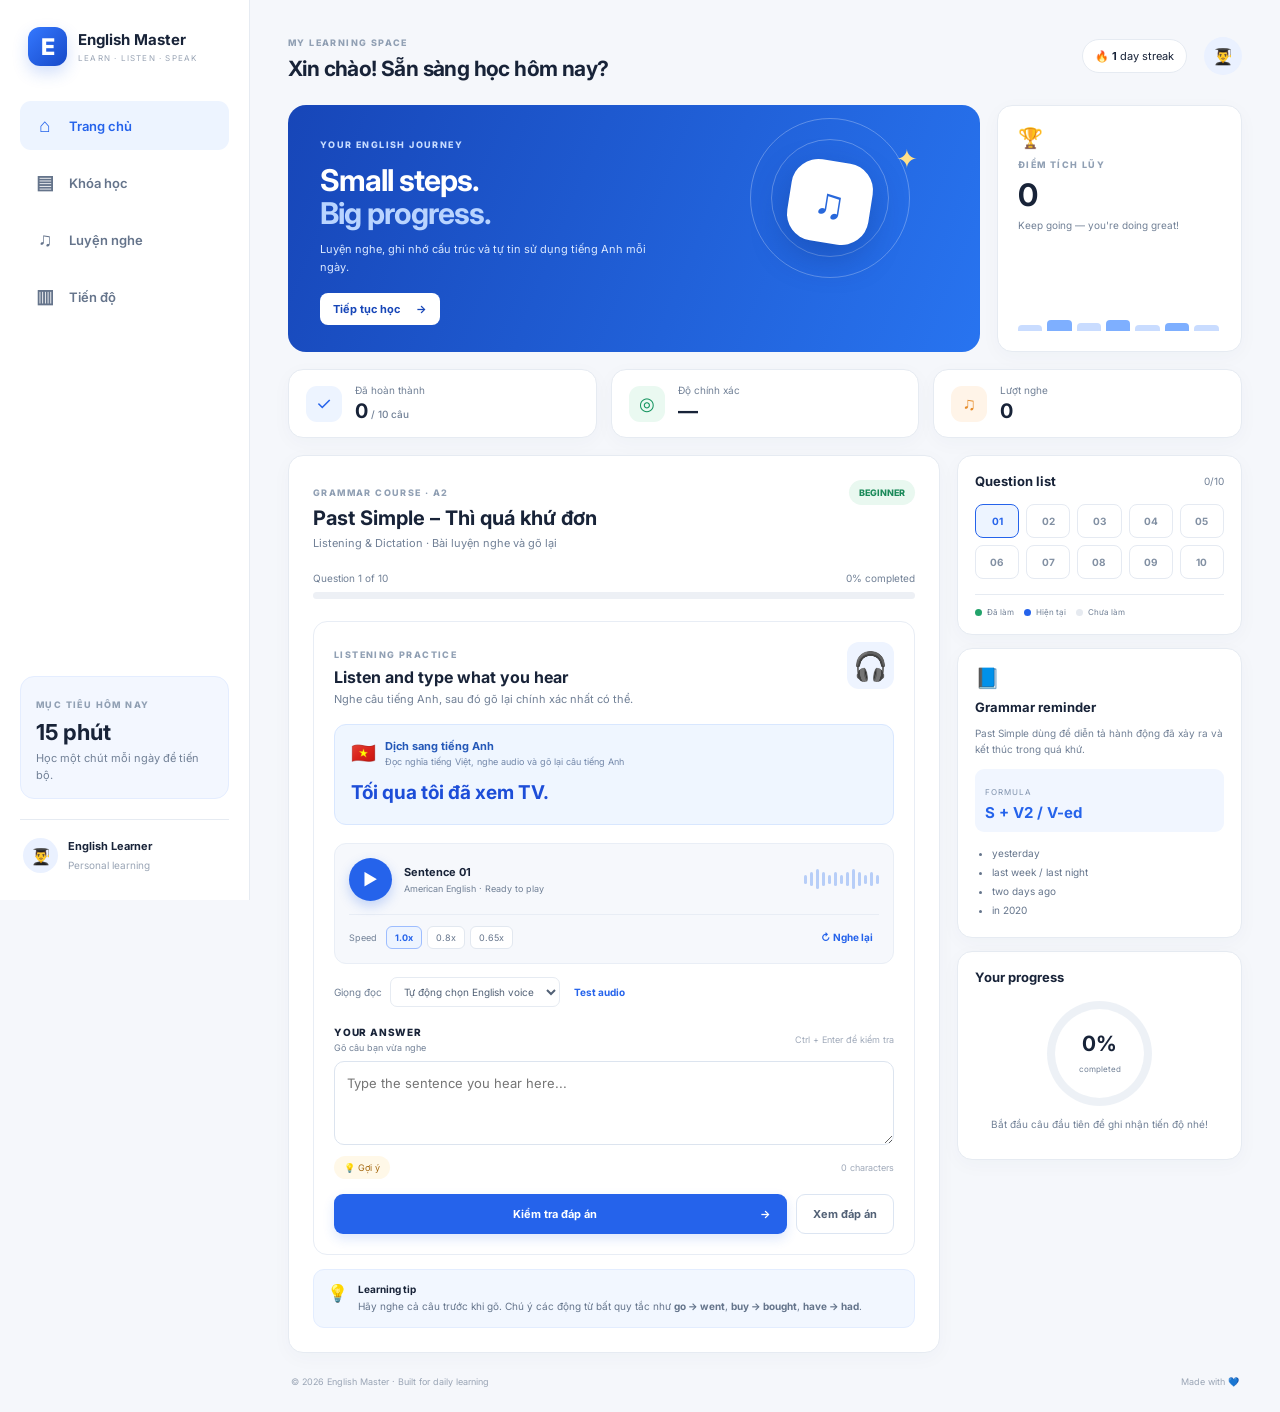
==== index.html @ 2438b80a "Add files via upload" ====
<!DOCTYPE html>
<html lang="vi">
<head>
  <meta charset="UTF-8" />
  <meta name="viewport" content="width=device-width, initial-scale=1.0" />
  <meta name="theme-color" content="#2563eb" />
  <title>English Master | Past Simple Listening</title>
  <link rel="preconnect" href="https://fonts.googleapis.com">
  <link rel="preconnect" href="https://fonts.gstatic.com" crossorigin>
  <link href="https://fonts.googleapis.com/css2?family=Inter:wght@400;500;600;700;800&display=swap" rel="stylesheet">
  <link rel="stylesheet" href="style.css?v=3" />
</head>
<body>
  <div class="app-shell">
    <aside class="sidebar" id="sidebar">
      <div class="brand">
        <div class="brand-mark">E</div>
        <div><strong>English Master</strong><small>LEARN · LISTEN · SPEAK</small></div>
      </div>
      <nav class="nav">
        <a class="nav-item active" href="#home"><span>⌂</span> Trang chủ</a>
        <a class="nav-item" href="#course"><span>▤</span> Khóa học</a>
        <a class="nav-item" href="#listening"><span>♫</span> Luyện nghe</a>
        <a class="nav-item" href="#progress"><span>▥</span> Tiến độ</a>
      </nav>
      <div class="sidebar-bottom">
        <div class="daily-card"><span class="tiny-label">MỤC TIÊU HÔM NAY</span><strong>15 phút</strong><p>Học một chút mỗi ngày để tiến bộ.</p></div>
        <div class="profile"><div class="avatar">👨‍🎓</div><div><strong>English Learner</strong><small>Personal learning</small></div></div>
      </div>
    </aside>

    <main class="main">
      <header class="topbar">
        <button class="icon-btn mobile-menu" id="menuBtn" aria-label="Mở menu">☰</button>
        <div><span class="eyebrow">MY LEARNING SPACE</span><h1>Xin chào! Sẵn sàng học hôm nay?</h1></div>
        <div class="top-actions"><span class="streak">🔥 <b id="streak">1</b> day streak</span><div class="top-avatar">👨‍🎓</div></div>
      </header>

      <section class="welcome-grid" id="home">
        <div class="welcome-card">
          <div class="welcome-copy"><span class="eyebrow light">YOUR ENGLISH JOURNEY</span><h2>Small steps.<br><em>Big progress.</em></h2><p>Luyện nghe, ghi nhớ cấu trúc và tự tin sử dụng tiếng Anh mỗi ngày.</p><a class="white-link" href="#listening">Tiếp tục học <span>→</span></a></div>
          <div class="hero-art" aria-hidden="true"><div class="sound-orbit orbit-one"></div><div class="sound-orbit orbit-two"></div><div class="headphone">♫</div><div class="hero-spark">✦</div></div>
        </div>
        <div class="summary-card"><span class="summary-icon">🏆</span><span class="tiny-label">ĐIỂM TÍCH LŨY</span><strong id="totalPoints">0</strong><small>Keep going — you're doing great!</small><div class="mini-bars"><i></i><i></i><i></i><i></i><i></i><i></i><i></i></div></div>
      </section>

      <section class="stats-grid" id="progress">
        <div class="stat-card"><span class="stat-icon blue">✓</span><div><small>Đã hoàn thành</small><strong><span id="completedCount">0</span><small class="unit"> / 10 câu</small></strong></div></div>
        <div class="stat-card"><span class="stat-icon green">◎</span><div><small>Độ chính xác</small><strong id="accuracy">—</strong></div></div>
        <div class="stat-card"><span class="stat-icon orange">♫</span><div><small>Lượt nghe</small><strong id="listenCount">0</strong></div></div>
      </section>

      <section class="learning-layout" id="listening">
        <div class="lesson-panel">
          <div class="section-heading"><div><span class="eyebrow">GRAMMAR COURSE · A2</span><h2>Past Simple – Thì quá khứ đơn</h2><p>Listening & Dictation · Bài luyện nghe và gõ lại</p></div><span class="level-pill">BEGINNER</span></div>
          <div class="lesson-progress"><div class="progress-meta"><span id="questionCounter">Question 1 of 10</span><span id="progressPercent">0% completed</span></div><div class="progress-track"><div id="progressFill"></div></div></div>

          <div class="exercise-card">
            <div class="exercise-top"><div><span class="eyebrow">LISTENING PRACTICE</span><h3>Listen and type what you hear</h3><p>Nghe câu tiếng Anh, sau đó gõ lại chính xác nhất có thể.</p></div><div class="headphone-icon">🎧</div></div>
            <div class="translation-prompt">
              <div class="translation-heading"><span>🇻🇳</span><div><strong>Dịch sang tiếng Anh</strong><small>Đọc nghĩa tiếng Việt, nghe audio và gõ lại câu tiếng Anh</small></div></div>
              <p id="translationText" aria-live="polite">Tối qua tôi đã xem TV.</p>
            </div>
            <div class="audio-box">
              <div class="audio-main">
                <button class="play-btn" id="playBtn" aria-label="Phát audio">▶</button>
                <div class="audio-info"><strong id="audioTitle">Sentence 01</strong><span id="audioStatus">American English · Ready to play</span></div>
                <div class="audio-wave" id="wave"><i></i><i></i><i></i><i></i><i></i><i></i><i></i><i></i><i></i><i></i><i></i><i></i><i></i></div>
              </div>
              <div class="audio-controls"><div class="speed-group"><span>Speed</span><button class="speed active" data-speed="1">1.0x</button><button class="speed" data-speed="0.8">0.8x</button><button class="speed" data-speed="0.65">0.65x</button></div><button class="replay-btn" id="replayBtn">↻ Nghe lại</button></div>
            </div>
            <div class="voice-row"><label for="voiceSelect">Giọng đọc</label><select id="voiceSelect"><option value="">Tự động chọn English voice</option></select><button class="test-audio" id="testAudio">Test audio</button></div>
            <div class="answer-area"><div class="answer-label"><label for="answerInput">YOUR ANSWER <span>Gõ câu bạn vừa nghe</span></label><span class="keyboard-hint">Ctrl + Enter để kiểm tra</span></div><textarea id="answerInput" rows="3" placeholder="Type the sentence you hear here..." autocomplete="off" spellcheck="false"></textarea><div class="answer-tools"><button class="hint-btn" id="hintBtn">💡 Gợi ý</button><span id="charCount">0 characters</span></div><div class="hint-box hidden" id="hintBox"></div></div>
            <div class="feedback hidden" id="feedback" aria-live="polite"></div>
            <div class="action-row"><button class="primary-btn" id="checkBtn">Kiểm tra đáp án <span>→</span></button><button class="secondary-btn" id="showAnswerBtn">Xem đáp án</button></div>
            <div class="after-check hidden" id="afterCheck"><button class="secondary-btn" id="retryBtn">↻ Làm lại câu này</button><button class="primary-btn" id="nextBtn">Câu tiếp theo <span>→</span></button></div>
          </div>
          <div class="lesson-note"><span>💡</span><div><strong>Learning tip</strong><p>Hãy nghe cả câu trước khi gõ. Chú ý các động từ bất quy tắc như <b>go → went</b>, <b>buy → bought</b>, <b>have → had</b>.</p></div></div>
        </div>

        <aside class="right-panel">
          <div class="side-card"><div class="side-card-title"><h3>Question list</h3><span id="sideDone">0/10</span></div><div class="question-list" id="questionList"></div><div class="legend"><span><i class="legend-dot done"></i> Đã làm</span><span><i class="legend-dot current"></i> Hiện tại</span><span><i class="legend-dot"></i> Chưa làm</span></div></div>
          <div class="side-card grammar-card"><span class="grammar-icon">📘</span><h3>Grammar reminder</h3><p>Past Simple dùng để diễn tả hành động đã xảy ra và kết thúc trong quá khứ.</p><div class="formula"><small>FORMULA</small><strong>S + V2 / V-ed</strong></div><ul><li>yesterday</li><li>last week / last night</li><li>two days ago</li><li>in 2020</li></ul></div>
          <div class="side-card progress-card"><h3>Your progress</h3><div class="circle-progress" id="circleProgress"><div><strong id="circleValue">0%</strong><small>completed</small></div></div><p id="progressMessage">Bắt đầu câu đầu tiên để ghi nhận tiến độ nhé!</p></div>
        </aside>
      </section>
      <footer>© 2026 English Master · Built for daily learning <span>Made with 💙</span></footer>
    </main>
  </div>
  <div class="toast" id="toast" role="status"></div>
  <script src="app.js?v=3"></script>
</body>
</html>
---- style.css ----
*{box-sizing:border-box} :root{--blue:#2563eb;--blue2:#1d4ed8;--ink:#182338;--muted:#718096;--line:#e6ebf2;--bg:#f5f7fb;--green:#16a36a;--red:#dc4545} body{margin:0;background:var(--bg);font-family:Inter,Arial,sans-serif;color:var(--ink)}button,textarea,select{font:inherit}.app-shell{min-height:100vh}.sidebar{width:250px;background:#fff;border-right:1px solid var(--line);position:fixed;inset:0 auto 0 0;padding:27px 20px;display:flex;flex-direction:column;z-index:5}.brand{display:flex;align-items:center;gap:11px;padding:0 8px 35px}.brand-mark{width:39px;height:39px;border-radius:12px;background:linear-gradient(135deg,#3478ff,#1749c8);color:#fff;display:grid;place-items:center;font-weight:800;font-size:23px;box-shadow:0 7px 16px #2563eb35}.brand strong{display:block;font-size:15px}.brand small{display:block;color:#9aa5b5;font-size:8px;letter-spacing:1.2px;margin-top:4px}.nav{display:grid;gap:8px}.nav-item{padding:13px 14px;border-radius:11px;color:#65748b;text-decoration:none;font-size:13px;font-weight:600;display:flex;gap:13px;align-items:center}.nav-item span{font-size:19px;width:22px;text-align:center}.nav-item.active,.nav-item:hover{background:#edf4ff;color:var(--blue)}.sidebar-bottom{margin-top:auto}.daily-card{background:#f3f7ff;border:1px solid #e4edff;border-radius:14px;padding:15px;margin-bottom:20px}.tiny-label,.eyebrow{font-size:9px;letter-spacing:1.4px;font-weight:800;color:#91a0b4}.daily-card strong{display:block;font-size:22px;margin-top:7px}.daily-card p{font-size:11px;color:var(--muted);line-height:1.5;margin:5px 0 0}.profile{border-top:1px solid var(--line);padding:18px 3px 0;display:flex;align-items:center;gap:10px}.avatar,.top-avatar{width:35px;height:35px;border-radius:50%;background:#eaf1ff;display:grid;place-items:center}.profile strong{display:block;font-size:11px}.profile small{color:#9aa5b5;font-size:10px}.main{margin-left:250px;padding:30px 38px 20px;max-width:1700px}.topbar{display:flex;justify-content:space-between;align-items:center;margin-bottom:24px}.topbar h1{font-size:21px;margin:6px 0 0;letter-spacing:-.6px}.top-actions{display:flex;align-items:center;gap:17px}.streak{font-size:11px;background:#fff;border:1px solid var(--line);padding:9px 12px;border-radius:30px}.top-avatar{width:38px;height:38px}.mobile-menu{display:none}.welcome-grid{display:grid;grid-template-columns:minmax(0,1fr) 245px;gap:17px}.welcome-card{background:linear-gradient(112deg,#1746b8,#2874f0);border-radius:18px;padding:27px 32px;color:#fff;min-height:190px;position:relative;overflow:hidden;display:flex}.welcome-copy{position:relative;z-index:1}.eyebrow.light{color:#c7dcff}.welcome-card h2{font-size:30px;line-height:1.1;margin:12px 0 9px;letter-spacing:-1px}.welcome-card h2 em{font-style:normal;color:#b9d4ff}.welcome-card p{font-size:11px;color:#dbe8ff;max-width:340px;line-height:1.6}.white-link{display:inline-flex;gap:16px;align-items:center;color:#1746b8;background:#fff;border-radius:8px;padding:9px 13px;text-decoration:none;font-size:11px;font-weight:700;margin-top:6px}.hero-art{position:absolute;right:9%;top:13px;width:210px;height:165px}.sound-orbit{position:absolute;border:1px solid #ffffff45;border-radius:50%;width:160px;height:160px;right:8px;top:0}.orbit-two{width:118px;height:118px;right:29px;top:21px}.headphone{position:absolute;right:47px;top:43px;width:82px;height:82px;border-radius:27px;background:#fff;color:#2868db;font-size:42px;display:grid;place-items:center;box-shadow:0 14px 35px #0c2e7955;transform:rotate(9deg)}.hero-spark{position:absolute;right:0;top:25px;color:#ffe08a;font-size:26px}.summary-card,.stat-card,.lesson-panel,.side-card{background:#fff;border:1px solid var(--line);border-radius:15px;box-shadow:0 5px 20px #23395b08}.summary-card{padding:20px;position:relative;display:flex;flex-direction:column}.summary-icon{font-size:20px;margin-bottom:9px}.summary-card strong{font-size:31px;margin:6px 0}.summary-card small{font-size:10px;color:var(--muted)}.mini-bars{display:flex;align-items:end;gap:5px;height:22px;margin-top:auto;padding-top:8px}.mini-bars i{display:block;background:#c9dcff;width:12%;border-radius:4px 4px 0 0;height:45%}.mini-bars i:nth-child(2n){height:80%;background:#7eafff}.mini-bars i:nth-child(3n){height:60%}.stats-grid{display:grid;grid-template-columns:repeat(3,1fr);gap:14px;margin:17px 0}.stat-card{display:flex;align-items:center;gap:13px;padding:14px 17px}.stat-icon{width:36px;height:36px;border-radius:11px;display:grid;place-items:center;font-size:18px}.stat-icon.blue{background:#edf4ff;color:#2563eb}.stat-icon.green{background:#eaf9f1;color:#15945f}.stat-icon.orange{background:#fff4e8;color:#e58a27}.stat-card small{display:block;font-size:10px;color:var(--muted)}.stat-card strong{display:block;font-size:20px;margin-top:3px}.stat-card .unit{display:inline;font-size:10px;font-weight:500}.learning-layout{display:grid;grid-template-columns:minmax(0,1fr) 285px;gap:17px;align-items:start}.lesson-panel{padding:24px}.section-heading{display:flex;justify-content:space-between;align-items:start}.section-heading h2{font-size:20px;margin:6px 0}.section-heading p{font-size:11px;color:var(--muted);margin:0}.level-pill{font-size:9px;font-weight:800;color:#1b8a5a;background:#e9f8f0;border-radius:20px;padding:7px 10px}.lesson-progress{margin:22px 0}.progress-meta{display:flex;justify-content:space-between;font-size:10px;color:var(--muted);margin-bottom:8px}.progress-track{height:7px;background:#edf0f5;border-radius:10px;overflow:hidden}.progress-track div{height:100%;width:0;background:linear-gradient(90deg,#2563eb,#60a5fa);border-radius:10px;transition:width .25s}.exercise-card{border:1px solid #e8edf5;border-radius:14px;padding:20px}.exercise-top{display:flex;justify-content:space-between}.exercise-top h3{font-size:16px;margin:5px 0}.exercise-top p{font-size:11px;color:var(--muted);margin:0}.headphone-icon{font-size:28px;background:#eef4ff;border-radius:12px;width:47px;height:47px;display:grid;place-items:center}.audio-box{background:#f6f8fc;border:1px solid #e9eef6;border-radius:12px;padding:14px;margin:18px 0 12px}.audio-main{display:flex;align-items:center;gap:12px}.play-btn{border:0;background:var(--blue);color:#fff;border-radius:50%;width:43px;height:43px;cursor:pointer;font-size:16px;box-shadow:0 5px 12px #2563eb40}.audio-info{display:flex;flex-direction:column;gap:4px;min-width:135px}.audio-info strong{font-size:11px}.audio-info span{font-size:9px;color:var(--muted)}.audio-wave{display:flex;align-items:center;gap:3px;height:30px;margin-left:auto}.audio-wave i{width:3px;border-radius:3px;background:#b7cef8;height:9px}.audio-wave i:nth-child(3n){height:20px}.audio-wave i:nth-child(2n){height:14px}.audio-wave.playing i{animation:wave .65s ease-in-out infinite alternate}.audio-wave.playing i:nth-child(2n){animation-delay:.2s}.audio-wave.playing i:nth-child(3n){animation-delay:.4s}@keyframes wave{to{height:26px;background:#2563eb}}.audio-controls{border-top:1px solid #e8edf5;margin-top:13px;padding-top:11px;display:flex;justify-content:space-between;align-items:center}.speed-group{display:flex;align-items:center;gap:5px}.speed-group span{font-size:9px;color:var(--muted);margin-right:4px}.speed{border:1px solid #e2e8f0;background:#fff;border-radius:6px;padding:5px 8px;font-size:9px;color:#64748b;cursor:pointer}.speed.active{color:var(--blue);border-color:#9dbdff;background:#edf4ff;font-weight:700}.replay-btn,.test-audio{border:0;background:transparent;color:var(--blue);font-size:10px;font-weight:700;cursor:pointer}.voice-row{display:flex;align-items:center;gap:8px;margin:13px 0 19px}.voice-row label{font-size:10px;color:var(--muted)}.voice-row select{border:1px solid var(--line);border-radius:7px;padding:7px 9px;font-size:10px;color:#526176;background:white;max-width:220px}.answer-label{display:flex;justify-content:space-between;align-items:center;margin-bottom:8px}.answer-label label{font-size:10px;font-weight:800;letter-spacing:.8px}.answer-label label span{display:block;font-weight:400;letter-spacing:0;color:var(--muted);font-size:9px;margin-top:4px}.keyboard-hint{font-size:9px;color:#a0aaba}textarea{width:100%;resize:vertical;min-height:78px;border:1px solid #dce4ef;border-radius:10px;padding:12px;font-size:13px;line-height:1.5;color:var(--ink);outline:none}textarea:focus{border-color:#7ba7ff;box-shadow:0 0 0 3px #2563eb13}.answer-tools{display:flex;justify-content:space-between;align-items:center;margin-top:7px}.hint-btn{border:0;background:#fff8e8;color:#a66b13;border-radius:20px;padding:6px 10px;font-size:9px;cursor:pointer}.answer-tools span{font-size:9px;color:#a0aaba}.hint-box{background:#fff8e8;border:1px solid #f6e7c6;padding:10px;border-radius:8px;font-size:10px;color:#8d641e;margin-top:9px}.hidden{display:none!important}.action-row,.after-check{display:flex;gap:9px;margin-top:15px}.primary-btn,.secondary-btn{border-radius:9px;padding:12px 16px;font-size:11px;font-weight:700;cursor:pointer}.primary-btn{border:0;background:var(--blue);color:white;box-shadow:0 5px 12px #2563eb28;flex:1}.primary-btn:hover{background:var(--blue2)}.primary-btn span{float:right}.secondary-btn{border:1px solid #dce5f2;background:#fff;color:#526176}.feedback{margin-top:15px;padding:13px;border-radius:10px;font-size:11px;line-height:1.6}.feedback.success{background:#ecf9f1;border:1px solid #c9efd9;color:#176c45}.feedback.error{background:#fff1f1;border:1px solid #ffd5d5;color:#9b3434}.feedback h4{margin:0 0 5px;font-size:13px}.feedback p{margin:5px 0}.word-diff{display:flex;flex-wrap:wrap;gap:5px;margin:10px 0}.word{padding:5px 7px;border-radius:6px;background:#e8f7ef;color:#167448;font-weight:700}.word.wrong{background:#ffe4e4;color:#b83232;text-decoration:underline wavy}.word.missing{background:#fff0d8;color:#9a6417;border:1px dashed #e9b95e}.feedback .explain{border-top:1px solid #ffffffaa;padding-top:8px;margin-top:8px}.after-check{justify-content:space-between}.after-check .primary-btn{flex:1}.lesson-note{display:flex;gap:10px;background:#f2f7ff;border:1px solid #e3edff;border-radius:11px;padding:13px;margin-top:14px;font-size:10px}.lesson-note>span{font-size:17px}.lesson-note strong{font-size:10px}.lesson-note p{color:#64748b;line-height:1.5;margin:4px 0 0}.right-panel{display:grid;gap:13px}.side-card{padding:17px}.side-card-title{display:flex;justify-content:space-between;align-items:center}.side-card h3{font-size:13px;margin:0}.side-card-title span{font-size:10px;color:var(--muted)}.question-list{display:grid;grid-template-columns:repeat(5,1fr);gap:7px;margin:15px 0}.q-number{border:1px solid #e5eaf2;background:#fff;border-radius:8px;height:34px;color:#8290a3;font-size:10px;font-weight:700;cursor:pointer}.q-number.current{border:1px solid var(--blue);background:#edf4ff;color:var(--blue)}.q-number.done{background:#eaf8f0;border-color:#c7ead5;color:#18804f}.legend{display:flex;gap:10px;flex-wrap:wrap;border-top:1px solid var(--line);padding-top:12px}.legend span{font-size:8px;color:var(--muted);display:flex;align-items:center;gap:5px}.legend-dot{width:7px;height:7px;border-radius:50%;background:#e6eaf0}.legend-dot.done{background:#23a36b}.legend-dot.current{background:#2563eb}.grammar-card{position:relative}.grammar-icon{display:block;font-size:20px;margin-bottom:9px}.grammar-card p,.progress-card p{font-size:10px;line-height:1.6;color:var(--muted)}.formula{background:#f1f6ff;border-radius:9px;padding:10px;margin:12px 0}.formula small{font-size:8px;color:#8193ad;letter-spacing:1px}.formula strong{display:block;color:var(--blue);font-size:15px;margin-top:4px}.grammar-card ul{padding-left:17px;margin:9px 0 0;color:#64748b;font-size:10px;line-height:1.9}.circle-progress{width:105px;height:105px;border-radius:50%;margin:16px auto 10px;background:conic-gradient(var(--blue) 0deg,#edf1f6 0deg);display:grid;place-items:center;position:relative}.circle-progress:before{content:"";position:absolute;inset:8px;border-radius:50%;background:white}.circle-progress div{position:relative;text-align:center}.circle-progress strong{display:block;font-size:21px}.circle-progress small{font-size:8px;color:var(--muted)}.progress-card p{text-align:center}footer{display:flex;justify-content:space-between;color:#9aa5b5;font-size:9px;padding:23px 3px 5px}.toast{position:fixed;bottom:22px;left:50%;transform:translate(-50%,20px);background:#1c2b43;color:#fff;padding:10px 15px;border-radius:9px;font-size:11px;opacity:0;pointer-events:none;transition:.25s;z-index:10}.toast.show{opacity:1;transform:translate(-50%,0)}@media(max-width:1100px){.main{padding:25px 22px}.learning-layout{grid-template-columns:minmax(0,1fr) 250px}.welcome-grid{grid-template-columns:minmax(0,1fr) 210px}.hero-art{right:1%}}@media(max-width:850px){.sidebar{transform:translateX(-100%);transition:.25s}.sidebar.open{transform:translateX(0);box-shadow:15px 0 35px #172b4d25}.main{margin-left:0;padding:20px 15px}.mobile-menu{display:block}.topbar{gap:12px}.topbar h1{font-size:16px}.top-actions{margin-left:auto}.learning-layout{grid-template-columns:1fr}.right-panel{grid-template-columns:repeat(2,minmax(0,1fr))}.progress-card{grid-column:span 2}.welcome-grid{grid-template-columns:1fr 190px}.hero-art{opacity:.6}}@media(max-width:560px){.welcome-grid{grid-template-columns:1fr}.summary-card{min-height:130px}.welcome-card{min-height:190px;padding:23px}.hero-art{right:-12px;opacity:.35}.stats-grid{gap:7px}.stat-card{padding:11px 8px;gap:7px}.stat-icon{width:29px;height:29px}.stat-card small{font-size:8px}.stat-card strong{font-size:16px}.lesson-panel{padding:15px}.section-heading h2{font-size:17px}.exercise-card{padding:13px}.audio-wave{display:none}.voice-row{flex-wrap:wrap}.voice-row select{flex:1}.right-panel{grid-template-columns:1fr}.progress-card{grid-column:auto}.top-actions .streak{font-size:9px;padding:8px}.top-avatar{display:none}.keyboard-hint{display:none}.action-row{flex-direction:column}.after-check{flex-direction:column}.speed-group{gap:3px}.speed{padding:5px 6px}.audio-info{min-width:0}footer{gap:10px;line-height:1.5}}

.translation-prompt{background:#eff6ff;border:1px solid #d8e7ff;border-radius:12px;padding:14px 16px;margin:18px 0 12px}
.translation-heading{display:flex;align-items:center;gap:9px}
.translation-heading>span{font-size:20px}
.translation-heading strong{display:block;font-size:11px;color:#2458b8}
.translation-heading small{display:block;font-size:9px;color:#7186a8;margin-top:3px}
.translation-prompt p{font-size:19px;line-height:1.5;font-weight:700;color:#1d4ed8;margin:12px 0 2px}
@media(max-width:560px){.translation-prompt p{font-size:16px}}
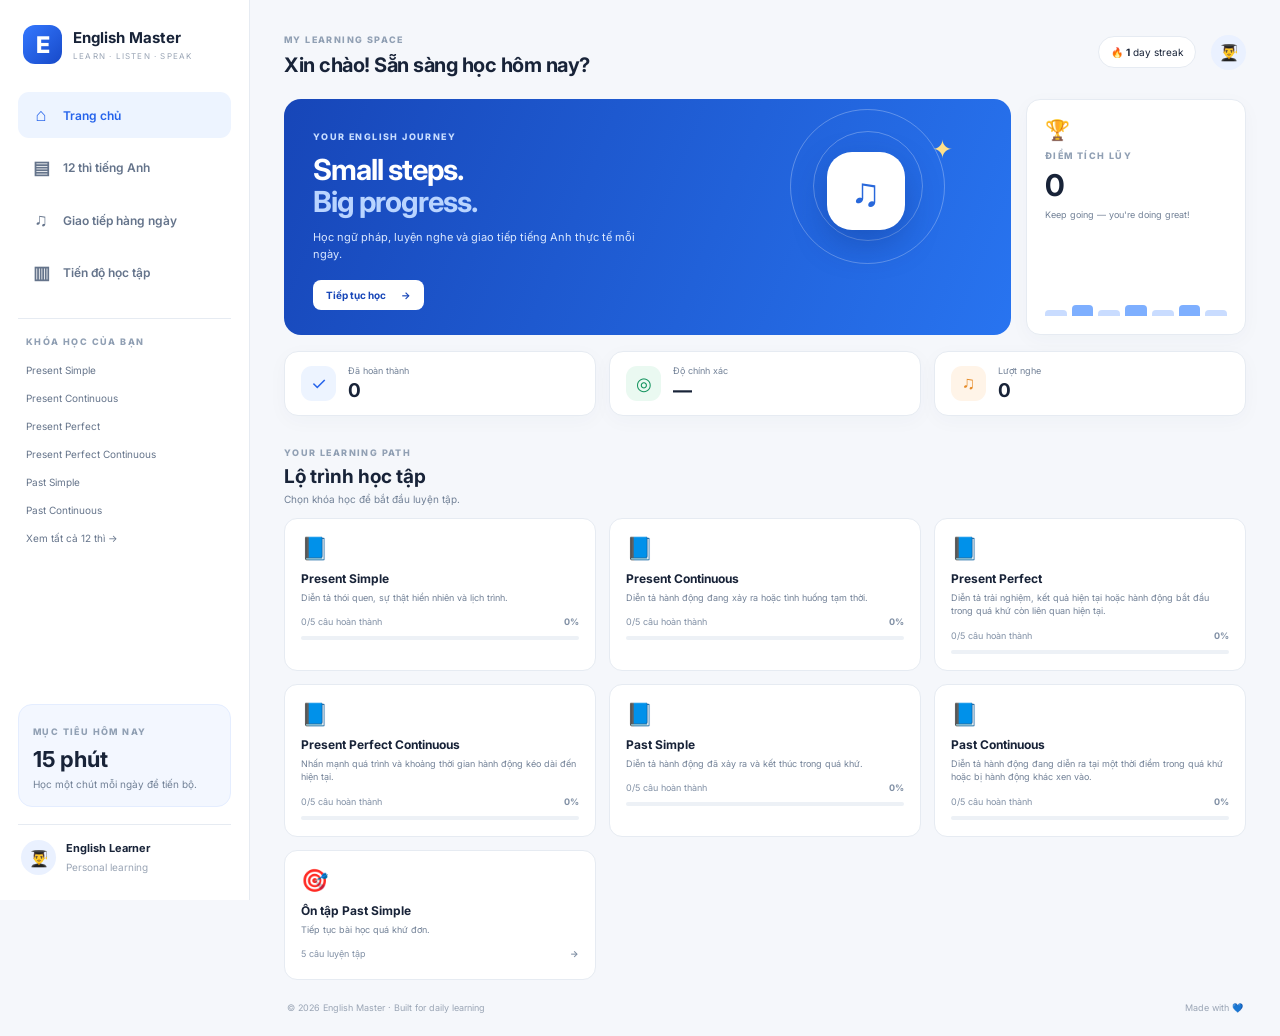
==== commit e030d027: "Add files via upload" ====
--- a/index.html
+++ b/index.html
@@ -1,93 +1,27 @@
 <!DOCTYPE html>
-<html lang="vi">
-<head>
-  <meta charset="UTF-8" />
-  <meta name="viewport" content="width=device-width, initial-scale=1.0" />
-  <meta name="theme-color" content="#2563eb" />
-  <title>English Master | Past Simple Listening</title>
-  <link rel="preconnect" href="https://fonts.googleapis.com">
-  <link rel="preconnect" href="https://fonts.gstatic.com" crossorigin>
-  <link href="https://fonts.googleapis.com/css2?family=Inter:wght@400;500;600;700;800&display=swap" rel="stylesheet">
-  <link rel="stylesheet" href="style.css?v=3" />
-</head>
-<body>
-  <div class="app-shell">
-    <aside class="sidebar" id="sidebar">
-      <div class="brand">
-        <div class="brand-mark">E</div>
-        <div><strong>English Master</strong><small>LEARN · LISTEN · SPEAK</small></div>
-      </div>
-      <nav class="nav">
-        <a class="nav-item active" href="#home"><span>⌂</span> Trang chủ</a>
-        <a class="nav-item" href="#course"><span>▤</span> Khóa học</a>
-        <a class="nav-item" href="#listening"><span>♫</span> Luyện nghe</a>
-        <a class="nav-item" href="#progress"><span>▥</span> Tiến độ</a>
-      </nav>
-      <div class="sidebar-bottom">
-        <div class="daily-card"><span class="tiny-label">MỤC TIÊU HÔM NAY</span><strong>15 phút</strong><p>Học một chút mỗi ngày để tiến bộ.</p></div>
-        <div class="profile"><div class="avatar">👨‍🎓</div><div><strong>English Learner</strong><small>Personal learning</small></div></div>
-      </div>
-    </aside>
-
-    <main class="main">
-      <header class="topbar">
-        <button class="icon-btn mobile-menu" id="menuBtn" aria-label="Mở menu">☰</button>
-        <div><span class="eyebrow">MY LEARNING SPACE</span><h1>Xin chào! Sẵn sàng học hôm nay?</h1></div>
-        <div class="top-actions"><span class="streak">🔥 <b id="streak">1</b> day streak</span><div class="top-avatar">👨‍🎓</div></div>
-      </header>
-
-      <section class="welcome-grid" id="home">
-        <div class="welcome-card">
-          <div class="welcome-copy"><span class="eyebrow light">YOUR ENGLISH JOURNEY</span><h2>Small steps.<br><em>Big progress.</em></h2><p>Luyện nghe, ghi nhớ cấu trúc và tự tin sử dụng tiếng Anh mỗi ngày.</p><a class="white-link" href="#listening">Tiếp tục học <span>→</span></a></div>
-          <div class="hero-art" aria-hidden="true"><div class="sound-orbit orbit-one"></div><div class="sound-orbit orbit-two"></div><div class="headphone">♫</div><div class="hero-spark">✦</div></div>
-        </div>
-        <div class="summary-card"><span class="summary-icon">🏆</span><span class="tiny-label">ĐIỂM TÍCH LŨY</span><strong id="totalPoints">0</strong><small>Keep going — you're doing great!</small><div class="mini-bars"><i></i><i></i><i></i><i></i><i></i><i></i><i></i></div></div>
-      </section>
-
-      <section class="stats-grid" id="progress">
-        <div class="stat-card"><span class="stat-icon blue">✓</span><div><small>Đã hoàn thành</small><strong><span id="completedCount">0</span><small class="unit"> / 10 câu</small></strong></div></div>
-        <div class="stat-card"><span class="stat-icon green">◎</span><div><small>Độ chính xác</small><strong id="accuracy">—</strong></div></div>
-        <div class="stat-card"><span class="stat-icon orange">♫</span><div><small>Lượt nghe</small><strong id="listenCount">0</strong></div></div>
-      </section>
-
-      <section class="learning-layout" id="listening">
-        <div class="lesson-panel">
-          <div class="section-heading"><div><span class="eyebrow">GRAMMAR COURSE · A2</span><h2>Past Simple – Thì quá khứ đơn</h2><p>Listening & Dictation · Bài luyện nghe và gõ lại</p></div><span class="level-pill">BEGINNER</span></div>
-          <div class="lesson-progress"><div class="progress-meta"><span id="questionCounter">Question 1 of 10</span><span id="progressPercent">0% completed</span></div><div class="progress-track"><div id="progressFill"></div></div></div>
-
-          <div class="exercise-card">
-            <div class="exercise-top"><div><span class="eyebrow">LISTENING PRACTICE</span><h3>Listen and type what you hear</h3><p>Nghe câu tiếng Anh, sau đó gõ lại chính xác nhất có thể.</p></div><div class="headphone-icon">🎧</div></div>
-            <div class="translation-prompt">
-              <div class="translation-heading"><span>🇻🇳</span><div><strong>Dịch sang tiếng Anh</strong><small>Đọc nghĩa tiếng Việt, nghe audio và gõ lại câu tiếng Anh</small></div></div>
-              <p id="translationText" aria-live="polite">Tối qua tôi đã xem TV.</p>
-            </div>
-            <div class="audio-box">
-              <div class="audio-main">
-                <button class="play-btn" id="playBtn" aria-label="Phát audio">▶</button>
-                <div class="audio-info"><strong id="audioTitle">Sentence 01</strong><span id="audioStatus">American English · Ready to play</span></div>
-                <div class="audio-wave" id="wave"><i></i><i></i><i></i><i></i><i></i><i></i><i></i><i></i><i></i><i></i><i></i><i></i><i></i></div>
-              </div>
-              <div class="audio-controls"><div class="speed-group"><span>Speed</span><button class="speed active" data-speed="1">1.0x</button><button class="speed" data-speed="0.8">0.8x</button><button class="speed" data-speed="0.65">0.65x</button></div><button class="replay-btn" id="replayBtn">↻ Nghe lại</button></div>
-            </div>
-            <div class="voice-row"><label for="voiceSelect">Giọng đọc</label><select id="voiceSelect"><option value="">Tự động chọn English voice</option></select><button class="test-audio" id="testAudio">Test audio</button></div>
-            <div class="answer-area"><div class="answer-label"><label for="answerInput">YOUR ANSWER <span>Gõ câu bạn vừa nghe</span></label><span class="keyboard-hint">Ctrl + Enter để kiểm tra</span></div><textarea id="answerInput" rows="3" placeholder="Type the sentence you hear here..." autocomplete="off" spellcheck="false"></textarea><div class="answer-tools"><button class="hint-btn" id="hintBtn">💡 Gợi ý</button><span id="charCount">0 characters</span></div><div class="hint-box hidden" id="hintBox"></div></div>
-            <div class="feedback hidden" id="feedback" aria-live="polite"></div>
-            <div class="action-row"><button class="primary-btn" id="checkBtn">Kiểm tra đáp án <span>→</span></button><button class="secondary-btn" id="showAnswerBtn">Xem đáp án</button></div>
-            <div class="after-check hidden" id="afterCheck"><button class="secondary-btn" id="retryBtn">↻ Làm lại câu này</button><button class="primary-btn" id="nextBtn">Câu tiếp theo <span>→</span></button></div>
-          </div>
-          <div class="lesson-note"><span>💡</span><div><strong>Learning tip</strong><p>Hãy nghe cả câu trước khi gõ. Chú ý các động từ bất quy tắc như <b>go → went</b>, <b>buy → bought</b>, <b>have → had</b>.</p></div></div>
-        </div>
-
-        <aside class="right-panel">
-          <div class="side-card"><div class="side-card-title"><h3>Question list</h3><span id="sideDone">0/10</span></div><div class="question-list" id="questionList"></div><div class="legend"><span><i class="legend-dot done"></i> Đã làm</span><span><i class="legend-dot current"></i> Hiện tại</span><span><i class="legend-dot"></i> Chưa làm</span></div></div>
-          <div class="side-card grammar-card"><span class="grammar-icon">📘</span><h3>Grammar reminder</h3><p>Past Simple dùng để diễn tả hành động đã xảy ra và kết thúc trong quá khứ.</p><div class="formula"><small>FORMULA</small><strong>S + V2 / V-ed</strong></div><ul><li>yesterday</li><li>last week / last night</li><li>two days ago</li><li>in 2020</li></ul></div>
-          <div class="side-card progress-card"><h3>Your progress</h3><div class="circle-progress" id="circleProgress"><div><strong id="circleValue">0%</strong><small>completed</small></div></div><p id="progressMessage">Bắt đầu câu đầu tiên để ghi nhận tiến độ nhé!</p></div>
-        </aside>
-      </section>
-      <footer>© 2026 English Master · Built for daily learning <span>Made with 💙</span></footer>
-    </main>
-  </div>
-  <div class="toast" id="toast" role="status"></div>
-  <script src="app.js?v=3"></script>
-</body>
-</html>
+<html lang="vi"><head><meta charset="UTF-8"><meta name="viewport" content="width=device-width, initial-scale=1.0"><meta name="theme-color" content="#2563eb"><title>English Master – Full Course</title><link rel="preconnect" href="https://fonts.googleapis.com"><link rel="preconnect" href="https://fonts.gstatic.com" crossorigin><link href="https://fonts.googleapis.com/css2?family=Inter:wght@400;500;600;700;800&display=swap" rel="stylesheet"><link rel="stylesheet" href="style.css?v=4"></head>
+<body><div class="app-shell">
+<aside class="sidebar" id="sidebar"><div class="brand"><div class="brand-mark">E</div><div><strong>English Master</strong><small>LEARN · LISTEN · SPEAK</small></div></div>
+<nav class="nav"><button class="nav-item active" data-view="home"><span>⌂</span> Trang chủ</button><button class="nav-item" data-view="grammar"><span>▤</span> 12 thì tiếng Anh</button><button class="nav-item" data-view="conversation"><span>♫</span> Giao tiếp hàng ngày</button><button class="nav-item" data-view="progress"><span>▥</span> Tiến độ học tập</button></nav>
+<div class="sidebar-course"><div class="tiny-label">KHÓA HỌC CỦA BẠN</div><div id="sidebarCourses"></div></div>
+<div class="sidebar-bottom"><div class="daily-card"><span class="tiny-label">MỤC TIÊU HÔM NAY</span><strong>15 phút</strong><p>Học một chút mỗi ngày để tiến bộ.</p></div><div class="profile"><div class="avatar">👨‍🎓</div><div><strong>English Learner</strong><small>Personal learning</small></div></div></div></aside>
+<main class="main"><header class="topbar"><button class="icon-btn mobile-menu" id="menuBtn">☰</button><div><span class="eyebrow">MY LEARNING SPACE</span><h1 id="pageTitle">Xin chào! Sẵn sàng học hôm nay?</h1></div><div class="top-actions"><span class="streak">🔥 <b id="streak">1</b> day streak</span><div class="top-avatar">👨‍🎓</div></div></header>
+<section id="homeView">
+<div class="welcome-grid"><div class="welcome-card"><div class="welcome-copy"><span class="eyebrow light">YOUR ENGLISH JOURNEY</span><h2>Small steps.<br><em>Big progress.</em></h2><p>Học ngữ pháp, luyện nghe và giao tiếp tiếng Anh thực tế mỗi ngày.</p><button class="white-link" id="continueBtn">Tiếp tục học <span>→</span></button></div><div class="hero-art"><div class="sound-orbit"></div><div class="sound-orbit orbit-two"></div><div class="headphone">♫</div><div class="hero-spark">✦</div></div></div>
+<div class="summary-card"><span class="summary-icon">🏆</span><span class="tiny-label">ĐIỂM TÍCH LŨY</span><strong id="totalPoints">0</strong><small>Keep going — you're doing great!</small><div class="mini-bars"><i></i><i></i><i></i><i></i><i></i><i></i><i></i></div></div></div>
+<div class="stats-grid"><div class="stat-card"><span class="stat-icon blue">✓</span><div><small>Đã hoàn thành</small><strong id="completedCount">0</strong></div></div><div class="stat-card"><span class="stat-icon green">◎</span><div><small>Độ chính xác</small><strong id="accuracy">—</strong></div></div><div class="stat-card"><span class="stat-icon orange">♫</span><div><small>Lượt nghe</small><strong id="listenCount">0</strong></div></div></div>
+<div class="section-title"><div><span class="eyebrow">YOUR LEARNING PATH</span><h2>Lộ trình học tập</h2><p>Chọn khóa học để bắt đầu luyện tập.</p></div></div>
+<div class="course-grid" id="homeCourses"></div>
+</section>
+<section id="catalogView" class="hidden"><div class="section-title"><div><span class="eyebrow">COURSE LIBRARY</span><h2 id="catalogTitle">Khóa học</h2><p id="catalogSubtitle">Chọn bài học để bắt đầu.</p></div></div><div class="catalog-grid" id="catalogGrid"></div></section>
+<section id="lessonView" class="hidden"><div class="lesson-layout"><div class="lesson-panel"><div class="section-heading"><div><span class="eyebrow" id="lessonEyebrow">GRAMMAR COURSE · A2</span><h2 id="lessonTitle">Past Simple – Thì quá khứ đơn</h2><p id="lessonSubtitle">Listening & Dictation · Bài luyện nghe và gõ lại</p></div><span class="level-pill" id="lessonLevel">BEGINNER</span></div>
+<div class="lesson-progress"><div class="progress-meta"><span id="questionCounter">Question 1 of 5</span><span id="progressPercent">0% completed</span></div><div class="progress-track"><div id="progressFill"></div></div></div>
+<div class="exercise-card"><div class="exercise-top"><div><span class="eyebrow">LISTENING PRACTICE</span><h3>Listen and type what you hear</h3><p>Đọc nghĩa tiếng Việt, nghe câu tiếng Anh và gõ lại.</p></div><div class="headphone-icon">🎧</div></div>
+<div class="translation-prompt"><div class="translation-heading"><span>🇻🇳</span><div><strong>Dịch sang tiếng Anh</strong><small>Đọc nghĩa tiếng Việt, nghe audio và gõ lại câu tiếng Anh</small></div></div><p id="translationText" aria-live="polite"></p></div>
+<div class="audio-box"><div class="audio-main"><button class="play-btn" id="playBtn">▶</button><div class="audio-info"><strong id="audioTitle">Sentence 01</strong><span id="audioStatus">English voice · Ready to play</span></div><div class="audio-wave" id="wave"><i></i><i></i><i></i><i></i><i></i><i></i><i></i><i></i><i></i><i></i><i></i></div></div><div class="audio-controls"><div class="speed-group"><span>Speed</span><button class="speed active" data-speed="1">1.0x</button><button class="speed" data-speed="0.8">0.8x</button><button class="speed" data-speed="0.65">0.65x</button></div><button class="replay-btn" id="replayBtn">↻ Nghe lại</button></div></div>
+<div class="voice-row"><label for="voiceSelect">Giọng đọc</label><select id="voiceSelect"><option value="">Tự động chọn English voice</option></select><button class="test-audio" id="testAudio">Test audio</button></div>
+<div class="answer-area"><div class="answer-label"><label for="answerInput">YOUR ANSWER <span>Gõ câu tiếng Anh bạn nghe được</span></label><span class="keyboard-hint">Ctrl + Enter để kiểm tra</span></div><textarea id="answerInput" rows="3" placeholder="Type the sentence you hear here..." spellcheck="false"></textarea><div class="answer-tools"><button class="hint-btn" id="hintBtn">💡 Gợi ý</button><span id="charCount">0 characters</span></div><div class="hint-box hidden" id="hintBox"></div></div>
+<div class="feedback hidden" id="feedback" aria-live="polite"></div><div class="action-row"><button class="primary-btn" id="checkBtn">Kiểm tra đáp án <span>→</span></button><button class="secondary-btn" id="showAnswerBtn">Xem đáp án</button></div><div class="after-check hidden" id="afterCheck"><button class="secondary-btn" id="retryBtn">↻ Làm lại câu này</button><button class="primary-btn" id="nextBtn">Câu tiếp theo <span>→</span></button></div></div>
+<div class="side-stack"><div class="side-card"><div class="side-card-title"><h3>Question list</h3><span id="sideDone">0/5</span></div><div class="question-list" id="questionList"></div><div class="legend"><span><i class="legend-dot done"></i> Đã làm</span><span><i class="legend-dot current"></i> Hiện tại</span><span><i class="legend-dot"></i> Chưa làm</span></div></div><div class="side-card grammar-card"><span class="grammar-icon">📘</span><h3>Grammar reminder</h3><p id="grammarNote">Ôn lại cấu trúc ngữ pháp của bài học.</p><div class="formula"><small>KEY STRUCTURE</small><strong id="grammarFormula">S + V2 / V-ed</strong></div><ul id="grammarExamples"></ul></div><div class="side-card progress-card"><h3>Your progress</h3><div class="circle-progress" id="circleProgress"><div><strong id="circleValue">0%</strong><small>completed</small></div></div><p id="progressMessage">Bắt đầu câu đầu tiên nhé!</p></div></div></div></section>
+<section id="progressView" class="hidden"><div class="section-title"><div><span class="eyebrow">LEARNING ANALYTICS</span><h2>Tiến độ học tập</h2><p>Kết quả được lưu trên trình duyệt hiện tại.</p></div></div><div class="stats-grid"><div class="stat-card"><span class="stat-icon blue">✓</span><div><small>Câu đã hoàn thành</small><strong id="progressCompleted">0</strong></div></div><div class="stat-card"><span class="stat-icon green">◎</span><div><small>Độ chính xác trung bình</small><strong id="progressAccuracy">—</strong></div></div><div class="stat-card"><span class="stat-icon orange">★</span><div><small>Tổng điểm</small><strong id="progressPoints">0</strong></div></div></div><div class="side-card progress-table-card"><h3>Kết quả theo khóa học</h3><div id="courseProgressRows"></div></div></section>
+<footer>© 2026 English Master · Built for daily learning <span>Made with 💙</span></footer></main></div><div class="toast" id="toast"></div><script src="app.js?v=4"></script></body></html>
--- a/style.css
+++ b/style.css
@@ -1,9 +1 @@
-*{box-sizing:border-box} :root{--blue:#2563eb;--blue2:#1d4ed8;--ink:#182338;--muted:#718096;--line:#e6ebf2;--bg:#f5f7fb;--green:#16a36a;--red:#dc4545} body{margin:0;background:var(--bg);font-family:Inter,Arial,sans-serif;color:var(--ink)}button,textarea,select{font:inherit}.app-shell{min-height:100vh}.sidebar{width:250px;background:#fff;border-right:1px solid var(--line);position:fixed;inset:0 auto 0 0;padding:27px 20px;display:flex;flex-direction:column;z-index:5}.brand{display:flex;align-items:center;gap:11px;padding:0 8px 35px}.brand-mark{width:39px;height:39px;border-radius:12px;background:linear-gradient(135deg,#3478ff,#1749c8);color:#fff;display:grid;place-items:center;font-weight:800;font-size:23px;box-shadow:0 7px 16px #2563eb35}.brand strong{display:block;font-size:15px}.brand small{display:block;color:#9aa5b5;font-size:8px;letter-spacing:1.2px;margin-top:4px}.nav{display:grid;gap:8px}.nav-item{padding:13px 14px;border-radius:11px;color:#65748b;text-decoration:none;font-size:13px;font-weight:600;display:flex;gap:13px;align-items:center}.nav-item span{font-size:19px;width:22px;text-align:center}.nav-item.active,.nav-item:hover{background:#edf4ff;color:var(--blue)}.sidebar-bottom{margin-top:auto}.daily-card{background:#f3f7ff;border:1px solid #e4edff;border-radius:14px;padding:15px;margin-bottom:20px}.tiny-label,.eyebrow{font-size:9px;letter-spacing:1.4px;font-weight:800;color:#91a0b4}.daily-card strong{display:block;font-size:22px;margin-top:7px}.daily-card p{font-size:11px;color:var(--muted);line-height:1.5;margin:5px 0 0}.profile{border-top:1px solid var(--line);padding:18px 3px 0;display:flex;align-items:center;gap:10px}.avatar,.top-avatar{width:35px;height:35px;border-radius:50%;background:#eaf1ff;display:grid;place-items:center}.profile strong{display:block;font-size:11px}.profile small{color:#9aa5b5;font-size:10px}.main{margin-left:250px;padding:30px 38px 20px;max-width:1700px}.topbar{display:flex;justify-content:space-between;align-items:center;margin-bottom:24px}.topbar h1{font-size:21px;margin:6px 0 0;letter-spacing:-.6px}.top-actions{display:flex;align-items:center;gap:17px}.streak{font-size:11px;background:#fff;border:1px solid var(--line);padding:9px 12px;border-radius:30px}.top-avatar{width:38px;height:38px}.mobile-menu{display:none}.welcome-grid{display:grid;grid-template-columns:minmax(0,1fr) 245px;gap:17px}.welcome-card{background:linear-gradient(112deg,#1746b8,#2874f0);border-radius:18px;padding:27px 32px;color:#fff;min-height:190px;position:relative;overflow:hidden;display:flex}.welcome-copy{position:relative;z-index:1}.eyebrow.light{color:#c7dcff}.welcome-card h2{font-size:30px;line-height:1.1;margin:12px 0 9px;letter-spacing:-1px}.welcome-card h2 em{font-style:normal;color:#b9d4ff}.welcome-card p{font-size:11px;color:#dbe8ff;max-width:340px;line-height:1.6}.white-link{display:inline-flex;gap:16px;align-items:center;color:#1746b8;background:#fff;border-radius:8px;padding:9px 13px;text-decoration:none;font-size:11px;font-weight:700;margin-top:6px}.hero-art{position:absolute;right:9%;top:13px;width:210px;height:165px}.sound-orbit{position:absolute;border:1px solid #ffffff45;border-radius:50%;width:160px;height:160px;right:8px;top:0}.orbit-two{width:118px;height:118px;right:29px;top:21px}.headphone{position:absolute;right:47px;top:43px;width:82px;height:82px;border-radius:27px;background:#fff;color:#2868db;font-size:42px;display:grid;place-items:center;box-shadow:0 14px 35px #0c2e7955;transform:rotate(9deg)}.hero-spark{position:absolute;right:0;top:25px;color:#ffe08a;font-size:26px}.summary-card,.stat-card,.lesson-panel,.side-card{background:#fff;border:1px solid var(--line);border-radius:15px;box-shadow:0 5px 20px #23395b08}.summary-card{padding:20px;position:relative;display:flex;flex-direction:column}.summary-icon{font-size:20px;margin-bottom:9px}.summary-card strong{font-size:31px;margin:6px 0}.summary-card small{font-size:10px;color:var(--muted)}.mini-bars{display:flex;align-items:end;gap:5px;height:22px;margin-top:auto;padding-top:8px}.mini-bars i{display:block;background:#c9dcff;width:12%;border-radius:4px 4px 0 0;height:45%}.mini-bars i:nth-child(2n){height:80%;background:#7eafff}.mini-bars i:nth-child(3n){height:60%}.stats-grid{display:grid;grid-template-columns:repeat(3,1fr);gap:14px;margin:17px 0}.stat-card{display:flex;align-items:center;gap:13px;padding:14px 17px}.stat-icon{width:36px;height:36px;border-radius:11px;display:grid;place-items:center;font-size:18px}.stat-icon.blue{background:#edf4ff;color:#2563eb}.stat-icon.green{background:#eaf9f1;color:#15945f}.stat-icon.orange{background:#fff4e8;color:#e58a27}.stat-card small{display:block;font-size:10px;color:var(--muted)}.stat-card strong{display:block;font-size:20px;margin-top:3px}.stat-card .unit{display:inline;font-size:10px;font-weight:500}.learning-layout{display:grid;grid-template-columns:minmax(0,1fr) 285px;gap:17px;align-items:start}.lesson-panel{padding:24px}.section-heading{display:flex;justify-content:space-between;align-items:start}.section-heading h2{font-size:20px;margin:6px 0}.section-heading p{font-size:11px;color:var(--muted);margin:0}.level-pill{font-size:9px;font-weight:800;color:#1b8a5a;background:#e9f8f0;border-radius:20px;padding:7px 10px}.lesson-progress{margin:22px 0}.progress-meta{display:flex;justify-content:space-between;font-size:10px;color:var(--muted);margin-bottom:8px}.progress-track{height:7px;background:#edf0f5;border-radius:10px;overflow:hidden}.progress-track div{height:100%;width:0;background:linear-gradient(90deg,#2563eb,#60a5fa);border-radius:10px;transition:width .25s}.exercise-card{border:1px solid #e8edf5;border-radius:14px;padding:20px}.exercise-top{display:flex;justify-content:space-between}.exercise-top h3{font-size:16px;margin:5px 0}.exercise-top p{font-size:11px;color:var(--muted);margin:0}.headphone-icon{font-size:28px;background:#eef4ff;border-radius:12px;width:47px;height:47px;display:grid;place-items:center}.audio-box{background:#f6f8fc;border:1px solid #e9eef6;border-radius:12px;padding:14px;margin:18px 0 12px}.audio-main{display:flex;align-items:center;gap:12px}.play-btn{border:0;background:var(--blue);color:#fff;border-radius:50%;width:43px;height:43px;cursor:pointer;font-size:16px;box-shadow:0 5px 12px #2563eb40}.audio-info{display:flex;flex-direction:column;gap:4px;min-width:135px}.audio-info strong{font-size:11px}.audio-info span{font-size:9px;color:var(--muted)}.audio-wave{display:flex;align-items:center;gap:3px;height:30px;margin-left:auto}.audio-wave i{width:3px;border-radius:3px;background:#b7cef8;height:9px}.audio-wave i:nth-child(3n){height:20px}.audio-wave i:nth-child(2n){height:14px}.audio-wave.playing i{animation:wave .65s ease-in-out infinite alternate}.audio-wave.playing i:nth-child(2n){animation-delay:.2s}.audio-wave.playing i:nth-child(3n){animation-delay:.4s}@keyframes wave{to{height:26px;background:#2563eb}}.audio-controls{border-top:1px solid #e8edf5;margin-top:13px;padding-top:11px;display:flex;justify-content:space-between;align-items:center}.speed-group{display:flex;align-items:center;gap:5px}.speed-group span{font-size:9px;color:var(--muted);margin-right:4px}.speed{border:1px solid #e2e8f0;background:#fff;border-radius:6px;padding:5px 8px;font-size:9px;color:#64748b;cursor:pointer}.speed.active{color:var(--blue);border-color:#9dbdff;background:#edf4ff;font-weight:700}.replay-btn,.test-audio{border:0;background:transparent;color:var(--blue);font-size:10px;font-weight:700;cursor:pointer}.voice-row{display:flex;align-items:center;gap:8px;margin:13px 0 19px}.voice-row label{font-size:10px;color:var(--muted)}.voice-row select{border:1px solid var(--line);border-radius:7px;padding:7px 9px;font-size:10px;color:#526176;background:white;max-width:220px}.answer-label{display:flex;justify-content:space-between;align-items:center;margin-bottom:8px}.answer-label label{font-size:10px;font-weight:800;letter-spacing:.8px}.answer-label label span{display:block;font-weight:400;letter-spacing:0;color:var(--muted);font-size:9px;margin-top:4px}.keyboard-hint{font-size:9px;color:#a0aaba}textarea{width:100%;resize:vertical;min-height:78px;border:1px solid #dce4ef;border-radius:10px;padding:12px;font-size:13px;line-height:1.5;color:var(--ink);outline:none}textarea:focus{border-color:#7ba7ff;box-shadow:0 0 0 3px #2563eb13}.answer-tools{display:flex;justify-content:space-between;align-items:center;margin-top:7px}.hint-btn{border:0;background:#fff8e8;color:#a66b13;border-radius:20px;padding:6px 10px;font-size:9px;cursor:pointer}.answer-tools span{font-size:9px;color:#a0aaba}.hint-box{background:#fff8e8;border:1px solid #f6e7c6;padding:10px;border-radius:8px;font-size:10px;color:#8d641e;margin-top:9px}.hidden{display:none!important}.action-row,.after-check{display:flex;gap:9px;margin-top:15px}.primary-btn,.secondary-btn{border-radius:9px;padding:12px 16px;font-size:11px;font-weight:700;cursor:pointer}.primary-btn{border:0;background:var(--blue);color:white;box-shadow:0 5px 12px #2563eb28;flex:1}.primary-btn:hover{background:var(--blue2)}.primary-btn span{float:right}.secondary-btn{border:1px solid #dce5f2;background:#fff;color:#526176}.feedback{margin-top:15px;padding:13px;border-radius:10px;font-size:11px;line-height:1.6}.feedback.success{background:#ecf9f1;border:1px solid #c9efd9;color:#176c45}.feedback.error{background:#fff1f1;border:1px solid #ffd5d5;color:#9b3434}.feedback h4{margin:0 0 5px;font-size:13px}.feedback p{margin:5px 0}.word-diff{display:flex;flex-wrap:wrap;gap:5px;margin:10px 0}.word{padding:5px 7px;border-radius:6px;background:#e8f7ef;color:#167448;font-weight:700}.word.wrong{background:#ffe4e4;color:#b83232;text-decoration:underline wavy}.word.missing{background:#fff0d8;color:#9a6417;border:1px dashed #e9b95e}.feedback .explain{border-top:1px solid #ffffffaa;padding-top:8px;margin-top:8px}.after-check{justify-content:space-between}.after-check .primary-btn{flex:1}.lesson-note{display:flex;gap:10px;background:#f2f7ff;border:1px solid #e3edff;border-radius:11px;padding:13px;margin-top:14px;font-size:10px}.lesson-note>span{font-size:17px}.lesson-note strong{font-size:10px}.lesson-note p{color:#64748b;line-height:1.5;margin:4px 0 0}.right-panel{display:grid;gap:13px}.side-card{padding:17px}.side-card-title{display:flex;justify-content:space-between;align-items:center}.side-card h3{font-size:13px;margin:0}.side-card-title span{font-size:10px;color:var(--muted)}.question-list{display:grid;grid-template-columns:repeat(5,1fr);gap:7px;margin:15px 0}.q-number{border:1px solid #e5eaf2;background:#fff;border-radius:8px;height:34px;color:#8290a3;font-size:10px;font-weight:700;cursor:pointer}.q-number.current{border:1px solid var(--blue);background:#edf4ff;color:var(--blue)}.q-number.done{background:#eaf8f0;border-color:#c7ead5;color:#18804f}.legend{display:flex;gap:10px;flex-wrap:wrap;border-top:1px solid var(--line);padding-top:12px}.legend span{font-size:8px;color:var(--muted);display:flex;align-items:center;gap:5px}.legend-dot{width:7px;height:7px;border-radius:50%;background:#e6eaf0}.legend-dot.done{background:#23a36b}.legend-dot.current{background:#2563eb}.grammar-card{position:relative}.grammar-icon{display:block;font-size:20px;margin-bottom:9px}.grammar-card p,.progress-card p{font-size:10px;line-height:1.6;color:var(--muted)}.formula{background:#f1f6ff;border-radius:9px;padding:10px;margin:12px 0}.formula small{font-size:8px;color:#8193ad;letter-spacing:1px}.formula strong{display:block;color:var(--blue);font-size:15px;margin-top:4px}.grammar-card ul{padding-left:17px;margin:9px 0 0;color:#64748b;font-size:10px;line-height:1.9}.circle-progress{width:105px;height:105px;border-radius:50%;margin:16px auto 10px;background:conic-gradient(var(--blue) 0deg,#edf1f6 0deg);display:grid;place-items:center;position:relative}.circle-progress:before{content:"";position:absolute;inset:8px;border-radius:50%;background:white}.circle-progress div{position:relative;text-align:center}.circle-progress strong{display:block;font-size:21px}.circle-progress small{font-size:8px;color:var(--muted)}.progress-card p{text-align:center}footer{display:flex;justify-content:space-between;color:#9aa5b5;font-size:9px;padding:23px 3px 5px}.toast{position:fixed;bottom:22px;left:50%;transform:translate(-50%,20px);background:#1c2b43;color:#fff;padding:10px 15px;border-radius:9px;font-size:11px;opacity:0;pointer-events:none;transition:.25s;z-index:10}.toast.show{opacity:1;transform:translate(-50%,0)}@media(max-width:1100px){.main{padding:25px 22px}.learning-layout{grid-template-columns:minmax(0,1fr) 250px}.welcome-grid{grid-template-columns:minmax(0,1fr) 210px}.hero-art{right:1%}}@media(max-width:850px){.sidebar{transform:translateX(-100%);transition:.25s}.sidebar.open{transform:translateX(0);box-shadow:15px 0 35px #172b4d25}.main{margin-left:0;padding:20px 15px}.mobile-menu{display:block}.topbar{gap:12px}.topbar h1{font-size:16px}.top-actions{margin-left:auto}.learning-layout{grid-template-columns:1fr}.right-panel{grid-template-columns:repeat(2,minmax(0,1fr))}.progress-card{grid-column:span 2}.welcome-grid{grid-template-columns:1fr 190px}.hero-art{opacity:.6}}@media(max-width:560px){.welcome-grid{grid-template-columns:1fr}.summary-card{min-height:130px}.welcome-card{min-height:190px;padding:23px}.hero-art{right:-12px;opacity:.35}.stats-grid{gap:7px}.stat-card{padding:11px 8px;gap:7px}.stat-icon{width:29px;height:29px}.stat-card small{font-size:8px}.stat-card strong{font-size:16px}.lesson-panel{padding:15px}.section-heading h2{font-size:17px}.exercise-card{padding:13px}.audio-wave{display:none}.voice-row{flex-wrap:wrap}.voice-row select{flex:1}.right-panel{grid-template-columns:1fr}.progress-card{grid-column:auto}.top-actions .streak{font-size:9px;padding:8px}.top-avatar{display:none}.keyboard-hint{display:none}.action-row{flex-direction:column}.after-check{flex-direction:column}.speed-group{gap:3px}.speed{padding:5px 6px}.audio-info{min-width:0}footer{gap:10px;line-height:1.5}}
-
-.translation-prompt{background:#eff6ff;border:1px solid #d8e7ff;border-radius:12px;padding:14px 16px;margin:18px 0 12px}
-.translation-heading{display:flex;align-items:center;gap:9px}
-.translation-heading>span{font-size:20px}
-.translation-heading strong{display:block;font-size:11px;color:#2458b8}
-.translation-heading small{display:block;font-size:9px;color:#7186a8;margin-top:3px}
-.translation-prompt p{font-size:19px;line-height:1.5;font-weight:700;color:#1d4ed8;margin:12px 0 2px}
-@media(max-width:560px){.translation-prompt p{font-size:16px}}
+*{box-sizing:border-box}:root{--blue:#2563eb;--blue2:#1d4ed8;--ink:#182338;--muted:#718096;--line:#e6ebf2;--bg:#f5f7fb;--green:#16a36a}body{margin:0;background:var(--bg);font-family:Inter,Arial,sans-serif;color:var(--ink)}button,textarea,select{font:inherit}.app-shell{min-height:100vh}.sidebar{width:250px;background:#fff;border-right:1px solid var(--line);position:fixed;inset:0 auto 0 0;padding:25px 18px;display:flex;flex-direction:column;z-index:5;overflow:auto}.brand{display:flex;align-items:center;gap:11px;padding:0 5px 28px}.brand-mark{width:39px;height:39px;border-radius:12px;background:linear-gradient(135deg,#3478ff,#1749c8);color:#fff;display:grid;place-items:center;font-weight:800;font-size:23px}.brand strong{display:block;font-size:15px}.brand small{display:block;color:#9aa5b5;font-size:8px;letter-spacing:1.2px;margin-top:4px}.nav{display:grid;gap:7px}.nav-item{width:100%;text-align:left;border:0;background:transparent;padding:12px 13px;border-radius:11px;color:#65748b;font-size:12px;font-weight:600;display:flex;gap:12px;align-items:center;cursor:pointer}.nav-item span{font-size:18px;width:20px;text-align:center}.nav-item.active,.nav-item:hover{background:#edf4ff;color:var(--blue)}.sidebar-course{margin-top:23px;border-top:1px solid var(--line);padding-top:17px}.sidebar-course .tiny-label{margin:0 8px 9px}.side-course-btn{display:block;width:100%;text-align:left;padding:8px;border:0;background:none;border-radius:7px;color:#66758b;font-size:10px;cursor:pointer}.side-course-btn:hover{background:#f1f5fb;color:var(--blue)}.sidebar-bottom{margin-top:auto;padding-top:18px}.daily-card{background:#f3f7ff;border:1px solid #e4edff;border-radius:14px;padding:14px;margin-bottom:17px}.tiny-label,.eyebrow{font-size:9px;letter-spacing:1.4px;font-weight:800;color:#91a0b4}.daily-card strong{display:block;font-size:22px;margin-top:7px}.daily-card p{font-size:10px;color:var(--muted);line-height:1.5;margin:5px 0 0}.profile{border-top:1px solid var(--line);padding:15px 3px 0;display:flex;align-items:center;gap:10px}.avatar,.top-avatar{width:35px;height:35px;border-radius:50%;background:#eaf1ff;display:grid;place-items:center}.profile strong{display:block;font-size:11px}.profile small{color:#9aa5b5;font-size:10px}.main{margin-left:250px;padding:27px 34px 18px;max-width:1700px}.topbar{display:flex;justify-content:space-between;align-items:center;margin-bottom:22px}.topbar h1{font-size:20px;margin:6px 0 0;letter-spacing:-.5px}.top-actions{display:flex;align-items:center;gap:15px}.streak{font-size:10px;background:#fff;border:1px solid var(--line);padding:9px 12px;border-radius:30px}.mobile-menu{display:none}.welcome-grid{display:grid;grid-template-columns:minmax(0,1fr) 220px;gap:15px}.welcome-card{background:linear-gradient(112deg,#1746b8,#2874f0);border-radius:17px;padding:25px 29px;color:#fff;min-height:180px;position:relative;overflow:hidden}.welcome-copy{position:relative;z-index:1}.eyebrow.light{color:#c7dcff}.welcome-card h2{font-size:29px;line-height:1.1;margin:10px 0;letter-spacing:-1px}.welcome-card h2 em{font-style:normal;color:#b9d4ff}.welcome-card p{font-size:11px;color:#dbe8ff;max-width:350px;line-height:1.6}.white-link{display:inline-flex;gap:15px;align-items:center;color:#1746b8;background:#fff;border:0;border-radius:8px;padding:9px 13px;font-size:10px;font-weight:700;margin-top:5px;cursor:pointer}.hero-art{position:absolute;right:8%;top:10px;width:190px;height:160px}.sound-orbit{position:absolute;border:1px solid #ffffff45;border-radius:50%;width:155px;height:155px;right:8px;top:0}.orbit-two{width:110px;height:110px;right:30px;top:22px}.headphone{position:absolute;right:48px;top:43px;width:78px;height:78px;border-radius:25px;background:#fff;color:#2868db;font-size:40px;display:grid;place-items:center;box-shadow:0 14px 35px #0c2e7955}.hero-spark{position:absolute;right:0;top:25px;color:#ffe08a;font-size:25px}.summary-card,.stat-card,.lesson-panel,.side-card{background:#fff;border:1px solid var(--line);border-radius:14px;box-shadow:0 5px 20px #23395b08}.summary-card{padding:18px;display:flex;flex-direction:column}.summary-icon{font-size:20px;margin-bottom:8px}.summary-card strong{font-size:30px;margin:6px 0}.summary-card small{font-size:9px;color:var(--muted)}.mini-bars{display:flex;align-items:end;gap:5px;height:22px;margin-top:auto;padding-top:8px}.mini-bars i{display:block;background:#c9dcff;width:12%;border-radius:4px 4px 0 0;height:45%}.mini-bars i:nth-child(2n){height:80%;background:#7eafff}.stats-grid{display:grid;grid-template-columns:repeat(3,1fr);gap:13px;margin:16px 0}.stat-card{display:flex;align-items:center;gap:12px;padding:13px 16px}.stat-icon{width:35px;height:35px;border-radius:11px;display:grid;place-items:center;font-size:18px}.stat-icon.blue{background:#edf4ff;color:#2563eb}.stat-icon.green{background:#eaf9f1;color:#15945f}.stat-icon.orange{background:#fff4e8;color:#e58a27}.stat-card small{display:block;font-size:9px;color:var(--muted)}.stat-card strong{display:block;font-size:19px;margin-top:3px}.section-title{display:flex;justify-content:space-between;align-items:end;margin:24px 0 13px}.section-title h2{font-size:19px;margin:5px 0}.section-title p{font-size:10px;color:var(--muted);margin:0}.course-grid,.catalog-grid{display:grid;grid-template-columns:repeat(3,minmax(0,1fr));gap:13px}.course-card,.catalog-card{background:#fff;border:1px solid var(--line);border-radius:13px;padding:16px;cursor:pointer;transition:.2s;min-height:130px}.course-card:hover,.catalog-card:hover{transform:translateY(-2px);border-color:#aac7ff;box-shadow:0 8px 22px #23446c12}.course-card .course-icon{font-size:22px}.course-card h3,.catalog-card h3{font-size:12px;margin:10px 0 5px}.course-card p,.catalog-card p{font-size:9px;line-height:1.5;color:var(--muted);margin:0}.card-meta{display:flex;justify-content:space-between;align-items:center;margin-top:12px;font-size:9px;color:#8190a5}.mini-progress{height:4px;background:#edf1f6;border-radius:8px;margin-top:9px;overflow:hidden}.mini-progress i{display:block;height:100%;background:var(--blue)}.lesson-layout{display:grid;grid-template-columns:minmax(0,1fr) 270px;gap:15px;align-items:start}.lesson-panel{padding:22px}.section-heading{display:flex;justify-content:space-between;align-items:start}.section-heading h2{font-size:19px;margin:6px 0}.section-heading p{font-size:10px;color:var(--muted);margin:0}.level-pill{font-size:8px;font-weight:800;color:#1b8a5a;background:#e9f8f0;border-radius:20px;padding:7px 10px}.lesson-progress{margin:20px 0}.progress-meta{display:flex;justify-content:space-between;font-size:9px;color:var(--muted);margin-bottom:8px}.progress-track{height:7px;background:#edf0f5;border-radius:10px;overflow:hidden}.progress-track div{height:100%;width:0;background:linear-gradient(90deg,#2563eb,#60a5fa);border-radius:10px;transition:width .25s}.exercise-card{border:1px solid #e8edf5;border-radius:13px;padding:18px}.exercise-top{display:flex;justify-content:space-between}.exercise-top h3{font-size:15px;margin:5px 0}.exercise-top p{font-size:10px;color:var(--muted);margin:0}.headphone-icon{font-size:27px;background:#eef4ff;border-radius:12px;width:45px;height:45px;display:grid;place-items:center}.translation-prompt{background:#eff6ff;border:1px solid #d8e7ff;border-radius:11px;padding:13px 15px;margin:16px 0 11px}.translation-heading{display:flex;align-items:center;gap:9px}.translation-heading>span{font-size:19px}.translation-heading strong{display:block;font-size:10px;color:#2458b8}.translation-heading small{display:block;font-size:9px;color:#7186a8;margin-top:3px}.translation-prompt p{font-size:18px;line-height:1.5;font-weight:700;color:#1d4ed8;margin:11px 0 2px}.audio-box{background:#f6f8fc;border:1px solid #e9eef6;border-radius:11px;padding:13px;margin:14px 0 11px}.audio-main{display:flex;align-items:center;gap:12px}.play-btn{border:0;background:var(--blue);color:#fff;border-radius:50%;width:43px;height:43px;cursor:pointer;font-size:16px}.audio-info{display:flex;flex-direction:column;gap:4px}.audio-info strong{font-size:10px}.audio-info span{font-size:9px;color:var(--muted)}.audio-wave{display:flex;align-items:center;gap:3px;height:30px;margin-left:auto}.audio-wave i{width:3px;border-radius:3px;background:#b7cef8;height:9px}.audio-wave i:nth-child(3n){height:20px}.audio-wave i:nth-child(2n){height:14px}.audio-wave.playing i{animation:wave .65s ease-in-out infinite alternate}@keyframes wave{to{height:26px;background:#2563eb}}.audio-controls{border-top:1px solid #e8edf5;margin-top:12px;padding-top:10px;display:flex;justify-content:space-between;align-items:center}.speed-group{display:flex;align-items:center;gap:5px}.speed-group span{font-size:9px;color:var(--muted);margin-right:4px}.speed{border:1px solid #e2e8f0;background:#fff;border-radius:6px;padding:5px 8px;font-size:9px;color:#64748b;cursor:pointer}.speed.active{color:var(--blue);border-color:#9dbdff;background:#edf4ff;font-weight:700}.replay-btn,.test-audio{border:0;background:transparent;color:var(--blue);font-size:10px;font-weight:700;cursor:pointer}.voice-row{display:flex;align-items:center;gap:8px;margin:12px 0 17px}.voice-row label{font-size:9px;color:var(--muted)}.voice-row select{border:1px solid var(--line);border-radius:7px;padding:7px 9px;font-size:9px;color:#526176;background:white;max-width:220px}.answer-label{display:flex;justify-content:space-between;align-items:center;margin-bottom:8px}.answer-label label{font-size:10px;font-weight:800;letter-spacing:.8px}.answer-label label span{display:block;font-weight:400;letter-spacing:0;color:var(--muted);font-size:9px;margin-top:4px}.keyboard-hint{font-size:9px;color:#a0aaba}textarea{width:100%;resize:vertical;min-height:76px;border:1px solid #dce4ef;border-radius:9px;padding:12px;font-size:13px;line-height:1.5;color:var(--ink);outline:none}textarea:focus{border-color:#7ba7ff;box-shadow:0 0 0 3px #2563eb13}.answer-tools{display:flex;justify-content:space-between;align-items:center;margin-top:7px}.hint-btn{border:0;background:#fff8e8;color:#a66b13;border-radius:20px;padding:6px 10px;font-size:9px;cursor:pointer}.answer-tools span{font-size:9px;color:#a0aaba}.hint-box{background:#fff8e8;border:1px solid #f6e7c6;padding:10px;border-radius:8px;font-size:10px;color:#8d641e;margin-top:9px}.hidden{display:none!important}.action-row,.after-check{display:flex;gap:9px;margin-top:14px}.primary-btn,.secondary-btn{border-radius:8px;padding:11px 15px;font-size:10px;font-weight:700;cursor:pointer}.primary-btn{border:0;background:var(--blue);color:white;flex:1}.primary-btn span{float:right}.secondary-btn{border:1px solid #dce5f2;background:#fff;color:#526176}.feedback{margin-top:14px;padding:12px;border-radius:9px;font-size:10px;line-height:1.6}.feedback.success{background:#ecf9f1;border:1px solid #c9efd9;color:#176c45}.feedback.error{background:#fff1f1;border:1px solid #ffd5d5;color:#9b3434}.feedback h4{margin:0 0 5px;font-size:12px}.feedback p{margin:5px 0}.word-diff{display:flex;flex-wrap:wrap;gap:5px;margin:9px 0}.word{padding:5px 7px;border-radius:6px;background:#e8f7ef;color:#167448;font-weight:700}.word.wrong{background:#ffe4e4;color:#b83232;text-decoration:underline wavy}.word.missing{background:#fff0d8;color:#9a6417;border:1px dashed #e9b95e}.feedback .explain{border-top:1px solid #ffffffaa;padding-top:8px;margin-top:8px}.side-stack{display:grid;gap:12px}.side-card{padding:16px}.side-card h3{font-size:12px;margin:0}.side-card-title{display:flex;justify-content:space-between;align-items:center}.side-card-title span{font-size:9px;color:var(--muted)}.question-list{display:grid;grid-template-columns:repeat(5,1fr);gap:6px;margin:13px 0}.q-number{border:1px solid #e5eaf2;background:#fff;border-radius:7px;height:32px;color:#8290a3;font-size:9px;font-weight:700;cursor:pointer}.q-number.current{border:1px solid var(--blue);background:#edf4ff;color:var(--blue)}.q-number.done{background:#eaf8f0;border-color:#c7ead5;color:#18804f}.legend{display:flex;gap:9px;flex-wrap:wrap;border-top:1px solid var(--line);padding-top:10px}.legend span{font-size:8px;color:var(--muted);display:flex;align-items:center;gap:5px}.legend-dot{width:7px;height:7px;border-radius:50%;background:#e6eaf0}.legend-dot.done{background:#23a36b}.legend-dot.current{background:#2563eb}.grammar-icon{display:block;font-size:19px;margin-bottom:8px}.grammar-card p,.progress-card p{font-size:9px;line-height:1.6;color:var(--muted)}.formula{background:#f1f6ff;border-radius:8px;padding:9px;margin:10px 0}.formula small{font-size:8px;color:#8193ad;letter-spacing:1px}.formula strong{display:block;color:var(--blue);font-size:14px;margin-top:4px}.grammar-card ul{padding-left:16px;margin:8px 0 0;color:#64748b;font-size:9px;line-height:1.9}.circle-progress{width:100px;height:100px;border-radius:50%;margin:14px auto 8px;background:conic-gradient(var(--blue) 0deg,#edf1f6 0deg);display:grid;place-items:center;position:relative}.circle-progress:before{content:"";position:absolute;inset:8px;border-radius:50%;background:white}.circle-progress div{position:relative;text-align:center}.circle-progress strong{display:block;font-size:20px}.circle-progress small{font-size:8px;color:var(--muted)}.progress-card p{text-align:center}.progress-table-card{padding:20px}.progress-row{display:grid;grid-template-columns:minmax(130px,1fr) 2fr 70px;gap:12px;align-items:center;padding:12px 0;border-bottom:1px solid var(--line);font-size:10px}.progress-row:last-child{border-bottom:0}.progress-row .bar{height:6px;background:#edf1f6;border-radius:9px;overflow:hidden}.progress-row .bar i{display:block;height:100%;background:#3478f6}.progress-row small{color:var(--muted);text-align:right}footer{display:flex;justify-content:space-between;color:#9aa5b5;font-size:9px;padding:22px 3px 5px}.toast{position:fixed;bottom:20px;left:50%;transform:translate(-50%,20px);background:#1c2b43;color:#fff;padding:10px 15px;border-radius:9px;font-size:10px;opacity:0;pointer-events:none;transition:.25s;z-index:10}.toast.show{opacity:1;transform:translate(-50%,0)}@media(max-width:1100px){.main{padding:22px}.lesson-layout{grid-template-columns:minmax(0,1fr) 245px}.course-grid,.catalog-grid{grid-template-columns:repeat(2,1fr)}}@media(max-width:850px){.sidebar{transform:translateX(-100%);transition:.25s}.sidebar.open{transform:translateX(0);box-shadow:15px 0 35px #172b4d25}.main{margin-left:0;padding:18px 14px}.mobile-menu{display:block;border:0;background:#fff;border-radius:7px;padding:8px}.topbar{gap:10px}.topbar h1{font-size:15px}.top-actions{margin-left:auto}.lesson-layout{grid-template-columns:1fr}.side-stack{grid-template-columns:repeat(2,minmax(0,1fr))}.progress-card{grid-column:span 2}}@media(max-width:560px){.welcome-grid{grid-template-columns:1fr}.summary-card{min-height:120px}.hero-art{right:-15px;opacity:.35}.stats-grid{gap:6px}.stat-card{padding:10px 7px;gap:6px}.stat-icon{width:28px;height:28px}.stat-card small{font-size:8px}.stat-card strong{font-size:15px}.course-grid,.catalog-grid{grid-template-columns:1fr}.lesson-panel{padding:14px}.exercise-card{padding:12px}.translation-prompt p{font-size:16px}.audio-wave{display:none}.voice-row{flex-wrap:wrap}.voice-row select{flex:1}.side-stack{grid-template-columns:1fr}.progress-card{grid-column:auto}.keyboard-hint{display:none}.action-row,.after-check{flex-direction:column}.progress-row{grid-template-columns:1fr 1fr 45px}.top-actions .streak{font-size:8px;padding:7px}.top-avatar{display:none}}
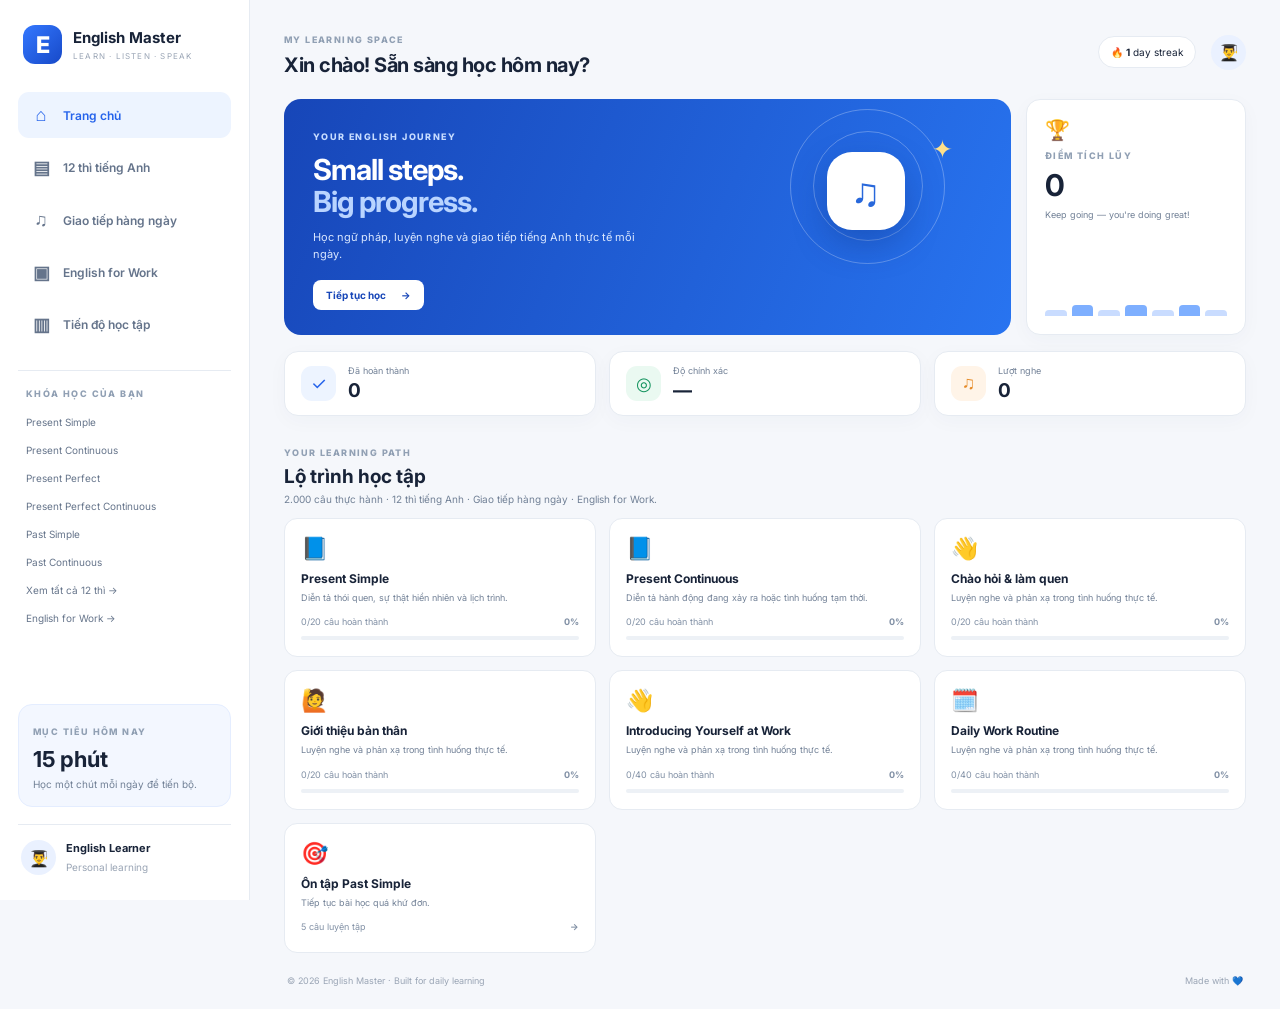
==== commit 6781ffae: "Add files via upload" ====
--- a/index.html
+++ b/index.html
@@ -2,7 +2,7 @@
 <html lang="vi"><head><meta charset="UTF-8"><meta name="viewport" content="width=device-width, initial-scale=1.0"><meta name="theme-color" content="#2563eb"><title>English Master – Full Course</title><link rel="preconnect" href="https://fonts.googleapis.com"><link rel="preconnect" href="https://fonts.gstatic.com" crossorigin><link href="https://fonts.googleapis.com/css2?family=Inter:wght@400;500;600;700;800&display=swap" rel="stylesheet"><link rel="stylesheet" href="style.css?v=4"></head>
 <body><div class="app-shell">
 <aside class="sidebar" id="sidebar"><div class="brand"><div class="brand-mark">E</div><div><strong>English Master</strong><small>LEARN · LISTEN · SPEAK</small></div></div>
-<nav class="nav"><button class="nav-item active" data-view="home"><span>⌂</span> Trang chủ</button><button class="nav-item" data-view="grammar"><span>▤</span> 12 thì tiếng Anh</button><button class="nav-item" data-view="conversation"><span>♫</span> Giao tiếp hàng ngày</button><button class="nav-item" data-view="progress"><span>▥</span> Tiến độ học tập</button></nav>
+<nav class="nav"><button class="nav-item active" data-view="home"><span>⌂</span> Trang chủ</button><button class="nav-item" data-view="grammar"><span>▤</span> 12 thì tiếng Anh</button><button class="nav-item" data-view="conversation"><span>♫</span> Giao tiếp hàng ngày</button><button class="nav-item" data-view="work"><span>▣</span> English for Work</button><button class="nav-item" data-view="progress"><span>▥</span> Tiến độ học tập</button></nav>
 <div class="sidebar-course"><div class="tiny-label">KHÓA HỌC CỦA BẠN</div><div id="sidebarCourses"></div></div>
 <div class="sidebar-bottom"><div class="daily-card"><span class="tiny-label">MỤC TIÊU HÔM NAY</span><strong>15 phút</strong><p>Học một chút mỗi ngày để tiến bộ.</p></div><div class="profile"><div class="avatar">👨‍🎓</div><div><strong>English Learner</strong><small>Personal learning</small></div></div></div></aside>
 <main class="main"><header class="topbar"><button class="icon-btn mobile-menu" id="menuBtn">☰</button><div><span class="eyebrow">MY LEARNING SPACE</span><h1 id="pageTitle">Xin chào! Sẵn sàng học hôm nay?</h1></div><div class="top-actions"><span class="streak">🔥 <b id="streak">1</b> day streak</span><div class="top-avatar">👨‍🎓</div></div></header>
@@ -10,10 +10,10 @@
 <div class="welcome-grid"><div class="welcome-card"><div class="welcome-copy"><span class="eyebrow light">YOUR ENGLISH JOURNEY</span><h2>Small steps.<br><em>Big progress.</em></h2><p>Học ngữ pháp, luyện nghe và giao tiếp tiếng Anh thực tế mỗi ngày.</p><button class="white-link" id="continueBtn">Tiếp tục học <span>→</span></button></div><div class="hero-art"><div class="sound-orbit"></div><div class="sound-orbit orbit-two"></div><div class="headphone">♫</div><div class="hero-spark">✦</div></div></div>
 <div class="summary-card"><span class="summary-icon">🏆</span><span class="tiny-label">ĐIỂM TÍCH LŨY</span><strong id="totalPoints">0</strong><small>Keep going — you're doing great!</small><div class="mini-bars"><i></i><i></i><i></i><i></i><i></i><i></i><i></i></div></div></div>
 <div class="stats-grid"><div class="stat-card"><span class="stat-icon blue">✓</span><div><small>Đã hoàn thành</small><strong id="completedCount">0</strong></div></div><div class="stat-card"><span class="stat-icon green">◎</span><div><small>Độ chính xác</small><strong id="accuracy">—</strong></div></div><div class="stat-card"><span class="stat-icon orange">♫</span><div><small>Lượt nghe</small><strong id="listenCount">0</strong></div></div></div>
-<div class="section-title"><div><span class="eyebrow">YOUR LEARNING PATH</span><h2>Lộ trình học tập</h2><p>Chọn khóa học để bắt đầu luyện tập.</p></div></div>
+<div class="section-title"><div><span class="eyebrow">YOUR LEARNING PATH</span><h2>Lộ trình học tập</h2><p>2.000 câu thực hành · 12 thì tiếng Anh · Giao tiếp hàng ngày · English for Work.</p></div></div>
 <div class="course-grid" id="homeCourses"></div>
 </section>
-<section id="catalogView" class="hidden"><div class="section-title"><div><span class="eyebrow">COURSE LIBRARY</span><h2 id="catalogTitle">Khóa học</h2><p id="catalogSubtitle">Chọn bài học để bắt đầu.</p></div></div><div class="catalog-grid" id="catalogGrid"></div></section>
+<section id="catalogView" class="hidden"><div class="section-title"><div><span class="eyebrow">COURSE LIBRARY</span><h2 id="catalogTitle">Khóa học</h2><p id="catalogSubtitle">Chọn bài học để bắt đầu.</p></div></div><div class="catalog-tools"><input id="courseSearch" type="search" placeholder="Tìm chủ đề học..."/><select id="levelFilter"><option value="all">Tất cả cấp độ</option><option value="A1">A1 · Beginner</option><option value="A2">A2 · Elementary</option><option value="B1">B1 · Intermediate</option></select></div><div class="catalog-grid" id="catalogGrid"></div></section>
 <section id="lessonView" class="hidden"><div class="lesson-layout"><div class="lesson-panel"><div class="section-heading"><div><span class="eyebrow" id="lessonEyebrow">GRAMMAR COURSE · A2</span><h2 id="lessonTitle">Past Simple – Thì quá khứ đơn</h2><p id="lessonSubtitle">Listening & Dictation · Bài luyện nghe và gõ lại</p></div><span class="level-pill" id="lessonLevel">BEGINNER</span></div>
 <div class="lesson-progress"><div class="progress-meta"><span id="questionCounter">Question 1 of 5</span><span id="progressPercent">0% completed</span></div><div class="progress-track"><div id="progressFill"></div></div></div>
 <div class="exercise-card"><div class="exercise-top"><div><span class="eyebrow">LISTENING PRACTICE</span><h3>Listen and type what you hear</h3><p>Đọc nghĩa tiếng Việt, nghe câu tiếng Anh và gõ lại.</p></div><div class="headphone-icon">🎧</div></div>
@@ -24,4 +24,4 @@
 <div class="feedback hidden" id="feedback" aria-live="polite"></div><div class="action-row"><button class="primary-btn" id="checkBtn">Kiểm tra đáp án <span>→</span></button><button class="secondary-btn" id="showAnswerBtn">Xem đáp án</button></div><div class="after-check hidden" id="afterCheck"><button class="secondary-btn" id="retryBtn">↻ Làm lại câu này</button><button class="primary-btn" id="nextBtn">Câu tiếp theo <span>→</span></button></div></div>
 <div class="side-stack"><div class="side-card"><div class="side-card-title"><h3>Question list</h3><span id="sideDone">0/5</span></div><div class="question-list" id="questionList"></div><div class="legend"><span><i class="legend-dot done"></i> Đã làm</span><span><i class="legend-dot current"></i> Hiện tại</span><span><i class="legend-dot"></i> Chưa làm</span></div></div><div class="side-card grammar-card"><span class="grammar-icon">📘</span><h3>Grammar reminder</h3><p id="grammarNote">Ôn lại cấu trúc ngữ pháp của bài học.</p><div class="formula"><small>KEY STRUCTURE</small><strong id="grammarFormula">S + V2 / V-ed</strong></div><ul id="grammarExamples"></ul></div><div class="side-card progress-card"><h3>Your progress</h3><div class="circle-progress" id="circleProgress"><div><strong id="circleValue">0%</strong><small>completed</small></div></div><p id="progressMessage">Bắt đầu câu đầu tiên nhé!</p></div></div></div></section>
 <section id="progressView" class="hidden"><div class="section-title"><div><span class="eyebrow">LEARNING ANALYTICS</span><h2>Tiến độ học tập</h2><p>Kết quả được lưu trên trình duyệt hiện tại.</p></div></div><div class="stats-grid"><div class="stat-card"><span class="stat-icon blue">✓</span><div><small>Câu đã hoàn thành</small><strong id="progressCompleted">0</strong></div></div><div class="stat-card"><span class="stat-icon green">◎</span><div><small>Độ chính xác trung bình</small><strong id="progressAccuracy">—</strong></div></div><div class="stat-card"><span class="stat-icon orange">★</span><div><small>Tổng điểm</small><strong id="progressPoints">0</strong></div></div></div><div class="side-card progress-table-card"><h3>Kết quả theo khóa học</h3><div id="courseProgressRows"></div></div></section>
-<footer>© 2026 English Master · Built for daily learning <span>Made with 💙</span></footer></main></div><div class="toast" id="toast"></div><script src="app.js?v=4"></script></body></html>+<footer>© 2026 English Master · Built for daily learning <span>Made with 💙</span></footer></main></div><div class="toast" id="toast"></div><script src="course-data.js?v=5"></script><script src="app.js?v=5"></script></body></html>
--- a/style.css
+++ b/style.css
@@ -1 +1,4 @@
 *{box-sizing:border-box}:root{--blue:#2563eb;--blue2:#1d4ed8;--ink:#182338;--muted:#718096;--line:#e6ebf2;--bg:#f5f7fb;--green:#16a36a}body{margin:0;background:var(--bg);font-family:Inter,Arial,sans-serif;color:var(--ink)}button,textarea,select{font:inherit}.app-shell{min-height:100vh}.sidebar{width:250px;background:#fff;border-right:1px solid var(--line);position:fixed;inset:0 auto 0 0;padding:25px 18px;display:flex;flex-direction:column;z-index:5;overflow:auto}.brand{display:flex;align-items:center;gap:11px;padding:0 5px 28px}.brand-mark{width:39px;height:39px;border-radius:12px;background:linear-gradient(135deg,#3478ff,#1749c8);color:#fff;display:grid;place-items:center;font-weight:800;font-size:23px}.brand strong{display:block;font-size:15px}.brand small{display:block;color:#9aa5b5;font-size:8px;letter-spacing:1.2px;margin-top:4px}.nav{display:grid;gap:7px}.nav-item{width:100%;text-align:left;border:0;background:transparent;padding:12px 13px;border-radius:11px;color:#65748b;font-size:12px;font-weight:600;display:flex;gap:12px;align-items:center;cursor:pointer}.nav-item span{font-size:18px;width:20px;text-align:center}.nav-item.active,.nav-item:hover{background:#edf4ff;color:var(--blue)}.sidebar-course{margin-top:23px;border-top:1px solid var(--line);padding-top:17px}.sidebar-course .tiny-label{margin:0 8px 9px}.side-course-btn{display:block;width:100%;text-align:left;padding:8px;border:0;background:none;border-radius:7px;color:#66758b;font-size:10px;cursor:pointer}.side-course-btn:hover{background:#f1f5fb;color:var(--blue)}.sidebar-bottom{margin-top:auto;padding-top:18px}.daily-card{background:#f3f7ff;border:1px solid #e4edff;border-radius:14px;padding:14px;margin-bottom:17px}.tiny-label,.eyebrow{font-size:9px;letter-spacing:1.4px;font-weight:800;color:#91a0b4}.daily-card strong{display:block;font-size:22px;margin-top:7px}.daily-card p{font-size:10px;color:var(--muted);line-height:1.5;margin:5px 0 0}.profile{border-top:1px solid var(--line);padding:15px 3px 0;display:flex;align-items:center;gap:10px}.avatar,.top-avatar{width:35px;height:35px;border-radius:50%;background:#eaf1ff;display:grid;place-items:center}.profile strong{display:block;font-size:11px}.profile small{color:#9aa5b5;font-size:10px}.main{margin-left:250px;padding:27px 34px 18px;max-width:1700px}.topbar{display:flex;justify-content:space-between;align-items:center;margin-bottom:22px}.topbar h1{font-size:20px;margin:6px 0 0;letter-spacing:-.5px}.top-actions{display:flex;align-items:center;gap:15px}.streak{font-size:10px;background:#fff;border:1px solid var(--line);padding:9px 12px;border-radius:30px}.mobile-menu{display:none}.welcome-grid{display:grid;grid-template-columns:minmax(0,1fr) 220px;gap:15px}.welcome-card{background:linear-gradient(112deg,#1746b8,#2874f0);border-radius:17px;padding:25px 29px;color:#fff;min-height:180px;position:relative;overflow:hidden}.welcome-copy{position:relative;z-index:1}.eyebrow.light{color:#c7dcff}.welcome-card h2{font-size:29px;line-height:1.1;margin:10px 0;letter-spacing:-1px}.welcome-card h2 em{font-style:normal;color:#b9d4ff}.welcome-card p{font-size:11px;color:#dbe8ff;max-width:350px;line-height:1.6}.white-link{display:inline-flex;gap:15px;align-items:center;color:#1746b8;background:#fff;border:0;border-radius:8px;padding:9px 13px;font-size:10px;font-weight:700;margin-top:5px;cursor:pointer}.hero-art{position:absolute;right:8%;top:10px;width:190px;height:160px}.sound-orbit{position:absolute;border:1px solid #ffffff45;border-radius:50%;width:155px;height:155px;right:8px;top:0}.orbit-two{width:110px;height:110px;right:30px;top:22px}.headphone{position:absolute;right:48px;top:43px;width:78px;height:78px;border-radius:25px;background:#fff;color:#2868db;font-size:40px;display:grid;place-items:center;box-shadow:0 14px 35px #0c2e7955}.hero-spark{position:absolute;right:0;top:25px;color:#ffe08a;font-size:25px}.summary-card,.stat-card,.lesson-panel,.side-card{background:#fff;border:1px solid var(--line);border-radius:14px;box-shadow:0 5px 20px #23395b08}.summary-card{padding:18px;display:flex;flex-direction:column}.summary-icon{font-size:20px;margin-bottom:8px}.summary-card strong{font-size:30px;margin:6px 0}.summary-card small{font-size:9px;color:var(--muted)}.mini-bars{display:flex;align-items:end;gap:5px;height:22px;margin-top:auto;padding-top:8px}.mini-bars i{display:block;background:#c9dcff;width:12%;border-radius:4px 4px 0 0;height:45%}.mini-bars i:nth-child(2n){height:80%;background:#7eafff}.stats-grid{display:grid;grid-template-columns:repeat(3,1fr);gap:13px;margin:16px 0}.stat-card{display:flex;align-items:center;gap:12px;padding:13px 16px}.stat-icon{width:35px;height:35px;border-radius:11px;display:grid;place-items:center;font-size:18px}.stat-icon.blue{background:#edf4ff;color:#2563eb}.stat-icon.green{background:#eaf9f1;color:#15945f}.stat-icon.orange{background:#fff4e8;color:#e58a27}.stat-card small{display:block;font-size:9px;color:var(--muted)}.stat-card strong{display:block;font-size:19px;margin-top:3px}.section-title{display:flex;justify-content:space-between;align-items:end;margin:24px 0 13px}.section-title h2{font-size:19px;margin:5px 0}.section-title p{font-size:10px;color:var(--muted);margin:0}.course-grid,.catalog-grid{display:grid;grid-template-columns:repeat(3,minmax(0,1fr));gap:13px}.course-card,.catalog-card{background:#fff;border:1px solid var(--line);border-radius:13px;padding:16px;cursor:pointer;transition:.2s;min-height:130px}.course-card:hover,.catalog-card:hover{transform:translateY(-2px);border-color:#aac7ff;box-shadow:0 8px 22px #23446c12}.course-card .course-icon{font-size:22px}.course-card h3,.catalog-card h3{font-size:12px;margin:10px 0 5px}.course-card p,.catalog-card p{font-size:9px;line-height:1.5;color:var(--muted);margin:0}.card-meta{display:flex;justify-content:space-between;align-items:center;margin-top:12px;font-size:9px;color:#8190a5}.mini-progress{height:4px;background:#edf1f6;border-radius:8px;margin-top:9px;overflow:hidden}.mini-progress i{display:block;height:100%;background:var(--blue)}.lesson-layout{display:grid;grid-template-columns:minmax(0,1fr) 270px;gap:15px;align-items:start}.lesson-panel{padding:22px}.section-heading{display:flex;justify-content:space-between;align-items:start}.section-heading h2{font-size:19px;margin:6px 0}.section-heading p{font-size:10px;color:var(--muted);margin:0}.level-pill{font-size:8px;font-weight:800;color:#1b8a5a;background:#e9f8f0;border-radius:20px;padding:7px 10px}.lesson-progress{margin:20px 0}.progress-meta{display:flex;justify-content:space-between;font-size:9px;color:var(--muted);margin-bottom:8px}.progress-track{height:7px;background:#edf0f5;border-radius:10px;overflow:hidden}.progress-track div{height:100%;width:0;background:linear-gradient(90deg,#2563eb,#60a5fa);border-radius:10px;transition:width .25s}.exercise-card{border:1px solid #e8edf5;border-radius:13px;padding:18px}.exercise-top{display:flex;justify-content:space-between}.exercise-top h3{font-size:15px;margin:5px 0}.exercise-top p{font-size:10px;color:var(--muted);margin:0}.headphone-icon{font-size:27px;background:#eef4ff;border-radius:12px;width:45px;height:45px;display:grid;place-items:center}.translation-prompt{background:#eff6ff;border:1px solid #d8e7ff;border-radius:11px;padding:13px 15px;margin:16px 0 11px}.translation-heading{display:flex;align-items:center;gap:9px}.translation-heading>span{font-size:19px}.translation-heading strong{display:block;font-size:10px;color:#2458b8}.translation-heading small{display:block;font-size:9px;color:#7186a8;margin-top:3px}.translation-prompt p{font-size:18px;line-height:1.5;font-weight:700;color:#1d4ed8;margin:11px 0 2px}.audio-box{background:#f6f8fc;border:1px solid #e9eef6;border-radius:11px;padding:13px;margin:14px 0 11px}.audio-main{display:flex;align-items:center;gap:12px}.play-btn{border:0;background:var(--blue);color:#fff;border-radius:50%;width:43px;height:43px;cursor:pointer;font-size:16px}.audio-info{display:flex;flex-direction:column;gap:4px}.audio-info strong{font-size:10px}.audio-info span{font-size:9px;color:var(--muted)}.audio-wave{display:flex;align-items:center;gap:3px;height:30px;margin-left:auto}.audio-wave i{width:3px;border-radius:3px;background:#b7cef8;height:9px}.audio-wave i:nth-child(3n){height:20px}.audio-wave i:nth-child(2n){height:14px}.audio-wave.playing i{animation:wave .65s ease-in-out infinite alternate}@keyframes wave{to{height:26px;background:#2563eb}}.audio-controls{border-top:1px solid #e8edf5;margin-top:12px;padding-top:10px;display:flex;justify-content:space-between;align-items:center}.speed-group{display:flex;align-items:center;gap:5px}.speed-group span{font-size:9px;color:var(--muted);margin-right:4px}.speed{border:1px solid #e2e8f0;background:#fff;border-radius:6px;padding:5px 8px;font-size:9px;color:#64748b;cursor:pointer}.speed.active{color:var(--blue);border-color:#9dbdff;background:#edf4ff;font-weight:700}.replay-btn,.test-audio{border:0;background:transparent;color:var(--blue);font-size:10px;font-weight:700;cursor:pointer}.voice-row{display:flex;align-items:center;gap:8px;margin:12px 0 17px}.voice-row label{font-size:9px;color:var(--muted)}.voice-row select{border:1px solid var(--line);border-radius:7px;padding:7px 9px;font-size:9px;color:#526176;background:white;max-width:220px}.answer-label{display:flex;justify-content:space-between;align-items:center;margin-bottom:8px}.answer-label label{font-size:10px;font-weight:800;letter-spacing:.8px}.answer-label label span{display:block;font-weight:400;letter-spacing:0;color:var(--muted);font-size:9px;margin-top:4px}.keyboard-hint{font-size:9px;color:#a0aaba}textarea{width:100%;resize:vertical;min-height:76px;border:1px solid #dce4ef;border-radius:9px;padding:12px;font-size:13px;line-height:1.5;color:var(--ink);outline:none}textarea:focus{border-color:#7ba7ff;box-shadow:0 0 0 3px #2563eb13}.answer-tools{display:flex;justify-content:space-between;align-items:center;margin-top:7px}.hint-btn{border:0;background:#fff8e8;color:#a66b13;border-radius:20px;padding:6px 10px;font-size:9px;cursor:pointer}.answer-tools span{font-size:9px;color:#a0aaba}.hint-box{background:#fff8e8;border:1px solid #f6e7c6;padding:10px;border-radius:8px;font-size:10px;color:#8d641e;margin-top:9px}.hidden{display:none!important}.action-row,.after-check{display:flex;gap:9px;margin-top:14px}.primary-btn,.secondary-btn{border-radius:8px;padding:11px 15px;font-size:10px;font-weight:700;cursor:pointer}.primary-btn{border:0;background:var(--blue);color:white;flex:1}.primary-btn span{float:right}.secondary-btn{border:1px solid #dce5f2;background:#fff;color:#526176}.feedback{margin-top:14px;padding:12px;border-radius:9px;font-size:10px;line-height:1.6}.feedback.success{background:#ecf9f1;border:1px solid #c9efd9;color:#176c45}.feedback.error{background:#fff1f1;border:1px solid #ffd5d5;color:#9b3434}.feedback h4{margin:0 0 5px;font-size:12px}.feedback p{margin:5px 0}.word-diff{display:flex;flex-wrap:wrap;gap:5px;margin:9px 0}.word{padding:5px 7px;border-radius:6px;background:#e8f7ef;color:#167448;font-weight:700}.word.wrong{background:#ffe4e4;color:#b83232;text-decoration:underline wavy}.word.missing{background:#fff0d8;color:#9a6417;border:1px dashed #e9b95e}.feedback .explain{border-top:1px solid #ffffffaa;padding-top:8px;margin-top:8px}.side-stack{display:grid;gap:12px}.side-card{padding:16px}.side-card h3{font-size:12px;margin:0}.side-card-title{display:flex;justify-content:space-between;align-items:center}.side-card-title span{font-size:9px;color:var(--muted)}.question-list{display:grid;grid-template-columns:repeat(5,1fr);gap:6px;margin:13px 0}.q-number{border:1px solid #e5eaf2;background:#fff;border-radius:7px;height:32px;color:#8290a3;font-size:9px;font-weight:700;cursor:pointer}.q-number.current{border:1px solid var(--blue);background:#edf4ff;color:var(--blue)}.q-number.done{background:#eaf8f0;border-color:#c7ead5;color:#18804f}.legend{display:flex;gap:9px;flex-wrap:wrap;border-top:1px solid var(--line);padding-top:10px}.legend span{font-size:8px;color:var(--muted);display:flex;align-items:center;gap:5px}.legend-dot{width:7px;height:7px;border-radius:50%;background:#e6eaf0}.legend-dot.done{background:#23a36b}.legend-dot.current{background:#2563eb}.grammar-icon{display:block;font-size:19px;margin-bottom:8px}.grammar-card p,.progress-card p{font-size:9px;line-height:1.6;color:var(--muted)}.formula{background:#f1f6ff;border-radius:8px;padding:9px;margin:10px 0}.formula small{font-size:8px;color:#8193ad;letter-spacing:1px}.formula strong{display:block;color:var(--blue);font-size:14px;margin-top:4px}.grammar-card ul{padding-left:16px;margin:8px 0 0;color:#64748b;font-size:9px;line-height:1.9}.circle-progress{width:100px;height:100px;border-radius:50%;margin:14px auto 8px;background:conic-gradient(var(--blue) 0deg,#edf1f6 0deg);display:grid;place-items:center;position:relative}.circle-progress:before{content:"";position:absolute;inset:8px;border-radius:50%;background:white}.circle-progress div{position:relative;text-align:center}.circle-progress strong{display:block;font-size:20px}.circle-progress small{font-size:8px;color:var(--muted)}.progress-card p{text-align:center}.progress-table-card{padding:20px}.progress-row{display:grid;grid-template-columns:minmax(130px,1fr) 2fr 70px;gap:12px;align-items:center;padding:12px 0;border-bottom:1px solid var(--line);font-size:10px}.progress-row:last-child{border-bottom:0}.progress-row .bar{height:6px;background:#edf1f6;border-radius:9px;overflow:hidden}.progress-row .bar i{display:block;height:100%;background:#3478f6}.progress-row small{color:var(--muted);text-align:right}footer{display:flex;justify-content:space-between;color:#9aa5b5;font-size:9px;padding:22px 3px 5px}.toast{position:fixed;bottom:20px;left:50%;transform:translate(-50%,20px);background:#1c2b43;color:#fff;padding:10px 15px;border-radius:9px;font-size:10px;opacity:0;pointer-events:none;transition:.25s;z-index:10}.toast.show{opacity:1;transform:translate(-50%,0)}@media(max-width:1100px){.main{padding:22px}.lesson-layout{grid-template-columns:minmax(0,1fr) 245px}.course-grid,.catalog-grid{grid-template-columns:repeat(2,1fr)}}@media(max-width:850px){.sidebar{transform:translateX(-100%);transition:.25s}.sidebar.open{transform:translateX(0);box-shadow:15px 0 35px #172b4d25}.main{margin-left:0;padding:18px 14px}.mobile-menu{display:block;border:0;background:#fff;border-radius:7px;padding:8px}.topbar{gap:10px}.topbar h1{font-size:15px}.top-actions{margin-left:auto}.lesson-layout{grid-template-columns:1fr}.side-stack{grid-template-columns:repeat(2,minmax(0,1fr))}.progress-card{grid-column:span 2}}@media(max-width:560px){.welcome-grid{grid-template-columns:1fr}.summary-card{min-height:120px}.hero-art{right:-15px;opacity:.35}.stats-grid{gap:6px}.stat-card{padding:10px 7px;gap:6px}.stat-icon{width:28px;height:28px}.stat-card small{font-size:8px}.stat-card strong{font-size:15px}.course-grid,.catalog-grid{grid-template-columns:1fr}.lesson-panel{padding:14px}.exercise-card{padding:12px}.translation-prompt p{font-size:16px}.audio-wave{display:none}.voice-row{flex-wrap:wrap}.voice-row select{flex:1}.side-stack{grid-template-columns:1fr}.progress-card{grid-column:auto}.keyboard-hint{display:none}.action-row,.after-check{flex-direction:column}.progress-row{grid-template-columns:1fr 1fr 45px}.top-actions .streak{font-size:8px;padding:7px}.top-avatar{display:none}}
+
+.catalog-tools{display:flex;gap:10px;margin:14px 0}.catalog-tools input,.catalog-tools select{border:1px solid #e1e8f2;background:#fff;border-radius:9px;padding:10px 12px;font-size:10px;color:#526176;outline:none}.catalog-tools input{flex:1}.catalog-tools input:focus,.catalog-tools select:focus{border-color:#8db2ff}.empty-state{color:#8794a8;font-size:12px;padding:20px}.course-card .card-meta{gap:5px}
+@media(max-width:560px){.catalog-tools{flex-direction:column}.catalog-tools input,.catalog-tools select{width:100%}}
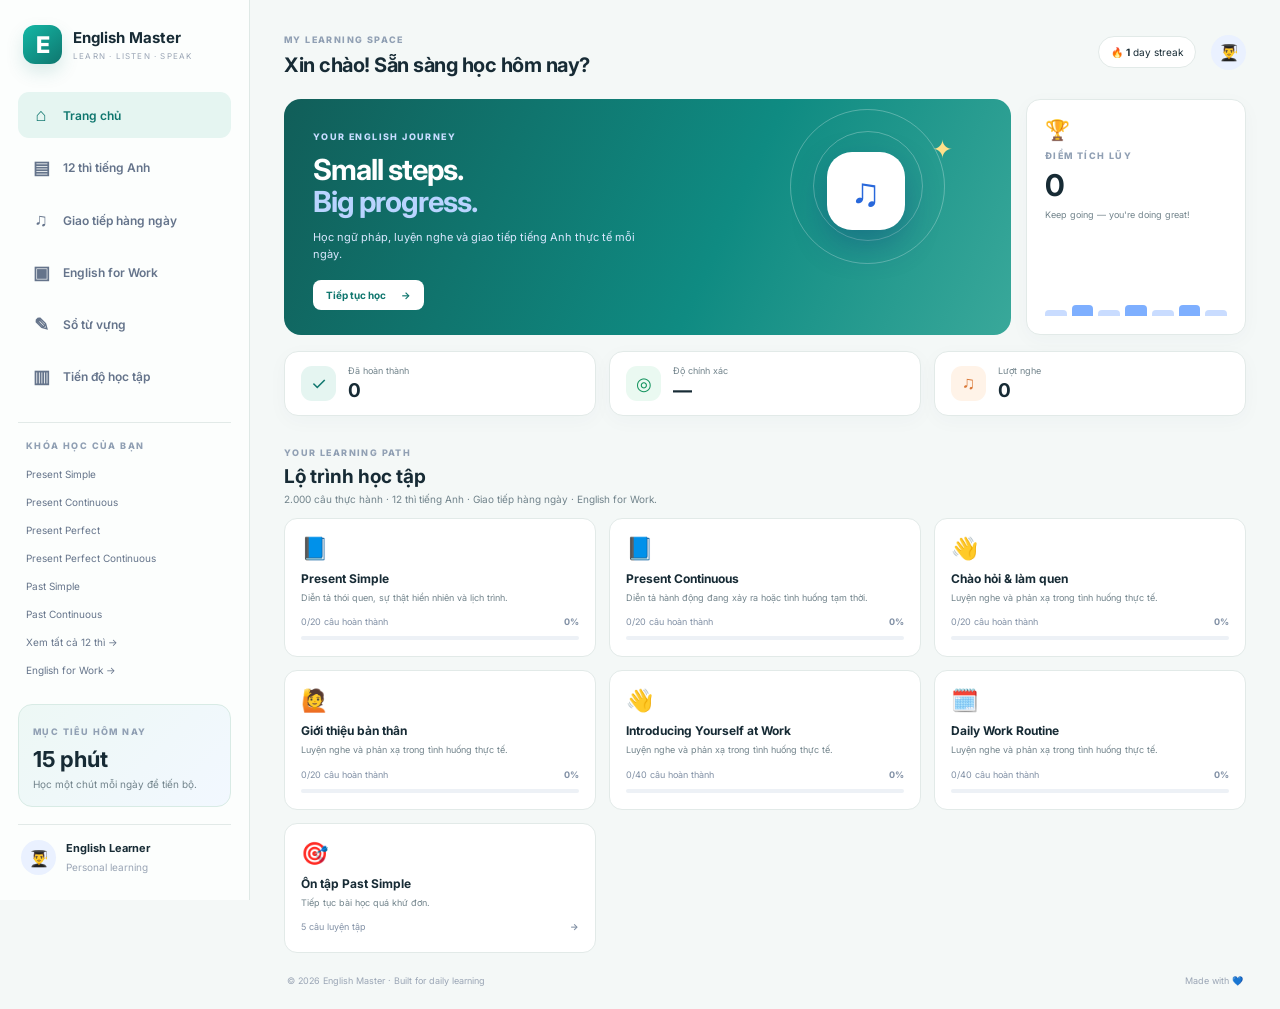
==== commit bd748cad: "Add files via upload" ====
--- a/index.html
+++ b/index.html
@@ -1,8 +1,8 @@
 <!DOCTYPE html>
-<html lang="vi"><head><meta charset="UTF-8"><meta name="viewport" content="width=device-width, initial-scale=1.0"><meta name="theme-color" content="#2563eb"><title>English Master – Full Course</title><link rel="preconnect" href="https://fonts.googleapis.com"><link rel="preconnect" href="https://fonts.gstatic.com" crossorigin><link href="https://fonts.googleapis.com/css2?family=Inter:wght@400;500;600;700;800&display=swap" rel="stylesheet"><link rel="stylesheet" href="style.css?v=4"></head>
+<html lang="vi"><head><meta charset="UTF-8"><meta name="viewport" content="width=device-width, initial-scale=1.0"><meta name="theme-color" content="#0f766e"><title>English Master – Full Course</title><link rel="preconnect" href="https://fonts.googleapis.com"><link rel="preconnect" href="https://fonts.gstatic.com" crossorigin><link href="https://fonts.googleapis.com/css2?family=Inter:wght@400;500;600;700;800&display=swap" rel="stylesheet"><link rel="stylesheet" href="style.css?v=6"></head>
 <body><div class="app-shell">
 <aside class="sidebar" id="sidebar"><div class="brand"><div class="brand-mark">E</div><div><strong>English Master</strong><small>LEARN · LISTEN · SPEAK</small></div></div>
-<nav class="nav"><button class="nav-item active" data-view="home"><span>⌂</span> Trang chủ</button><button class="nav-item" data-view="grammar"><span>▤</span> 12 thì tiếng Anh</button><button class="nav-item" data-view="conversation"><span>♫</span> Giao tiếp hàng ngày</button><button class="nav-item" data-view="work"><span>▣</span> English for Work</button><button class="nav-item" data-view="progress"><span>▥</span> Tiến độ học tập</button></nav>
+<nav class="nav"><button class="nav-item active" data-view="home"><span>⌂</span> Trang chủ</button><button class="nav-item" data-view="grammar"><span>▤</span> 12 thì tiếng Anh</button><button class="nav-item" data-view="conversation"><span>♫</span> Giao tiếp hàng ngày</button><button class="nav-item" data-view="work"><span>▣</span> English for Work</button><button class="nav-item" data-view="vocabulary"><span>✎</span> Sổ từ vựng</button><button class="nav-item" data-view="progress"><span>▥</span> Tiến độ học tập</button></nav>
 <div class="sidebar-course"><div class="tiny-label">KHÓA HỌC CỦA BẠN</div><div id="sidebarCourses"></div></div>
 <div class="sidebar-bottom"><div class="daily-card"><span class="tiny-label">MỤC TIÊU HÔM NAY</span><strong>15 phút</strong><p>Học một chút mỗi ngày để tiến bộ.</p></div><div class="profile"><div class="avatar">👨‍🎓</div><div><strong>English Learner</strong><small>Personal learning</small></div></div></div></aside>
 <main class="main"><header class="topbar"><button class="icon-btn mobile-menu" id="menuBtn">☰</button><div><span class="eyebrow">MY LEARNING SPACE</span><h1 id="pageTitle">Xin chào! Sẵn sàng học hôm nay?</h1></div><div class="top-actions"><span class="streak">🔥 <b id="streak">1</b> day streak</span><div class="top-avatar">👨‍🎓</div></div></header>
@@ -24,4 +24,5 @@
 <div class="feedback hidden" id="feedback" aria-live="polite"></div><div class="action-row"><button class="primary-btn" id="checkBtn">Kiểm tra đáp án <span>→</span></button><button class="secondary-btn" id="showAnswerBtn">Xem đáp án</button></div><div class="after-check hidden" id="afterCheck"><button class="secondary-btn" id="retryBtn">↻ Làm lại câu này</button><button class="primary-btn" id="nextBtn">Câu tiếp theo <span>→</span></button></div></div>
 <div class="side-stack"><div class="side-card"><div class="side-card-title"><h3>Question list</h3><span id="sideDone">0/5</span></div><div class="question-list" id="questionList"></div><div class="legend"><span><i class="legend-dot done"></i> Đã làm</span><span><i class="legend-dot current"></i> Hiện tại</span><span><i class="legend-dot"></i> Chưa làm</span></div></div><div class="side-card grammar-card"><span class="grammar-icon">📘</span><h3>Grammar reminder</h3><p id="grammarNote">Ôn lại cấu trúc ngữ pháp của bài học.</p><div class="formula"><small>KEY STRUCTURE</small><strong id="grammarFormula">S + V2 / V-ed</strong></div><ul id="grammarExamples"></ul></div><div class="side-card progress-card"><h3>Your progress</h3><div class="circle-progress" id="circleProgress"><div><strong id="circleValue">0%</strong><small>completed</small></div></div><p id="progressMessage">Bắt đầu câu đầu tiên nhé!</p></div></div></div></section>
 <section id="progressView" class="hidden"><div class="section-title"><div><span class="eyebrow">LEARNING ANALYTICS</span><h2>Tiến độ học tập</h2><p>Kết quả được lưu trên trình duyệt hiện tại.</p></div></div><div class="stats-grid"><div class="stat-card"><span class="stat-icon blue">✓</span><div><small>Câu đã hoàn thành</small><strong id="progressCompleted">0</strong></div></div><div class="stat-card"><span class="stat-icon green">◎</span><div><small>Độ chính xác trung bình</small><strong id="progressAccuracy">—</strong></div></div><div class="stat-card"><span class="stat-icon orange">★</span><div><small>Tổng điểm</small><strong id="progressPoints">0</strong></div></div></div><div class="side-card progress-table-card"><h3>Kết quả theo khóa học</h3><div id="courseProgressRows"></div></div></section>
-<footer>© 2026 English Master · Built for daily learning <span>Made with 💙</span></footer></main></div><div class="toast" id="toast"></div><script src="course-data.js?v=5"></script><script src="app.js?v=5"></script></body></html>+<section id="vocabularyView" class="hidden"><div class="section-title"><div><span class="eyebrow">MY WORD BANK</span><h2>Sổ từ vựng của tôi</h2><p>Lưu lại từ mới khi tra cứu và ôn tập bất cứ lúc nào.</p></div><span class="vocab-count" id="vocabCount">0 từ đã lưu</span></div><div class="catalog-tools"><input id="vocabSearch" type="search" placeholder="Tìm từ vựng..."/><button class="secondary-btn" id="exportVocabBtn">Xuất danh sách</button></div><div class="vocab-grid" id="vocabGrid"></div><div class="empty-state hidden" id="vocabEmpty">📚<h3>Sổ từ vựng đang trống</h3><p>Bấm vào bất kỳ từ nào trong đáp án để tra nghĩa và lưu từ nhé.</p></div></section>
+<footer>© 2026 English Master · Built for daily learning <span>Made with 💙</span></footer></main></div><div class="dictionary-backdrop hidden" id="dictionaryBackdrop" role="presentation"><section class="dictionary-modal" role="dialog" aria-modal="true" aria-labelledby="dictWord"><button class="dict-close" id="dictClose" aria-label="Đóng">×</button><div class="dict-kicker">SMART DICTIONARY</div><div class="dict-word-row"><div><h2 id="dictWord">word</h2><p id="dictPronunciation">Đang tra cứu...</p></div><button class="dict-audio" id="dictAudio" title="Nghe phát âm">🔊</button></div><div class="dict-tags" id="dictTags"></div><div class="dict-section"><span>NGHĨA TIẾNG VIỆT</span><p id="dictMeaning">Đang tải nghĩa...</p></div><div class="dict-section"><span>ENGLISH DEFINITION</span><p id="dictDefinition">Đang tra cứu...</p></div><div class="dict-example"><span>EXAMPLE</span><p id="dictExample">—</p><small id="dictExampleVi"></small></div><div class="dict-actions"><button class="save-word-btn" id="saveWordBtn">＋ Lưu vào sổ từ vựng</button><button class="dict-secondary" id="dictMoreBtn">Tra cứu thêm ↗</button></div><p class="dict-source" id="dictSource">Nghĩa được tổng hợp từ từ điển tích hợp và nguồn tra cứu trực tuyến khi có kết nối.</p></section></div><div class="toast" id="toast"></div><script src="course-data.js?v=6"></script><script src="app.js?v=6"></script></body></html>
--- a/style.css
+++ b/style.css
@@ -2,3 +2,89 @@
 
 .catalog-tools{display:flex;gap:10px;margin:14px 0}.catalog-tools input,.catalog-tools select{border:1px solid #e1e8f2;background:#fff;border-radius:9px;padding:10px 12px;font-size:10px;color:#526176;outline:none}.catalog-tools input{flex:1}.catalog-tools input:focus,.catalog-tools select:focus{border-color:#8db2ff}.empty-state{color:#8794a8;font-size:12px;padding:20px}.course-card .card-meta{gap:5px}
 @media(max-width:560px){.catalog-tools{flex-direction:column}.catalog-tools input,.catalog-tools select{width:100%}}
+
+/* English Master v6 — refreshed palette: deep teal, sea-glass and warm apricot */
+:root{--blue:#0f766e;--blue2:#115e59;--ink:#172b35;--muted:#71838b;--line:#e2eae8;--bg:#f4f8f7;--green:#16845d}
+body{background:var(--bg);color:var(--ink)}
+.sidebar{background:#fcfefd;border-right-color:#dfe9e6}
+.brand-mark{background:linear-gradient(140deg,#14b8a6,#0f766e);box-shadow:0 8px 18px #0f766e25}
+.nav-item.active,.nav-item:hover{background:#e5f5f1;color:#0f766e}
+.side-course-btn:hover{background:#edf8f5;color:#0f766e}
+.daily-card{background:linear-gradient(135deg,#edf8f5,#f2f8ff);border-color:#d8ebe5}
+.welcome-card{background:linear-gradient(115deg,#115e59 0%,#0f8b82 60%,#39a89a 100%)}
+.white-link{color:#0f766e}
+.stat-icon.blue{background:#e5f5f1;color:#0f766e}
+.stat-icon.orange{background:#fff3e8;color:#d97736}
+.mini-progress i{background:linear-gradient(90deg,#0f766e,#34b3a1)}
+.course-card:hover,.catalog-card:hover{border-color:#9bd7ca;box-shadow:0 8px 22px #0f766e12}
+.progress-track div{background:linear-gradient(90deg,#0f766e,#49b8a8)}
+.translation-prompt{background:linear-gradient(120deg,#eaf7f3,#f1f8ff);border-color:#cfe9e1}
+.translation-heading strong{color:#0f766e}
+.translation-prompt p{color:#0b716b}
+.play-btn,.primary-btn{background:linear-gradient(135deg,#0f766e,#159b8d);box-shadow:0 5px 13px #0f766e20}
+.play-btn:hover,.primary-btn:hover{background:linear-gradient(135deg,#115e59,#0f766e)}
+.speed.active{color:#0f766e;border-color:#86cbbd;background:#e9f7f3}
+.replay-btn,.test-audio{color:#0f766e}
+textarea:focus{border-color:#61b9a9;box-shadow:0 0 0 3px #0f766e14}
+.q-number.current{border-color:#0f766e;background:#e7f6f2;color:#0f766e}
+.circle-progress{background:conic-gradient(#0f766e 0deg,#edf1f6 0deg)}
+.progress-row .bar i{background:linear-gradient(90deg,#0f766e,#45b5a4)}
+.feedback.success{background:#eaf7f0;border-color:#c8ead7;color:#176b4a}
+.feedback.error{background:#fff3ed;border-color:#f8d9c8;color:#a64c2b}
+.word{border:0;cursor:pointer;font:inherit;font-size:13px;padding:7px 10px;transition:transform .15s,box-shadow .15s}
+.word:hover,.answer-word:hover{transform:translateY(-1px);box-shadow:0 3px 9px #183b3318}
+.word.wrong{background:#ffe7df;color:#a9432b}
+.word.missing{background:#fff1d8;color:#94621b}
+.word-click:focus-visible,.answer-word:focus-visible{outline:2px solid #0f766e;outline-offset:2px}
+.feedback{font-size:13px;line-height:1.75;padding:17px 18px}
+.feedback h4{font-size:15px;margin-bottom:8px}
+.feedback p{font-size:13px;line-height:1.75;margin:8px 0}
+.feedback .explain{padding-top:12px;margin-top:12px}
+.feedback .explain p{font-size:13px;line-height:1.8}
+.correct-answer-line{display:flex;flex-wrap:wrap;align-items:center;gap:3px}
+.answer-word{border:0;background:transparent;color:inherit;font:inherit;font-weight:750;padding:1px 2px;border-radius:4px;cursor:pointer;text-decoration:underline;text-decoration-color:#78bfae;text-decoration-thickness:1px;text-underline-offset:3px}
+.answer-word:hover{background:#d8f0e8;color:#075e56}
+.dict-tip{font-size:11px!important;color:#648078!important;margin-top:3px!important}
+
+/* Smart Dictionary modal */
+.dictionary-backdrop{position:fixed;inset:0;background:#102b2a66;backdrop-filter:blur(5px);z-index:50;display:grid;place-items:center;padding:18px}
+.dictionary-backdrop.hidden{display:none}
+.dictionary-modal{position:relative;width:min(100%,480px);max-height:min(88vh,760px);overflow:auto;background:#fff;border:1px solid #e2ece8;border-radius:22px;padding:25px;box-shadow:0 25px 80px #092f2b38;animation:dictIn .18s ease-out}
+@keyframes dictIn{from{opacity:0;transform:translateY(8px) scale(.985)}to{opacity:1;transform:translateY(0) scale(1)}}
+.dict-close{position:absolute;right:15px;top:13px;border:0;background:#eff6f3;color:#42645e;border-radius:50%;width:34px;height:34px;font-size:23px;line-height:1;cursor:pointer}
+.dict-kicker{font-size:10px;font-weight:800;letter-spacing:1.6px;color:#0f8b7e;margin-bottom:13px}
+.dict-word-row{display:flex;align-items:center;justify-content:space-between;gap:15px;padding-bottom:16px;border-bottom:1px solid #e9efed}
+.dict-word-row h2{font-size:32px;letter-spacing:-1px;margin:0;color:#173a3a;text-transform:lowercase}
+.dict-word-row p{font-size:13px;color:#718780;margin:5px 0 0}
+.dict-audio{width:45px;height:45px;border:0;border-radius:14px;background:#e7f6f1;color:#0f766e;font-size:20px;cursor:pointer}
+.dict-tags{display:flex;flex-wrap:wrap;gap:7px;margin:13px 0}
+.dict-tags span{font-size:11px;color:#0f766e;background:#e9f6f2;border-radius:20px;padding:5px 10px;font-weight:700}
+.dict-section{margin-top:17px}
+.dict-section>span,.dict-example>span{display:block;font-size:9px;font-weight:800;letter-spacing:1.2px;color:#899b95;margin-bottom:6px}
+.dict-section p{font-size:15px;line-height:1.65;margin:0;color:#253e3b}
+.dict-example{margin-top:16px;padding:14px 15px;border-radius:13px;background:#f2f8f6;border:1px solid #e1eee9}
+.dict-example p{font-size:14px;line-height:1.6;color:#174f49;margin:0;font-weight:650}
+.dict-example small{display:block;color:#738780;font-size:12px;line-height:1.6;margin-top:6px}
+.dict-actions{display:flex;gap:9px;margin-top:18px}
+.save-word-btn,.dict-secondary{border-radius:10px;padding:11px 14px;font-size:12px;font-weight:750;cursor:pointer}
+.save-word-btn{flex:1;border:0;background:linear-gradient(120deg,#0f766e,#159b8d);color:#fff}
+.dict-secondary{border:1px solid #dce9e4;background:#fff;color:#49665f}
+.dict-source{font-size:10px;color:#93a39e;line-height:1.5;margin:12px 0 0}
+body.modal-open{overflow:hidden}
+.vocab-count{font-size:11px;color:#0f766e;background:#e6f5f0;border-radius:20px;padding:8px 12px;font-weight:750}
+.catalog-tools{display:flex;gap:10px;align-items:center;margin:15px 0}
+.catalog-tools input{flex:1;min-width:0;border:1px solid var(--line);border-radius:9px;padding:11px 13px;font:inherit;font-size:12px;background:#fff;color:var(--ink)}
+.vocab-grid{display:grid;grid-template-columns:repeat(3,minmax(0,1fr));gap:12px}
+.vocab-card{background:#fff;border:1px solid var(--line);border-radius:13px;padding:15px;min-width:0}
+.vocab-card-top{display:flex;justify-content:space-between;align-items:center;gap:8px}
+.vocab-card h3{font-size:17px;margin:0;color:#0f625c}
+.vocab-card-top button{border:0;background:#f5f7f6;color:#82918c;border-radius:50%;width:27px;height:27px;font-size:18px;cursor:pointer}
+.vocab-card>small{display:block;color:#8b9a95;font-size:10px;margin-top:7px}
+.vocab-card p{font-size:12px;line-height:1.6;color:#415a54;margin:10px 0 5px}
+.vocab-card .vocab-example{font-style:italic;color:#0f766e}
+.vocab-pronounce{margin-top:10px;border:1px solid #d7ebe4;background:#f0f8f5;color:#0f766e;border-radius:8px;padding:7px 10px;font-size:10px;font-weight:700;cursor:pointer}
+.empty-state{text-align:center;background:#fff;border:1px dashed #cbded7;border-radius:14px;padding:35px 15px;color:#718780;font-size:13px}
+.empty-state h3{color:#25413b;margin:8px 0 4px}
+.empty-state p{margin:0}
+@media(max-width:850px){.vocab-grid{grid-template-columns:repeat(2,minmax(0,1fr))}}
+@media(max-width:560px){.dictionary-modal{padding:20px;border-radius:17px}.dict-word-row h2{font-size:27px}.dict-actions{flex-direction:column}.vocab-grid{grid-template-columns:1fr}.catalog-tools{flex-wrap:wrap}}
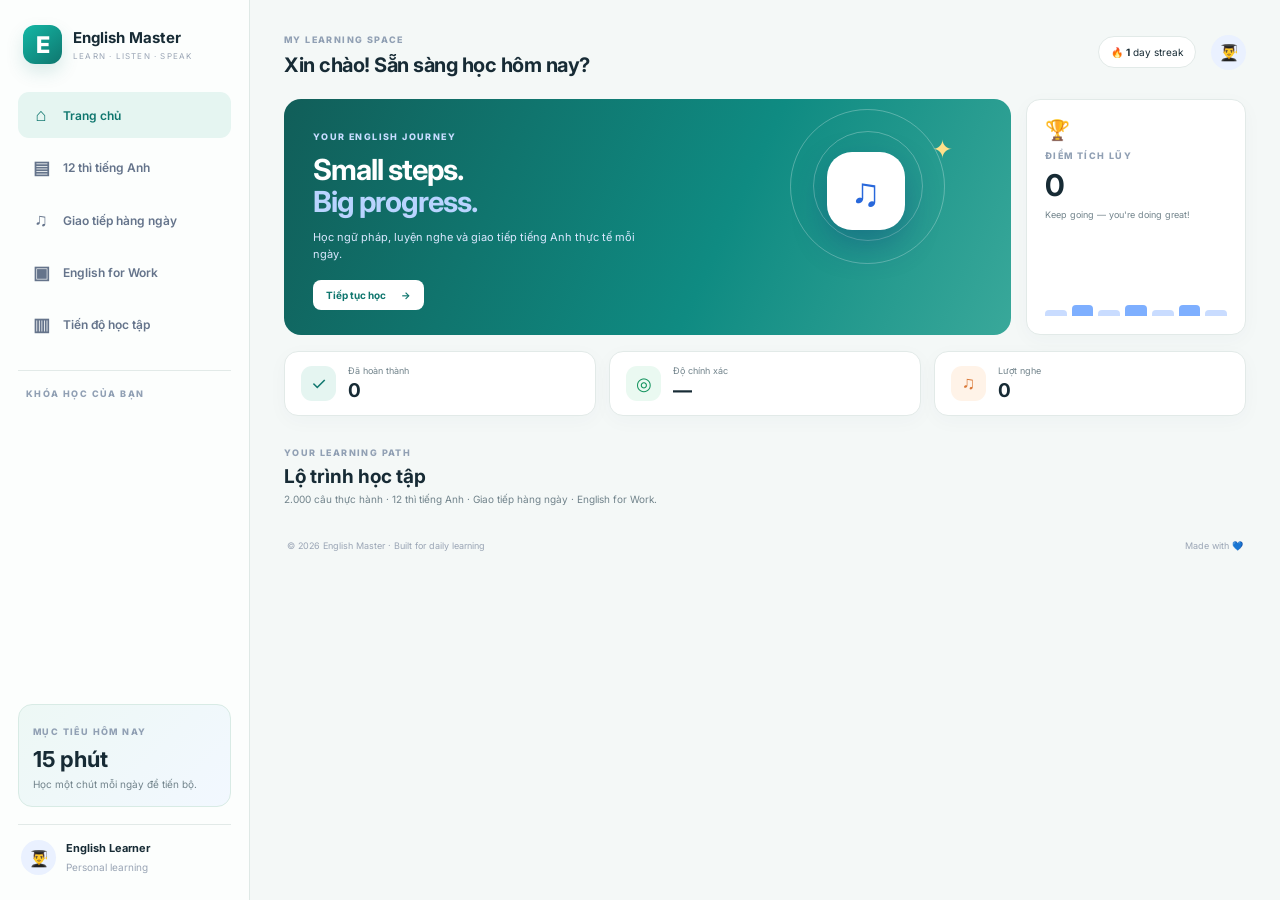
==== commit 1e9d1959: "Add files via upload" ====
--- a/index.html
+++ b/index.html
@@ -1,8 +1,8 @@
 <!DOCTYPE html>
-<html lang="vi"><head><meta charset="UTF-8"><meta name="viewport" content="width=device-width, initial-scale=1.0"><meta name="theme-color" content="#0f766e"><title>English Master – Full Course</title><link rel="preconnect" href="https://fonts.googleapis.com"><link rel="preconnect" href="https://fonts.gstatic.com" crossorigin><link href="https://fonts.googleapis.com/css2?family=Inter:wght@400;500;600;700;800&display=swap" rel="stylesheet"><link rel="stylesheet" href="style.css?v=6"></head>
+<html lang="vi"><head><meta charset="UTF-8"><meta name="viewport" content="width=device-width, initial-scale=1.0"><meta name="theme-color" content="#2563eb"><title>English Master – Full Course</title><link rel="preconnect" href="https://fonts.googleapis.com"><link rel="preconnect" href="https://fonts.gstatic.com" crossorigin><link href="https://fonts.googleapis.com/css2?family=Inter:wght@400;500;600;700;800&display=swap" rel="stylesheet"><link rel="stylesheet" href="style.css?v=4"></head>
 <body><div class="app-shell">
 <aside class="sidebar" id="sidebar"><div class="brand"><div class="brand-mark">E</div><div><strong>English Master</strong><small>LEARN · LISTEN · SPEAK</small></div></div>
-<nav class="nav"><button class="nav-item active" data-view="home"><span>⌂</span> Trang chủ</button><button class="nav-item" data-view="grammar"><span>▤</span> 12 thì tiếng Anh</button><button class="nav-item" data-view="conversation"><span>♫</span> Giao tiếp hàng ngày</button><button class="nav-item" data-view="work"><span>▣</span> English for Work</button><button class="nav-item" data-view="vocabulary"><span>✎</span> Sổ từ vựng</button><button class="nav-item" data-view="progress"><span>▥</span> Tiến độ học tập</button></nav>
+<nav class="nav"><button class="nav-item active" data-view="home"><span>⌂</span> Trang chủ</button><button class="nav-item" data-view="grammar"><span>▤</span> 12 thì tiếng Anh</button><button class="nav-item" data-view="conversation"><span>♫</span> Giao tiếp hàng ngày</button><button class="nav-item" data-view="work"><span>▣</span> English for Work</button><button class="nav-item" data-view="progress"><span>▥</span> Tiến độ học tập</button></nav>
 <div class="sidebar-course"><div class="tiny-label">KHÓA HỌC CỦA BẠN</div><div id="sidebarCourses"></div></div>
 <div class="sidebar-bottom"><div class="daily-card"><span class="tiny-label">MỤC TIÊU HÔM NAY</span><strong>15 phút</strong><p>Học một chút mỗi ngày để tiến bộ.</p></div><div class="profile"><div class="avatar">👨‍🎓</div><div><strong>English Learner</strong><small>Personal learning</small></div></div></div></aside>
 <main class="main"><header class="topbar"><button class="icon-btn mobile-menu" id="menuBtn">☰</button><div><span class="eyebrow">MY LEARNING SPACE</span><h1 id="pageTitle">Xin chào! Sẵn sàng học hôm nay?</h1></div><div class="top-actions"><span class="streak">🔥 <b id="streak">1</b> day streak</span><div class="top-avatar">👨‍🎓</div></div></header>
@@ -24,5 +24,4 @@
 <div class="feedback hidden" id="feedback" aria-live="polite"></div><div class="action-row"><button class="primary-btn" id="checkBtn">Kiểm tra đáp án <span>→</span></button><button class="secondary-btn" id="showAnswerBtn">Xem đáp án</button></div><div class="after-check hidden" id="afterCheck"><button class="secondary-btn" id="retryBtn">↻ Làm lại câu này</button><button class="primary-btn" id="nextBtn">Câu tiếp theo <span>→</span></button></div></div>
 <div class="side-stack"><div class="side-card"><div class="side-card-title"><h3>Question list</h3><span id="sideDone">0/5</span></div><div class="question-list" id="questionList"></div><div class="legend"><span><i class="legend-dot done"></i> Đã làm</span><span><i class="legend-dot current"></i> Hiện tại</span><span><i class="legend-dot"></i> Chưa làm</span></div></div><div class="side-card grammar-card"><span class="grammar-icon">📘</span><h3>Grammar reminder</h3><p id="grammarNote">Ôn lại cấu trúc ngữ pháp của bài học.</p><div class="formula"><small>KEY STRUCTURE</small><strong id="grammarFormula">S + V2 / V-ed</strong></div><ul id="grammarExamples"></ul></div><div class="side-card progress-card"><h3>Your progress</h3><div class="circle-progress" id="circleProgress"><div><strong id="circleValue">0%</strong><small>completed</small></div></div><p id="progressMessage">Bắt đầu câu đầu tiên nhé!</p></div></div></div></section>
 <section id="progressView" class="hidden"><div class="section-title"><div><span class="eyebrow">LEARNING ANALYTICS</span><h2>Tiến độ học tập</h2><p>Kết quả được lưu trên trình duyệt hiện tại.</p></div></div><div class="stats-grid"><div class="stat-card"><span class="stat-icon blue">✓</span><div><small>Câu đã hoàn thành</small><strong id="progressCompleted">0</strong></div></div><div class="stat-card"><span class="stat-icon green">◎</span><div><small>Độ chính xác trung bình</small><strong id="progressAccuracy">—</strong></div></div><div class="stat-card"><span class="stat-icon orange">★</span><div><small>Tổng điểm</small><strong id="progressPoints">0</strong></div></div></div><div class="side-card progress-table-card"><h3>Kết quả theo khóa học</h3><div id="courseProgressRows"></div></div></section>
-<section id="vocabularyView" class="hidden"><div class="section-title"><div><span class="eyebrow">MY WORD BANK</span><h2>Sổ từ vựng của tôi</h2><p>Lưu lại từ mới khi tra cứu và ôn tập bất cứ lúc nào.</p></div><span class="vocab-count" id="vocabCount">0 từ đã lưu</span></div><div class="catalog-tools"><input id="vocabSearch" type="search" placeholder="Tìm từ vựng..."/><button class="secondary-btn" id="exportVocabBtn">Xuất danh sách</button></div><div class="vocab-grid" id="vocabGrid"></div><div class="empty-state hidden" id="vocabEmpty">📚<h3>Sổ từ vựng đang trống</h3><p>Bấm vào bất kỳ từ nào trong đáp án để tra nghĩa và lưu từ nhé.</p></div></section>
-<footer>© 2026 English Master · Built for daily learning <span>Made with 💙</span></footer></main></div><div class="dictionary-backdrop hidden" id="dictionaryBackdrop" role="presentation"><section class="dictionary-modal" role="dialog" aria-modal="true" aria-labelledby="dictWord"><button class="dict-close" id="dictClose" aria-label="Đóng">×</button><div class="dict-kicker">SMART DICTIONARY</div><div class="dict-word-row"><div><h2 id="dictWord">word</h2><p id="dictPronunciation">Đang tra cứu...</p></div><button class="dict-audio" id="dictAudio" title="Nghe phát âm">🔊</button></div><div class="dict-tags" id="dictTags"></div><div class="dict-section"><span>NGHĨA TIẾNG VIỆT</span><p id="dictMeaning">Đang tải nghĩa...</p></div><div class="dict-section"><span>ENGLISH DEFINITION</span><p id="dictDefinition">Đang tra cứu...</p></div><div class="dict-example"><span>EXAMPLE</span><p id="dictExample">—</p><small id="dictExampleVi"></small></div><div class="dict-actions"><button class="save-word-btn" id="saveWordBtn">＋ Lưu vào sổ từ vựng</button><button class="dict-secondary" id="dictMoreBtn">Tra cứu thêm ↗</button></div><p class="dict-source" id="dictSource">Nghĩa được tổng hợp từ từ điển tích hợp và nguồn tra cứu trực tuyến khi có kết nối.</p></section></div><div class="toast" id="toast"></div><script src="course-data.js?v=6"></script><script src="app.js?v=6"></script></body></html>+<footer>© 2026 English Master · Built for daily learning <span>Made with 💙</span></footer></main></div><div class="toast" id="toast"></div><script src="course-data.js?v=5"></script><script src="weekly-content.js?v=1"></script><script src="app.js?v=6"></script></body></html>
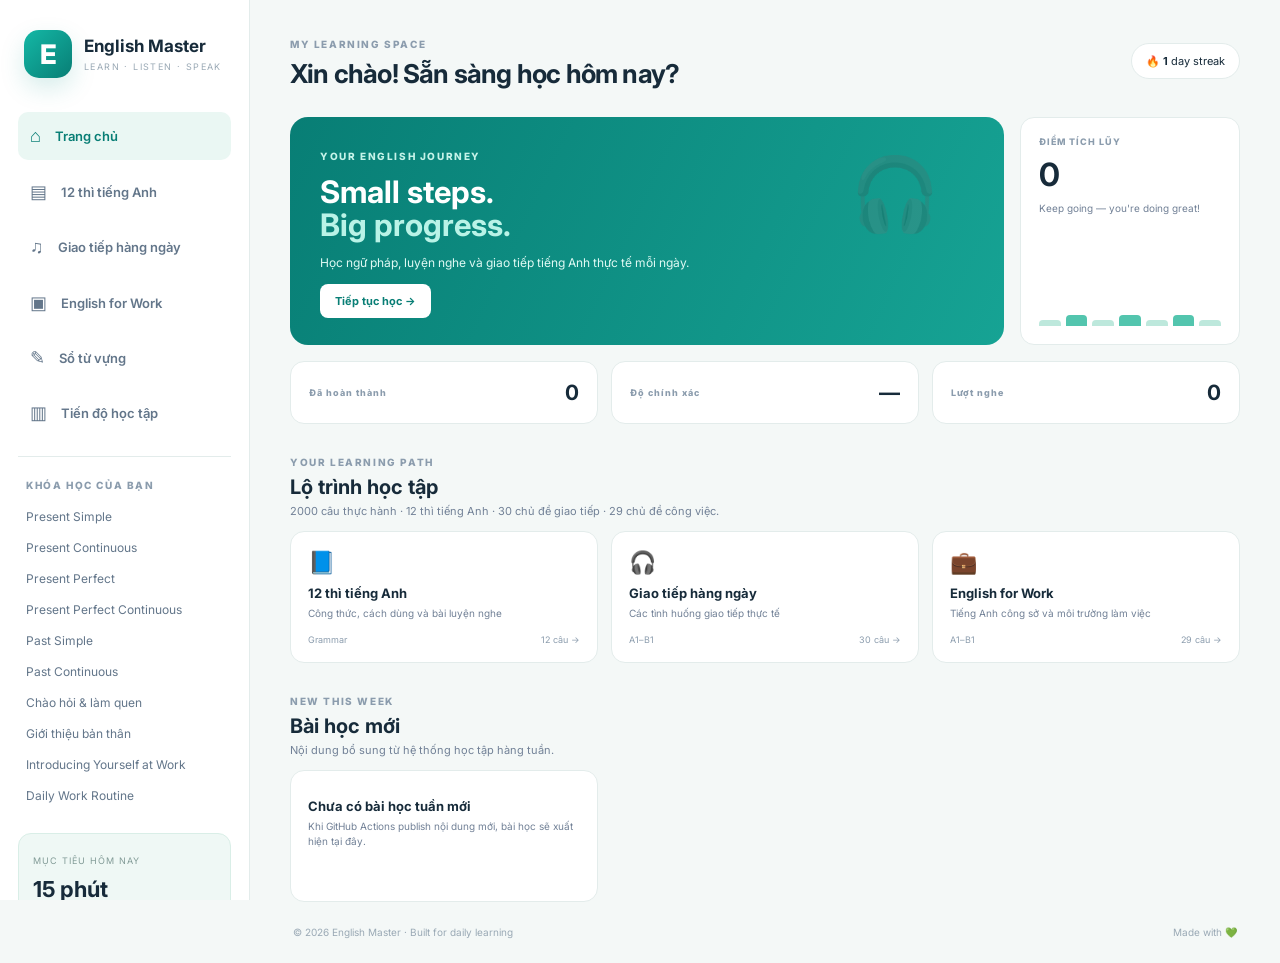
==== commit bbcbe327: "Add files via upload" ====
--- a/index.html
+++ b/index.html
@@ -1,27 +1,63 @@
-<!DOCTYPE html>
-<html lang="vi"><head><meta charset="UTF-8"><meta name="viewport" content="width=device-width, initial-scale=1.0"><meta name="theme-color" content="#2563eb"><title>English Master – Full Course</title><link rel="preconnect" href="https://fonts.googleapis.com"><link rel="preconnect" href="https://fonts.gstatic.com" crossorigin><link href="https://fonts.googleapis.com/css2?family=Inter:wght@400;500;600;700;800&display=swap" rel="stylesheet"><link rel="stylesheet" href="style.css?v=4"></head>
-<body><div class="app-shell">
-<aside class="sidebar" id="sidebar"><div class="brand"><div class="brand-mark">E</div><div><strong>English Master</strong><small>LEARN · LISTEN · SPEAK</small></div></div>
-<nav class="nav"><button class="nav-item active" data-view="home"><span>⌂</span> Trang chủ</button><button class="nav-item" data-view="grammar"><span>▤</span> 12 thì tiếng Anh</button><button class="nav-item" data-view="conversation"><span>♫</span> Giao tiếp hàng ngày</button><button class="nav-item" data-view="work"><span>▣</span> English for Work</button><button class="nav-item" data-view="progress"><span>▥</span> Tiến độ học tập</button></nav>
-<div class="sidebar-course"><div class="tiny-label">KHÓA HỌC CỦA BẠN</div><div id="sidebarCourses"></div></div>
-<div class="sidebar-bottom"><div class="daily-card"><span class="tiny-label">MỤC TIÊU HÔM NAY</span><strong>15 phút</strong><p>Học một chút mỗi ngày để tiến bộ.</p></div><div class="profile"><div class="avatar">👨‍🎓</div><div><strong>English Learner</strong><small>Personal learning</small></div></div></div></aside>
-<main class="main"><header class="topbar"><button class="icon-btn mobile-menu" id="menuBtn">☰</button><div><span class="eyebrow">MY LEARNING SPACE</span><h1 id="pageTitle">Xin chào! Sẵn sàng học hôm nay?</h1></div><div class="top-actions"><span class="streak">🔥 <b id="streak">1</b> day streak</span><div class="top-avatar">👨‍🎓</div></div></header>
-<section id="homeView">
-<div class="welcome-grid"><div class="welcome-card"><div class="welcome-copy"><span class="eyebrow light">YOUR ENGLISH JOURNEY</span><h2>Small steps.<br><em>Big progress.</em></h2><p>Học ngữ pháp, luyện nghe và giao tiếp tiếng Anh thực tế mỗi ngày.</p><button class="white-link" id="continueBtn">Tiếp tục học <span>→</span></button></div><div class="hero-art"><div class="sound-orbit"></div><div class="sound-orbit orbit-two"></div><div class="headphone">♫</div><div class="hero-spark">✦</div></div></div>
-<div class="summary-card"><span class="summary-icon">🏆</span><span class="tiny-label">ĐIỂM TÍCH LŨY</span><strong id="totalPoints">0</strong><small>Keep going — you're doing great!</small><div class="mini-bars"><i></i><i></i><i></i><i></i><i></i><i></i><i></i></div></div></div>
-<div class="stats-grid"><div class="stat-card"><span class="stat-icon blue">✓</span><div><small>Đã hoàn thành</small><strong id="completedCount">0</strong></div></div><div class="stat-card"><span class="stat-icon green">◎</span><div><small>Độ chính xác</small><strong id="accuracy">—</strong></div></div><div class="stat-card"><span class="stat-icon orange">♫</span><div><small>Lượt nghe</small><strong id="listenCount">0</strong></div></div></div>
-<div class="section-title"><div><span class="eyebrow">YOUR LEARNING PATH</span><h2>Lộ trình học tập</h2><p>2.000 câu thực hành · 12 thì tiếng Anh · Giao tiếp hàng ngày · English for Work.</p></div></div>
-<div class="course-grid" id="homeCourses"></div>
-</section>
-<section id="catalogView" class="hidden"><div class="section-title"><div><span class="eyebrow">COURSE LIBRARY</span><h2 id="catalogTitle">Khóa học</h2><p id="catalogSubtitle">Chọn bài học để bắt đầu.</p></div></div><div class="catalog-tools"><input id="courseSearch" type="search" placeholder="Tìm chủ đề học..."/><select id="levelFilter"><option value="all">Tất cả cấp độ</option><option value="A1">A1 · Beginner</option><option value="A2">A2 · Elementary</option><option value="B1">B1 · Intermediate</option></select></div><div class="catalog-grid" id="catalogGrid"></div></section>
-<section id="lessonView" class="hidden"><div class="lesson-layout"><div class="lesson-panel"><div class="section-heading"><div><span class="eyebrow" id="lessonEyebrow">GRAMMAR COURSE · A2</span><h2 id="lessonTitle">Past Simple – Thì quá khứ đơn</h2><p id="lessonSubtitle">Listening & Dictation · Bài luyện nghe và gõ lại</p></div><span class="level-pill" id="lessonLevel">BEGINNER</span></div>
-<div class="lesson-progress"><div class="progress-meta"><span id="questionCounter">Question 1 of 5</span><span id="progressPercent">0% completed</span></div><div class="progress-track"><div id="progressFill"></div></div></div>
-<div class="exercise-card"><div class="exercise-top"><div><span class="eyebrow">LISTENING PRACTICE</span><h3>Listen and type what you hear</h3><p>Đọc nghĩa tiếng Việt, nghe câu tiếng Anh và gõ lại.</p></div><div class="headphone-icon">🎧</div></div>
-<div class="translation-prompt"><div class="translation-heading"><span>🇻🇳</span><div><strong>Dịch sang tiếng Anh</strong><small>Đọc nghĩa tiếng Việt, nghe audio và gõ lại câu tiếng Anh</small></div></div><p id="translationText" aria-live="polite"></p></div>
-<div class="audio-box"><div class="audio-main"><button class="play-btn" id="playBtn">▶</button><div class="audio-info"><strong id="audioTitle">Sentence 01</strong><span id="audioStatus">English voice · Ready to play</span></div><div class="audio-wave" id="wave"><i></i><i></i><i></i><i></i><i></i><i></i><i></i><i></i><i></i><i></i><i></i></div></div><div class="audio-controls"><div class="speed-group"><span>Speed</span><button class="speed active" data-speed="1">1.0x</button><button class="speed" data-speed="0.8">0.8x</button><button class="speed" data-speed="0.65">0.65x</button></div><button class="replay-btn" id="replayBtn">↻ Nghe lại</button></div></div>
-<div class="voice-row"><label for="voiceSelect">Giọng đọc</label><select id="voiceSelect"><option value="">Tự động chọn English voice</option></select><button class="test-audio" id="testAudio">Test audio</button></div>
-<div class="answer-area"><div class="answer-label"><label for="answerInput">YOUR ANSWER <span>Gõ câu tiếng Anh bạn nghe được</span></label><span class="keyboard-hint">Ctrl + Enter để kiểm tra</span></div><textarea id="answerInput" rows="3" placeholder="Type the sentence you hear here..." spellcheck="false"></textarea><div class="answer-tools"><button class="hint-btn" id="hintBtn">💡 Gợi ý</button><span id="charCount">0 characters</span></div><div class="hint-box hidden" id="hintBox"></div></div>
-<div class="feedback hidden" id="feedback" aria-live="polite"></div><div class="action-row"><button class="primary-btn" id="checkBtn">Kiểm tra đáp án <span>→</span></button><button class="secondary-btn" id="showAnswerBtn">Xem đáp án</button></div><div class="after-check hidden" id="afterCheck"><button class="secondary-btn" id="retryBtn">↻ Làm lại câu này</button><button class="primary-btn" id="nextBtn">Câu tiếp theo <span>→</span></button></div></div>
-<div class="side-stack"><div class="side-card"><div class="side-card-title"><h3>Question list</h3><span id="sideDone">0/5</span></div><div class="question-list" id="questionList"></div><div class="legend"><span><i class="legend-dot done"></i> Đã làm</span><span><i class="legend-dot current"></i> Hiện tại</span><span><i class="legend-dot"></i> Chưa làm</span></div></div><div class="side-card grammar-card"><span class="grammar-icon">📘</span><h3>Grammar reminder</h3><p id="grammarNote">Ôn lại cấu trúc ngữ pháp của bài học.</p><div class="formula"><small>KEY STRUCTURE</small><strong id="grammarFormula">S + V2 / V-ed</strong></div><ul id="grammarExamples"></ul></div><div class="side-card progress-card"><h3>Your progress</h3><div class="circle-progress" id="circleProgress"><div><strong id="circleValue">0%</strong><small>completed</small></div></div><p id="progressMessage">Bắt đầu câu đầu tiên nhé!</p></div></div></div></section>
-<section id="progressView" class="hidden"><div class="section-title"><div><span class="eyebrow">LEARNING ANALYTICS</span><h2>Tiến độ học tập</h2><p>Kết quả được lưu trên trình duyệt hiện tại.</p></div></div><div class="stats-grid"><div class="stat-card"><span class="stat-icon blue">✓</span><div><small>Câu đã hoàn thành</small><strong id="progressCompleted">0</strong></div></div><div class="stat-card"><span class="stat-icon green">◎</span><div><small>Độ chính xác trung bình</small><strong id="progressAccuracy">—</strong></div></div><div class="stat-card"><span class="stat-icon orange">★</span><div><small>Tổng điểm</small><strong id="progressPoints">0</strong></div></div></div><div class="side-card progress-table-card"><h3>Kết quả theo khóa học</h3><div id="courseProgressRows"></div></div></section>
-<footer>© 2026 English Master · Built for daily learning <span>Made with 💙</span></footer></main></div><div class="toast" id="toast"></div><script src="course-data.js?v=5"></script><script src="weekly-content.js?v=1"></script><script src="app.js?v=6"></script></body></html>+<!doctype html>
+<html lang="vi">
+<head>
+  <meta charset="utf-8"><meta name="viewport" content="width=device-width,initial-scale=1">
+  <meta name="theme-color" content="#0f9388">
+  <title>English Master — Learn · Listen · Speak</title>
+  <link rel="preconnect" href="https://fonts.googleapis.com">
+  <link rel="preconnect" href="https://fonts.gstatic.com" crossorigin>
+  <link href="https://fonts.googleapis.com/css2?family=Inter:wght@400;500;600;700;800&display=swap" rel="stylesheet">
+  <link rel="stylesheet" href="style.css?v=7.0">
+</head>
+<body>
+<div class="shell">
+  <aside class="sidebar" id="sidebar">
+    <div class="brand"><div class="brand-mark">E</div><div><b>English Master</b><small>LEARN · LISTEN · SPEAK</small></div></div>
+    <nav>
+      <button class="nav active" data-view="home">⌂ <span>Trang chủ</span></button>
+      <button class="nav" data-view="grammar">▤ <span>12 thì tiếng Anh</span></button>
+      <button class="nav" data-view="daily">♫ <span>Giao tiếp hàng ngày</span></button>
+      <button class="nav" data-view="work">▣ <span>English for Work</span></button>
+      <button class="nav" data-view="vocab">✎ <span>Sổ từ vựng</span></button>
+      <button class="nav" data-view="progress">▥ <span>Tiến độ học tập</span></button>
+    </nav>
+    <div class="side-label">KHÓA HỌC CỦA BẠN</div><div id="sideCourses" class="side-courses"></div>
+    <div class="sidebar-bottom"><div class="goal"><small>MỤC TIÊU HÔM NAY</small><b>15 phút</b><p>Học một chút mỗi ngày để tiến bộ.</p></div><div class="profile"><span>👨‍🎓</span><div><b>English Learner</b><small>Personal learning</small></div></div></div>
+  </aside>
+  <main class="main">
+    <header class="topbar"><button class="mobile-menu" id="menuBtn">☰</button><div><small class="eyebrow">MY LEARNING SPACE</small><h1 id="pageTitle">Xin chào! Sẵn sàng học hôm nay?</h1></div><div class="streak">🔥 <b id="streak">1</b> day streak</div></header>
+    <section id="homeView">
+      <div class="hero-grid"><div class="hero"><small>YOUR ENGLISH JOURNEY</small><h2>Small steps.<br><em>Big progress.</em></h2><p>Học ngữ pháp, luyện nghe và giao tiếp tiếng Anh thực tế mỗi ngày.</p><button class="light-btn" id="continueBtn">Tiếp tục học →</button><div class="hero-art">🎧</div></div><div class="summary"><small>ĐIỂM TÍCH LŨY</small><strong id="points">0</strong><span>Keep going — you're doing great!</span><div class="bars"><i></i><i></i><i></i><i></i><i></i><i></i><i></i></div></div></div>
+      <div class="stats"><div><small>Đã hoàn thành</small><b id="doneCount">0</b></div><div><small>Độ chính xác</small><b id="accuracy">—</b></div><div><small>Lượt nghe</small><b id="listenCount">0</b></div></div>
+      <div class="section-head"><div><small>YOUR LEARNING PATH</small><h2>Lộ trình học tập</h2><p id="courseSummary">Đang tải dữ liệu khóa học…</p></div></div>
+      <div class="cards" id="homeCards"></div>
+      <div class="section-head"><div><small>NEW THIS WEEK</small><h2>Bài học mới</h2><p>Nội dung bổ sung từ hệ thống học tập hàng tuần.</p></div></div><div class="cards" id="weeklyCards"></div>
+    </section>
+    <section id="catalogView" class="hidden">
+      <div class="section-head"><div><small>COURSE LIBRARY</small><h2 id="catalogTitle">Khóa học</h2><p id="catalogDesc">Chọn một chủ đề để bắt đầu.</p></div></div>
+      <div class="filters"><input id="searchInput" placeholder="Tìm chủ đề học..." type="search"><select id="levelSelect"><option value="all">Tất cả cấp độ</option><option>A1</option><option>A2</option><option>B1</option></select></div>
+      <div class="cards" id="catalogCards"></div>
+    </section>
+    <section id="lessonView" class="hidden">
+      <div class="lesson-layout"><article class="lesson-card">
+        <div class="lesson-heading"><div><small id="lessonEyebrow">LISTENING & DICTATION</small><h2 id="lessonTitle">Lesson</h2><p id="lessonSub">Nghe câu tiếng Anh và gõ lại.</p></div><span class="level" id="lessonLevel">A1</span></div>
+        <div class="progress-meta"><span id="qCounter">Question 1</span><span id="qPercent">0% completed</span></div><div class="progress"><i id="qBar"></i></div>
+        <div class="exercise"><div class="exercise-top"><div><small>LISTENING PRACTICE</small><h3>Listen and type what you hear</h3><p>Đọc nghĩa tiếng Việt, nghe câu tiếng Anh và gõ lại.</p></div><span class="headphones">🎧</span></div>
+          <div class="translation"><div><b>VN</b><span><strong>Dịch sang tiếng Anh</strong><small>Đọc nghĩa tiếng Việt, nghe audio và gõ lại câu tiếng Anh</small></span></div><p id="translation">Bản dịch tiếng Việt</p></div>
+          <div class="audio"><div class="audio-row"><button id="playBtn" class="play">▶</button><div><b id="audioTitle">Sentence 01</b><small id="audioStatus">Audio sẵn sàng</small></div><div class="wave">▂▅▃▆▄▇▃▅▂</div></div><div class="audio-bottom"><div>Speed <button class="speed active" data-speed="1">1.0x</button><button class="speed" data-speed=".8">0.8x</button><button class="speed" data-speed=".65">0.65x</button></div><button id="replayBtn" class="text-btn">↻ Nghe lại</button></div></div>
+          <div class="voice"><label for="voiceSelect">Giọng đọc</label><select id="voiceSelect"><option value="">Tự động chọn English voice</option></select><button id="testAudio" class="text-btn">Test audio</button></div>
+          <label class="answer-label" for="answerInput">YOUR ANSWER <small>Gõ câu tiếng Anh bạn nghe được</small></label><textarea id="answerInput" rows="3" placeholder="Type the sentence you hear here..." spellcheck="false"></textarea>
+          <div class="answer-actions"><button id="hintBtn" class="hint">💡 Gợi ý</button><span id="charCount">0 characters</span></div><div id="hintBox" class="hint-box hidden"></div>
+          <div id="feedback" class="feedback hidden"></div>
+          <div class="buttons"><button id="checkBtn" class="primary">Kiểm tra đáp án →</button><button id="showBtn" class="secondary">Xem đáp án</button></div>
+          <div id="afterCheck" class="buttons hidden"><button id="retryBtn" class="secondary">↻ Làm lại câu này</button><button id="nextBtn" class="primary">Câu tiếp theo →</button></div>
+        </div>
+      </article><aside class="lesson-side"><div class="side-box"><div class="side-title">Question list <span id="sideCount"></span></div><div id="questionGrid" class="question-grid"></div></div><div class="side-box"><b>Grammar reminder</b><p id="grammarNote">Ôn lại cấu trúc ngữ pháp của bài học.</p><div class="formula"><small>KEY STRUCTURE</small><b id="formula">Useful phrases</b></div><ul id="examples"></ul></div><div class="side-box progress-box"><b>Your progress</b><strong id="lessonProgress">0%</strong><small>completed</small></div></aside></div>
+    </section>
+    <section id="vocabView" class="hidden"><div class="section-head"><div><small>MY VOCABULARY</small><h2>Sổ từ vựng</h2><p>Các từ bạn đã lưu trong quá trình học.</p></div></div><div class="filters"><input id="vocabSearch" type="search" placeholder="Tìm từ vựng..."><button id="exportVocab" class="secondary">Xuất CSV</button></div><div id="vocabList" class="vocab-list"></div></section>
+    <section id="progressView" class="hidden"><div class="section-head"><div><small>LEARNING ANALYTICS</small><h2>Tiến độ học tập</h2><p>Kết quả được lưu trên trình duyệt hiện tại.</p></div></div><div class="stats"><div><small>Câu đã hoàn thành</small><b id="pDone">0</b></div><div><small>Độ chính xác</small><b id="pAccuracy">—</b></div><div><small>Tổng điểm</small><b id="pPoints">0</b></div></div><div id="progressCourses" class="progress-list"></div></section>
+    <footer>© 2026 English Master · Built for daily learning <span>Made with 💚</span></footer>
+  </main>
+</div><div id="toast" class="toast"></div>
+<script src="course-data.js?v=7.0"></script><script src="weekly-content.js?v=7.0"></script><script src="app.js?v=7.0"></script>
+</body></html>
--- a/style.css
+++ b/style.css
@@ -1,90 +1 @@
-*{box-sizing:border-box}:root{--blue:#2563eb;--blue2:#1d4ed8;--ink:#182338;--muted:#718096;--line:#e6ebf2;--bg:#f5f7fb;--green:#16a36a}body{margin:0;background:var(--bg);font-family:Inter,Arial,sans-serif;color:var(--ink)}button,textarea,select{font:inherit}.app-shell{min-height:100vh}.sidebar{width:250px;background:#fff;border-right:1px solid var(--line);position:fixed;inset:0 auto 0 0;padding:25px 18px;display:flex;flex-direction:column;z-index:5;overflow:auto}.brand{display:flex;align-items:center;gap:11px;padding:0 5px 28px}.brand-mark{width:39px;height:39px;border-radius:12px;background:linear-gradient(135deg,#3478ff,#1749c8);color:#fff;display:grid;place-items:center;font-weight:800;font-size:23px}.brand strong{display:block;font-size:15px}.brand small{display:block;color:#9aa5b5;font-size:8px;letter-spacing:1.2px;margin-top:4px}.nav{display:grid;gap:7px}.nav-item{width:100%;text-align:left;border:0;background:transparent;padding:12px 13px;border-radius:11px;color:#65748b;font-size:12px;font-weight:600;display:flex;gap:12px;align-items:center;cursor:pointer}.nav-item span{font-size:18px;width:20px;text-align:center}.nav-item.active,.nav-item:hover{background:#edf4ff;color:var(--blue)}.sidebar-course{margin-top:23px;border-top:1px solid var(--line);padding-top:17px}.sidebar-course .tiny-label{margin:0 8px 9px}.side-course-btn{display:block;width:100%;text-align:left;padding:8px;border:0;background:none;border-radius:7px;color:#66758b;font-size:10px;cursor:pointer}.side-course-btn:hover{background:#f1f5fb;color:var(--blue)}.sidebar-bottom{margin-top:auto;padding-top:18px}.daily-card{background:#f3f7ff;border:1px solid #e4edff;border-radius:14px;padding:14px;margin-bottom:17px}.tiny-label,.eyebrow{font-size:9px;letter-spacing:1.4px;font-weight:800;color:#91a0b4}.daily-card strong{display:block;font-size:22px;margin-top:7px}.daily-card p{font-size:10px;color:var(--muted);line-height:1.5;margin:5px 0 0}.profile{border-top:1px solid var(--line);padding:15px 3px 0;display:flex;align-items:center;gap:10px}.avatar,.top-avatar{width:35px;height:35px;border-radius:50%;background:#eaf1ff;display:grid;place-items:center}.profile strong{display:block;font-size:11px}.profile small{color:#9aa5b5;font-size:10px}.main{margin-left:250px;padding:27px 34px 18px;max-width:1700px}.topbar{display:flex;justify-content:space-between;align-items:center;margin-bottom:22px}.topbar h1{font-size:20px;margin:6px 0 0;letter-spacing:-.5px}.top-actions{display:flex;align-items:center;gap:15px}.streak{font-size:10px;background:#fff;border:1px solid var(--line);padding:9px 12px;border-radius:30px}.mobile-menu{display:none}.welcome-grid{display:grid;grid-template-columns:minmax(0,1fr) 220px;gap:15px}.welcome-card{background:linear-gradient(112deg,#1746b8,#2874f0);border-radius:17px;padding:25px 29px;color:#fff;min-height:180px;position:relative;overflow:hidden}.welcome-copy{position:relative;z-index:1}.eyebrow.light{color:#c7dcff}.welcome-card h2{font-size:29px;line-height:1.1;margin:10px 0;letter-spacing:-1px}.welcome-card h2 em{font-style:normal;color:#b9d4ff}.welcome-card p{font-size:11px;color:#dbe8ff;max-width:350px;line-height:1.6}.white-link{display:inline-flex;gap:15px;align-items:center;color:#1746b8;background:#fff;border:0;border-radius:8px;padding:9px 13px;font-size:10px;font-weight:700;margin-top:5px;cursor:pointer}.hero-art{position:absolute;right:8%;top:10px;width:190px;height:160px}.sound-orbit{position:absolute;border:1px solid #ffffff45;border-radius:50%;width:155px;height:155px;right:8px;top:0}.orbit-two{width:110px;height:110px;right:30px;top:22px}.headphone{position:absolute;right:48px;top:43px;width:78px;height:78px;border-radius:25px;background:#fff;color:#2868db;font-size:40px;display:grid;place-items:center;box-shadow:0 14px 35px #0c2e7955}.hero-spark{position:absolute;right:0;top:25px;color:#ffe08a;font-size:25px}.summary-card,.stat-card,.lesson-panel,.side-card{background:#fff;border:1px solid var(--line);border-radius:14px;box-shadow:0 5px 20px #23395b08}.summary-card{padding:18px;display:flex;flex-direction:column}.summary-icon{font-size:20px;margin-bottom:8px}.summary-card strong{font-size:30px;margin:6px 0}.summary-card small{font-size:9px;color:var(--muted)}.mini-bars{display:flex;align-items:end;gap:5px;height:22px;margin-top:auto;padding-top:8px}.mini-bars i{display:block;background:#c9dcff;width:12%;border-radius:4px 4px 0 0;height:45%}.mini-bars i:nth-child(2n){height:80%;background:#7eafff}.stats-grid{display:grid;grid-template-columns:repeat(3,1fr);gap:13px;margin:16px 0}.stat-card{display:flex;align-items:center;gap:12px;padding:13px 16px}.stat-icon{width:35px;height:35px;border-radius:11px;display:grid;place-items:center;font-size:18px}.stat-icon.blue{background:#edf4ff;color:#2563eb}.stat-icon.green{background:#eaf9f1;color:#15945f}.stat-icon.orange{background:#fff4e8;color:#e58a27}.stat-card small{display:block;font-size:9px;color:var(--muted)}.stat-card strong{display:block;font-size:19px;margin-top:3px}.section-title{display:flex;justify-content:space-between;align-items:end;margin:24px 0 13px}.section-title h2{font-size:19px;margin:5px 0}.section-title p{font-size:10px;color:var(--muted);margin:0}.course-grid,.catalog-grid{display:grid;grid-template-columns:repeat(3,minmax(0,1fr));gap:13px}.course-card,.catalog-card{background:#fff;border:1px solid var(--line);border-radius:13px;padding:16px;cursor:pointer;transition:.2s;min-height:130px}.course-card:hover,.catalog-card:hover{transform:translateY(-2px);border-color:#aac7ff;box-shadow:0 8px 22px #23446c12}.course-card .course-icon{font-size:22px}.course-card h3,.catalog-card h3{font-size:12px;margin:10px 0 5px}.course-card p,.catalog-card p{font-size:9px;line-height:1.5;color:var(--muted);margin:0}.card-meta{display:flex;justify-content:space-between;align-items:center;margin-top:12px;font-size:9px;color:#8190a5}.mini-progress{height:4px;background:#edf1f6;border-radius:8px;margin-top:9px;overflow:hidden}.mini-progress i{display:block;height:100%;background:var(--blue)}.lesson-layout{display:grid;grid-template-columns:minmax(0,1fr) 270px;gap:15px;align-items:start}.lesson-panel{padding:22px}.section-heading{display:flex;justify-content:space-between;align-items:start}.section-heading h2{font-size:19px;margin:6px 0}.section-heading p{font-size:10px;color:var(--muted);margin:0}.level-pill{font-size:8px;font-weight:800;color:#1b8a5a;background:#e9f8f0;border-radius:20px;padding:7px 10px}.lesson-progress{margin:20px 0}.progress-meta{display:flex;justify-content:space-between;font-size:9px;color:var(--muted);margin-bottom:8px}.progress-track{height:7px;background:#edf0f5;border-radius:10px;overflow:hidden}.progress-track div{height:100%;width:0;background:linear-gradient(90deg,#2563eb,#60a5fa);border-radius:10px;transition:width .25s}.exercise-card{border:1px solid #e8edf5;border-radius:13px;padding:18px}.exercise-top{display:flex;justify-content:space-between}.exercise-top h3{font-size:15px;margin:5px 0}.exercise-top p{font-size:10px;color:var(--muted);margin:0}.headphone-icon{font-size:27px;background:#eef4ff;border-radius:12px;width:45px;height:45px;display:grid;place-items:center}.translation-prompt{background:#eff6ff;border:1px solid #d8e7ff;border-radius:11px;padding:13px 15px;margin:16px 0 11px}.translation-heading{display:flex;align-items:center;gap:9px}.translation-heading>span{font-size:19px}.translation-heading strong{display:block;font-size:10px;color:#2458b8}.translation-heading small{display:block;font-size:9px;color:#7186a8;margin-top:3px}.translation-prompt p{font-size:18px;line-height:1.5;font-weight:700;color:#1d4ed8;margin:11px 0 2px}.audio-box{background:#f6f8fc;border:1px solid #e9eef6;border-radius:11px;padding:13px;margin:14px 0 11px}.audio-main{display:flex;align-items:center;gap:12px}.play-btn{border:0;background:var(--blue);color:#fff;border-radius:50%;width:43px;height:43px;cursor:pointer;font-size:16px}.audio-info{display:flex;flex-direction:column;gap:4px}.audio-info strong{font-size:10px}.audio-info span{font-size:9px;color:var(--muted)}.audio-wave{display:flex;align-items:center;gap:3px;height:30px;margin-left:auto}.audio-wave i{width:3px;border-radius:3px;background:#b7cef8;height:9px}.audio-wave i:nth-child(3n){height:20px}.audio-wave i:nth-child(2n){height:14px}.audio-wave.playing i{animation:wave .65s ease-in-out infinite alternate}@keyframes wave{to{height:26px;background:#2563eb}}.audio-controls{border-top:1px solid #e8edf5;margin-top:12px;padding-top:10px;display:flex;justify-content:space-between;align-items:center}.speed-group{display:flex;align-items:center;gap:5px}.speed-group span{font-size:9px;color:var(--muted);margin-right:4px}.speed{border:1px solid #e2e8f0;background:#fff;border-radius:6px;padding:5px 8px;font-size:9px;color:#64748b;cursor:pointer}.speed.active{color:var(--blue);border-color:#9dbdff;background:#edf4ff;font-weight:700}.replay-btn,.test-audio{border:0;background:transparent;color:var(--blue);font-size:10px;font-weight:700;cursor:pointer}.voice-row{display:flex;align-items:center;gap:8px;margin:12px 0 17px}.voice-row label{font-size:9px;color:var(--muted)}.voice-row select{border:1px solid var(--line);border-radius:7px;padding:7px 9px;font-size:9px;color:#526176;background:white;max-width:220px}.answer-label{display:flex;justify-content:space-between;align-items:center;margin-bottom:8px}.answer-label label{font-size:10px;font-weight:800;letter-spacing:.8px}.answer-label label span{display:block;font-weight:400;letter-spacing:0;color:var(--muted);font-size:9px;margin-top:4px}.keyboard-hint{font-size:9px;color:#a0aaba}textarea{width:100%;resize:vertical;min-height:76px;border:1px solid #dce4ef;border-radius:9px;padding:12px;font-size:13px;line-height:1.5;color:var(--ink);outline:none}textarea:focus{border-color:#7ba7ff;box-shadow:0 0 0 3px #2563eb13}.answer-tools{display:flex;justify-content:space-between;align-items:center;margin-top:7px}.hint-btn{border:0;background:#fff8e8;color:#a66b13;border-radius:20px;padding:6px 10px;font-size:9px;cursor:pointer}.answer-tools span{font-size:9px;color:#a0aaba}.hint-box{background:#fff8e8;border:1px solid #f6e7c6;padding:10px;border-radius:8px;font-size:10px;color:#8d641e;margin-top:9px}.hidden{display:none!important}.action-row,.after-check{display:flex;gap:9px;margin-top:14px}.primary-btn,.secondary-btn{border-radius:8px;padding:11px 15px;font-size:10px;font-weight:700;cursor:pointer}.primary-btn{border:0;background:var(--blue);color:white;flex:1}.primary-btn span{float:right}.secondary-btn{border:1px solid #dce5f2;background:#fff;color:#526176}.feedback{margin-top:14px;padding:12px;border-radius:9px;font-size:10px;line-height:1.6}.feedback.success{background:#ecf9f1;border:1px solid #c9efd9;color:#176c45}.feedback.error{background:#fff1f1;border:1px solid #ffd5d5;color:#9b3434}.feedback h4{margin:0 0 5px;font-size:12px}.feedback p{margin:5px 0}.word-diff{display:flex;flex-wrap:wrap;gap:5px;margin:9px 0}.word{padding:5px 7px;border-radius:6px;background:#e8f7ef;color:#167448;font-weight:700}.word.wrong{background:#ffe4e4;color:#b83232;text-decoration:underline wavy}.word.missing{background:#fff0d8;color:#9a6417;border:1px dashed #e9b95e}.feedback .explain{border-top:1px solid #ffffffaa;padding-top:8px;margin-top:8px}.side-stack{display:grid;gap:12px}.side-card{padding:16px}.side-card h3{font-size:12px;margin:0}.side-card-title{display:flex;justify-content:space-between;align-items:center}.side-card-title span{font-size:9px;color:var(--muted)}.question-list{display:grid;grid-template-columns:repeat(5,1fr);gap:6px;margin:13px 0}.q-number{border:1px solid #e5eaf2;background:#fff;border-radius:7px;height:32px;color:#8290a3;font-size:9px;font-weight:700;cursor:pointer}.q-number.current{border:1px solid var(--blue);background:#edf4ff;color:var(--blue)}.q-number.done{background:#eaf8f0;border-color:#c7ead5;color:#18804f}.legend{display:flex;gap:9px;flex-wrap:wrap;border-top:1px solid var(--line);padding-top:10px}.legend span{font-size:8px;color:var(--muted);display:flex;align-items:center;gap:5px}.legend-dot{width:7px;height:7px;border-radius:50%;background:#e6eaf0}.legend-dot.done{background:#23a36b}.legend-dot.current{background:#2563eb}.grammar-icon{display:block;font-size:19px;margin-bottom:8px}.grammar-card p,.progress-card p{font-size:9px;line-height:1.6;color:var(--muted)}.formula{background:#f1f6ff;border-radius:8px;padding:9px;margin:10px 0}.formula small{font-size:8px;color:#8193ad;letter-spacing:1px}.formula strong{display:block;color:var(--blue);font-size:14px;margin-top:4px}.grammar-card ul{padding-left:16px;margin:8px 0 0;color:#64748b;font-size:9px;line-height:1.9}.circle-progress{width:100px;height:100px;border-radius:50%;margin:14px auto 8px;background:conic-gradient(var(--blue) 0deg,#edf1f6 0deg);display:grid;place-items:center;position:relative}.circle-progress:before{content:"";position:absolute;inset:8px;border-radius:50%;background:white}.circle-progress div{position:relative;text-align:center}.circle-progress strong{display:block;font-size:20px}.circle-progress small{font-size:8px;color:var(--muted)}.progress-card p{text-align:center}.progress-table-card{padding:20px}.progress-row{display:grid;grid-template-columns:minmax(130px,1fr) 2fr 70px;gap:12px;align-items:center;padding:12px 0;border-bottom:1px solid var(--line);font-size:10px}.progress-row:last-child{border-bottom:0}.progress-row .bar{height:6px;background:#edf1f6;border-radius:9px;overflow:hidden}.progress-row .bar i{display:block;height:100%;background:#3478f6}.progress-row small{color:var(--muted);text-align:right}footer{display:flex;justify-content:space-between;color:#9aa5b5;font-size:9px;padding:22px 3px 5px}.toast{position:fixed;bottom:20px;left:50%;transform:translate(-50%,20px);background:#1c2b43;color:#fff;padding:10px 15px;border-radius:9px;font-size:10px;opacity:0;pointer-events:none;transition:.25s;z-index:10}.toast.show{opacity:1;transform:translate(-50%,0)}@media(max-width:1100px){.main{padding:22px}.lesson-layout{grid-template-columns:minmax(0,1fr) 245px}.course-grid,.catalog-grid{grid-template-columns:repeat(2,1fr)}}@media(max-width:850px){.sidebar{transform:translateX(-100%);transition:.25s}.sidebar.open{transform:translateX(0);box-shadow:15px 0 35px #172b4d25}.main{margin-left:0;padding:18px 14px}.mobile-menu{display:block;border:0;background:#fff;border-radius:7px;padding:8px}.topbar{gap:10px}.topbar h1{font-size:15px}.top-actions{margin-left:auto}.lesson-layout{grid-template-columns:1fr}.side-stack{grid-template-columns:repeat(2,minmax(0,1fr))}.progress-card{grid-column:span 2}}@media(max-width:560px){.welcome-grid{grid-template-columns:1fr}.summary-card{min-height:120px}.hero-art{right:-15px;opacity:.35}.stats-grid{gap:6px}.stat-card{padding:10px 7px;gap:6px}.stat-icon{width:28px;height:28px}.stat-card small{font-size:8px}.stat-card strong{font-size:15px}.course-grid,.catalog-grid{grid-template-columns:1fr}.lesson-panel{padding:14px}.exercise-card{padding:12px}.translation-prompt p{font-size:16px}.audio-wave{display:none}.voice-row{flex-wrap:wrap}.voice-row select{flex:1}.side-stack{grid-template-columns:1fr}.progress-card{grid-column:auto}.keyboard-hint{display:none}.action-row,.after-check{flex-direction:column}.progress-row{grid-template-columns:1fr 1fr 45px}.top-actions .streak{font-size:8px;padding:7px}.top-avatar{display:none}}
-
-.catalog-tools{display:flex;gap:10px;margin:14px 0}.catalog-tools input,.catalog-tools select{border:1px solid #e1e8f2;background:#fff;border-radius:9px;padding:10px 12px;font-size:10px;color:#526176;outline:none}.catalog-tools input{flex:1}.catalog-tools input:focus,.catalog-tools select:focus{border-color:#8db2ff}.empty-state{color:#8794a8;font-size:12px;padding:20px}.course-card .card-meta{gap:5px}
-@media(max-width:560px){.catalog-tools{flex-direction:column}.catalog-tools input,.catalog-tools select{width:100%}}
-
-/* English Master v6 — refreshed palette: deep teal, sea-glass and warm apricot */
-:root{--blue:#0f766e;--blue2:#115e59;--ink:#172b35;--muted:#71838b;--line:#e2eae8;--bg:#f4f8f7;--green:#16845d}
-body{background:var(--bg);color:var(--ink)}
-.sidebar{background:#fcfefd;border-right-color:#dfe9e6}
-.brand-mark{background:linear-gradient(140deg,#14b8a6,#0f766e);box-shadow:0 8px 18px #0f766e25}
-.nav-item.active,.nav-item:hover{background:#e5f5f1;color:#0f766e}
-.side-course-btn:hover{background:#edf8f5;color:#0f766e}
-.daily-card{background:linear-gradient(135deg,#edf8f5,#f2f8ff);border-color:#d8ebe5}
-.welcome-card{background:linear-gradient(115deg,#115e59 0%,#0f8b82 60%,#39a89a 100%)}
-.white-link{color:#0f766e}
-.stat-icon.blue{background:#e5f5f1;color:#0f766e}
-.stat-icon.orange{background:#fff3e8;color:#d97736}
-.mini-progress i{background:linear-gradient(90deg,#0f766e,#34b3a1)}
-.course-card:hover,.catalog-card:hover{border-color:#9bd7ca;box-shadow:0 8px 22px #0f766e12}
-.progress-track div{background:linear-gradient(90deg,#0f766e,#49b8a8)}
-.translation-prompt{background:linear-gradient(120deg,#eaf7f3,#f1f8ff);border-color:#cfe9e1}
-.translation-heading strong{color:#0f766e}
-.translation-prompt p{color:#0b716b}
-.play-btn,.primary-btn{background:linear-gradient(135deg,#0f766e,#159b8d);box-shadow:0 5px 13px #0f766e20}
-.play-btn:hover,.primary-btn:hover{background:linear-gradient(135deg,#115e59,#0f766e)}
-.speed.active{color:#0f766e;border-color:#86cbbd;background:#e9f7f3}
-.replay-btn,.test-audio{color:#0f766e}
-textarea:focus{border-color:#61b9a9;box-shadow:0 0 0 3px #0f766e14}
-.q-number.current{border-color:#0f766e;background:#e7f6f2;color:#0f766e}
-.circle-progress{background:conic-gradient(#0f766e 0deg,#edf1f6 0deg)}
-.progress-row .bar i{background:linear-gradient(90deg,#0f766e,#45b5a4)}
-.feedback.success{background:#eaf7f0;border-color:#c8ead7;color:#176b4a}
-.feedback.error{background:#fff3ed;border-color:#f8d9c8;color:#a64c2b}
-.word{border:0;cursor:pointer;font:inherit;font-size:13px;padding:7px 10px;transition:transform .15s,box-shadow .15s}
-.word:hover,.answer-word:hover{transform:translateY(-1px);box-shadow:0 3px 9px #183b3318}
-.word.wrong{background:#ffe7df;color:#a9432b}
-.word.missing{background:#fff1d8;color:#94621b}
-.word-click:focus-visible,.answer-word:focus-visible{outline:2px solid #0f766e;outline-offset:2px}
-.feedback{font-size:13px;line-height:1.75;padding:17px 18px}
-.feedback h4{font-size:15px;margin-bottom:8px}
-.feedback p{font-size:13px;line-height:1.75;margin:8px 0}
-.feedback .explain{padding-top:12px;margin-top:12px}
-.feedback .explain p{font-size:13px;line-height:1.8}
-.correct-answer-line{display:flex;flex-wrap:wrap;align-items:center;gap:3px}
-.answer-word{border:0;background:transparent;color:inherit;font:inherit;font-weight:750;padding:1px 2px;border-radius:4px;cursor:pointer;text-decoration:underline;text-decoration-color:#78bfae;text-decoration-thickness:1px;text-underline-offset:3px}
-.answer-word:hover{background:#d8f0e8;color:#075e56}
-.dict-tip{font-size:11px!important;color:#648078!important;margin-top:3px!important}
-
-/* Smart Dictionary modal */
-.dictionary-backdrop{position:fixed;inset:0;background:#102b2a66;backdrop-filter:blur(5px);z-index:50;display:grid;place-items:center;padding:18px}
-.dictionary-backdrop.hidden{display:none}
-.dictionary-modal{position:relative;width:min(100%,480px);max-height:min(88vh,760px);overflow:auto;background:#fff;border:1px solid #e2ece8;border-radius:22px;padding:25px;box-shadow:0 25px 80px #092f2b38;animation:dictIn .18s ease-out}
-@keyframes dictIn{from{opacity:0;transform:translateY(8px) scale(.985)}to{opacity:1;transform:translateY(0) scale(1)}}
-.dict-close{position:absolute;right:15px;top:13px;border:0;background:#eff6f3;color:#42645e;border-radius:50%;width:34px;height:34px;font-size:23px;line-height:1;cursor:pointer}
-.dict-kicker{font-size:10px;font-weight:800;letter-spacing:1.6px;color:#0f8b7e;margin-bottom:13px}
-.dict-word-row{display:flex;align-items:center;justify-content:space-between;gap:15px;padding-bottom:16px;border-bottom:1px solid #e9efed}
-.dict-word-row h2{font-size:32px;letter-spacing:-1px;margin:0;color:#173a3a;text-transform:lowercase}
-.dict-word-row p{font-size:13px;color:#718780;margin:5px 0 0}
-.dict-audio{width:45px;height:45px;border:0;border-radius:14px;background:#e7f6f1;color:#0f766e;font-size:20px;cursor:pointer}
-.dict-tags{display:flex;flex-wrap:wrap;gap:7px;margin:13px 0}
-.dict-tags span{font-size:11px;color:#0f766e;background:#e9f6f2;border-radius:20px;padding:5px 10px;font-weight:700}
-.dict-section{margin-top:17px}
-.dict-section>span,.dict-example>span{display:block;font-size:9px;font-weight:800;letter-spacing:1.2px;color:#899b95;margin-bottom:6px}
-.dict-section p{font-size:15px;line-height:1.65;margin:0;color:#253e3b}
-.dict-example{margin-top:16px;padding:14px 15px;border-radius:13px;background:#f2f8f6;border:1px solid #e1eee9}
-.dict-example p{font-size:14px;line-height:1.6;color:#174f49;margin:0;font-weight:650}
-.dict-example small{display:block;color:#738780;font-size:12px;line-height:1.6;margin-top:6px}
-.dict-actions{display:flex;gap:9px;margin-top:18px}
-.save-word-btn,.dict-secondary{border-radius:10px;padding:11px 14px;font-size:12px;font-weight:750;cursor:pointer}
-.save-word-btn{flex:1;border:0;background:linear-gradient(120deg,#0f766e,#159b8d);color:#fff}
-.dict-secondary{border:1px solid #dce9e4;background:#fff;color:#49665f}
-.dict-source{font-size:10px;color:#93a39e;line-height:1.5;margin:12px 0 0}
-body.modal-open{overflow:hidden}
-.vocab-count{font-size:11px;color:#0f766e;background:#e6f5f0;border-radius:20px;padding:8px 12px;font-weight:750}
-.catalog-tools{display:flex;gap:10px;align-items:center;margin:15px 0}
-.catalog-tools input{flex:1;min-width:0;border:1px solid var(--line);border-radius:9px;padding:11px 13px;font:inherit;font-size:12px;background:#fff;color:var(--ink)}
-.vocab-grid{display:grid;grid-template-columns:repeat(3,minmax(0,1fr));gap:12px}
-.vocab-card{background:#fff;border:1px solid var(--line);border-radius:13px;padding:15px;min-width:0}
-.vocab-card-top{display:flex;justify-content:space-between;align-items:center;gap:8px}
-.vocab-card h3{font-size:17px;margin:0;color:#0f625c}
-.vocab-card-top button{border:0;background:#f5f7f6;color:#82918c;border-radius:50%;width:27px;height:27px;font-size:18px;cursor:pointer}
-.vocab-card>small{display:block;color:#8b9a95;font-size:10px;margin-top:7px}
-.vocab-card p{font-size:12px;line-height:1.6;color:#415a54;margin:10px 0 5px}
-.vocab-card .vocab-example{font-style:italic;color:#0f766e}
-.vocab-pronounce{margin-top:10px;border:1px solid #d7ebe4;background:#f0f8f5;color:#0f766e;border-radius:8px;padding:7px 10px;font-size:10px;font-weight:700;cursor:pointer}
-.empty-state{text-align:center;background:#fff;border:1px dashed #cbded7;border-radius:14px;padding:35px 15px;color:#718780;font-size:13px}
-.empty-state h3{color:#25413b;margin:8px 0 4px}
-.empty-state p{margin:0}
-@media(max-width:850px){.vocab-grid{grid-template-columns:repeat(2,minmax(0,1fr))}}
-@media(max-width:560px){.dictionary-modal{padding:20px;border-radius:17px}.dict-word-row h2{font-size:27px}.dict-actions{flex-direction:column}.vocab-grid{grid-template-columns:1fr}.catalog-tools{flex-wrap:wrap}}
+*{box-sizing:border-box} :root{--teal:#0f9388;--teal2:#087e75;--ink:#172b3a;--muted:#718096;--line:#e3eceb;--bg:#f4f8f7;--mint:#eaf7f3}body{margin:0;background:var(--bg);font-family:Inter,Arial,sans-serif;color:var(--ink)}button,input,textarea,select{font:inherit}.hidden{display:none!important}.shell{min-height:100vh}.sidebar{position:fixed;inset:0 auto 0 0;width:250px;background:#fff;border-right:1px solid var(--line);padding:26px 18px;display:flex;flex-direction:column;overflow:auto;z-index:10}.brand{display:flex;gap:12px;align-items:center;padding:4px 6px 34px}.brand-mark{width:48px;height:48px;border-radius:15px;background:linear-gradient(135deg,#14b8a6,#087e75);display:grid;place-items:center;color:#fff;font-size:27px;font-weight:800;box-shadow:0 10px 24px #0f93882b}.brand b{display:block;font-size:17px}.brand small,.profile small{display:block;font-size:9px;letter-spacing:1.4px;color:#9aa9b5;margin-top:5px}.sidebar nav{display:grid;gap:8px}.nav{border:0;background:transparent;color:#63768a;text-align:left;padding:13px 12px;border-radius:10px;display:flex;gap:14px;align-items:center;font-size:18px;cursor:pointer}.nav span{font-size:13px;font-weight:600}.nav.active,.nav:hover{background:#eaf7f3;color:var(--teal2)}.side-label,.section-head small,.eyebrow{font-size:10px;letter-spacing:1.6px;font-weight:800;color:#8b9cad}.side-label{border-top:1px solid var(--line);padding:22px 8px 10px;margin-top:20px}.side-courses{display:grid}.side-course{border:0;background:none;text-align:left;padding:8px;color:#63768a;font-size:12px;cursor:pointer}.side-course:hover{color:var(--teal)}.sidebar-bottom{margin-top:auto}.goal{background:#eff8f5;border:1px solid #d9eee7;border-radius:13px;padding:14px;margin:22px 0}.goal small{font-size:9px;letter-spacing:1px;color:#829b97}.goal b{display:block;font-size:22px;margin:8px 0}.goal p{font-size:11px;color:var(--muted);margin:0}.profile{border-top:1px solid var(--line);padding:16px 4px 0;display:flex;gap:10px;align-items:center}.profile>span{width:36px;height:36px;border-radius:50%;background:#e8f5f1;display:grid;place-items:center}.profile b{font-size:11px}.profile small{letter-spacing:0}.main{margin-left:250px;padding:32px 40px 20px;max-width:1700px}.topbar{display:flex;align-items:center;gap:15px;margin-bottom:28px}.topbar h1{font-size:26px;margin:6px 0 0;letter-spacing:-.8px}.streak{margin-left:auto;background:#fff;border:1px solid var(--line);border-radius:30px;padding:10px 14px;font-size:11px}.mobile-menu{display:none}.hero-grid{display:grid;grid-template-columns:minmax(0,1fr) 220px;gap:16px}.hero{position:relative;overflow:hidden;min-height:190px;border-radius:18px;padding:27px 30px;background:linear-gradient(115deg,#087e75,#16a394);color:white}.hero>small{font-size:10px;letter-spacing:1.6px;color:#c5f3e9;font-weight:800}.hero h2{font-size:31px;line-height:1.05;margin:12px 0}.hero h2 em{font-style:normal;color:#b9f3e7}.hero p{font-size:12px;color:#e0faf4;max-width:380px;line-height:1.6}.light-btn{border:0;border-radius:8px;background:#fff;color:#087e75;padding:10px 15px;font-weight:700;font-size:11px;cursor:pointer}.hero-art{position:absolute;right:9%;top:32px;font-size:72px;opacity:.22}.summary,.stats>div,.side-box{background:#fff;border:1px solid var(--line);border-radius:14px;padding:18px}.summary{display:flex;flex-direction:column}.summary small,.stats small{font-size:9px;letter-spacing:1px;color:#8b9cad;font-weight:800}.summary strong{font-size:32px;margin:8px 0}.summary span{font-size:10px;color:var(--muted)}.bars{display:flex;align-items:end;gap:5px;height:22px;margin-top:auto;padding-top:8px}.bars i{width:12%;height:45%;background:#bde8dc;border-radius:4px 4px 0 0}.bars i:nth-child(2n){height:80%;background:#53c5ae}.stats{display:grid;grid-template-columns:repeat(3,1fr);gap:13px;margin:16px 0 24px}.stats>div{display:flex;justify-content:space-between;align-items:center}.stats b{font-size:21px}.section-head{display:flex;justify-content:space-between;align-items:end;margin:26px 0 13px}.section-head h2{font-size:20px;margin:5px 0}.section-head p{font-size:11px;color:var(--muted);margin:0}.cards{display:grid;grid-template-columns:repeat(3,minmax(0,1fr));gap:13px}.course-card{background:#fff;border:1px solid var(--line);border-radius:14px;padding:17px;min-height:132px;cursor:pointer;transition:.2s}.course-card:hover{transform:translateY(-2px);border-color:#9ad7ca;box-shadow:0 9px 24px #0c665a12}.course-card .icon{font-size:22px}.course-card h3{font-size:13px;margin:10px 0 5px}.course-card p{font-size:10px;color:var(--muted);line-height:1.5;margin:0}.meta{display:flex;justify-content:space-between;color:#8b9cad;font-size:9px;margin-top:13px}.filters{display:flex;gap:10px;margin:15px 0}.filters input,.filters select{border:1px solid var(--line);background:#fff;border-radius:9px;padding:11px 13px;font-size:12px;min-width:190px}.filters input{flex:1}.lesson-layout{display:grid;grid-template-columns:minmax(0,1fr) 270px;gap:16px;align-items:start}.lesson-card,.side-box{background:#fff;border:1px solid var(--line);border-radius:15px}.lesson-card{padding:23px}.lesson-heading{display:flex;justify-content:space-between;gap:15px}.lesson-heading small,.exercise-top small{font-size:10px;letter-spacing:1.5px;color:#91a2b2;font-weight:800}.lesson-heading h2{font-size:22px;margin:7px 0}.lesson-heading p,.exercise-top p{font-size:11px;color:var(--muted);margin:0}.level{background:#e8f7f1;color:#168567;border-radius:20px;padding:8px 12px;font-size:10px;font-weight:800;height:max-content}.progress-meta{display:flex;justify-content:space-between;font-size:10px;color:var(--muted);margin:22px 0 8px}.progress{height:7px;border-radius:10px;background:#edf2f1;overflow:hidden}.progress i{display:block;width:0;height:100%;background:linear-gradient(90deg,#0f9388,#5acbb2)}.exercise{border:1px solid #e6efed;border-radius:14px;padding:18px;margin-top:20px}.exercise-top{display:flex;justify-content:space-between}.exercise-top h3{font-size:16px;margin:6px 0}.headphones{font-size:27px;background:#edf7f4;border-radius:13px;padding:9px}.translation{background:linear-gradient(110deg,#eaf7f3,#f0f7fb);border:1px solid #d0ebe2;border-radius:12px;padding:14px 17px;margin:17px 0 12px}.translation>div{display:flex;gap:12px;align-items:center}.translation>div>b{font-size:16px}.translation strong,.translation small{display:block}.translation strong{font-size:11px;color:#087e75}.translation small{font-size:10px;color:#7892a4;margin-top:3px}.translation p{font-size:20px;font-weight:700;line-height:1.5;color:#087e75;margin:13px 0 0}.audio{background:#f5f8fb;border:1px solid #e7edf3;border-radius:13px;padding:14px;margin:15px 0 12px}.audio-row{display:flex;align-items:center;gap:13px}.play{border:0;width:50px;height:50px;border-radius:50%;background:#0f9388;color:#fff;font-size:18px;cursor:pointer}.audio-row b,.audio-row small{display:block}.audio-row b{font-size:12px}.audio-row small{font-size:10px;color:var(--muted);margin-top:4px}.wave{margin-left:auto;color:#9db9ed;letter-spacing:3px;font-size:20px}.audio-bottom{border-top:1px solid #e4ebf0;margin-top:12px;padding-top:10px;display:flex;justify-content:space-between;align-items:center;font-size:10px;color:var(--muted)}.speed{border:1px solid #dce8e5;background:#fff;border-radius:6px;padding:6px 8px;font-size:10px;color:#64748b;cursor:pointer}.speed.active{border-color:#77cbb9;color:#087e75;background:#eaf7f3;font-weight:700}.text-btn{border:0;background:none;color:#087e75;font-size:11px;font-weight:700;cursor:pointer}.voice{display:flex;align-items:center;gap:9px;margin:14px 0 18px}.voice label{font-size:10px;color:var(--muted)}.voice select{padding:8px;border:1px solid var(--line);border-radius:8px;background:#fff;font-size:10px;max-width:240px}.answer-label{font-size:11px;font-weight:800;letter-spacing:.8px;display:block}.answer-label small{display:block;color:var(--muted);font-size:10px;font-weight:400;letter-spacing:0;margin-top:4px}textarea{width:100%;margin-top:9px;min-height:82px;border:1px solid #dce8e5;border-radius:9px;padding:12px;font-size:13px;resize:vertical}textarea:focus,input:focus,select:focus{outline:2px solid #b7e5db}.answer-actions{display:flex;justify-content:space-between;align-items:center;margin-top:7px}.answer-actions span{font-size:10px;color:#9aa9b5}.hint,.secondary{border:1px solid #e7e9dd;background:#fff9e9;color:#9a701c;border-radius:20px;padding:7px 11px;font-size:10px;cursor:pointer}.hint-box,.feedback{margin-top:11px;padding:12px;border-radius:9px;font-size:11px;line-height:1.6}.hint-box{background:#fff9e9;color:#89651e}.feedback.good{background:#eaf8ef;color:#176b43}.feedback.bad{background:#fff0ef;color:#9a3430}.buttons{display:flex;gap:9px;margin-top:14px}.primary,.secondary{border-radius:8px;padding:11px 15px;font-size:11px;font-weight:700;cursor:pointer}.primary{border:0;background:#0f9388;color:#fff;flex:1}.secondary{border:1px solid #dce8e5;background:#fff;color:#63768a}.lesson-side{display:grid;gap:12px}.side-box{padding:16px}.side-title{font-weight:700;font-size:12px;display:flex;justify-content:space-between}.question-grid{display:grid;grid-template-columns:repeat(5,1fr);gap:6px;margin-top:13px}.q-btn{height:31px;border:1px solid #e5eceb;background:#fff;border-radius:7px;font-size:10px;color:#81919e;cursor:pointer}.q-btn.current{border-color:#0f9388;color:#087e75;background:#eaf7f3}.q-btn.done{background:#e8f7ef;border-color:#bce6d1;color:#16835a}.side-box p{font-size:10px;line-height:1.5;color:var(--muted)}.formula{background:#eef8f5;border-radius:8px;padding:10px}.formula small,.formula b{display:block}.formula small{font-size:8px;color:#8b9cad}.formula b{font-size:14px;color:#087e75;margin-top:5px}.side-box ul{font-size:10px;color:#64768a;padding-left:17px;line-height:1.8}.progress-box{text-align:center}.progress-box strong{display:block;font-size:28px;color:#0f9388;margin-top:12px}.progress-box small{color:var(--muted)}.vocab-item,.progress-item{background:#fff;border:1px solid var(--line);border-radius:10px;padding:13px;margin:8px 0}.vocab-item b{font-size:14px}.vocab-item span{font-size:11px;color:var(--muted);margin-left:8px}.vocab-item p{font-size:11px;margin:7px 0 0}.progress-item{display:flex;justify-content:space-between;font-size:12px}footer{display:flex;justify-content:space-between;color:#9aa9b5;font-size:10px;padding:24px 3px 5px}.toast{position:fixed;bottom:20px;left:50%;transform:translate(-50%,20px);opacity:0;background:#173c3b;color:#fff;padding:11px 16px;border-radius:9px;font-size:11px;transition:.2s;z-index:20}.toast.show{opacity:1;transform:translate(-50%,0)}@media(max-width:1050px){.main{padding:25px}.lesson-layout{grid-template-columns:1fr}.lesson-side{grid-template-columns:repeat(2,1fr)}.cards{grid-template-columns:repeat(2,1fr)}}@media(max-width:800px){.sidebar{transform:translateX(-100%);transition:.2s}.sidebar.open{transform:translateX(0);box-shadow:15px 0 35px #1233}.main{margin-left:0;padding:18px 14px}.mobile-menu{display:block;border:0;background:#fff;border-radius:8px;padding:8px}.topbar h1{font-size:18px}.hero-grid{grid-template-columns:1fr}.summary{min-height:120px}.lesson-side{grid-template-columns:1fr 1fr}}@media(max-width:560px){.cards{grid-template-columns:1fr}.stats{gap:6px}.stats>div{padding:11px 8px;display:block}.stats b{display:block;margin-top:6px}.lesson-card{padding:13px}.exercise{padding:12px}.translation p{font-size:17px}.wave{display:none}.voice{flex-wrap:wrap}.lesson-side{grid-template-columns:1fr}.buttons{flex-direction:column}.topbar .streak{font-size:9px;padding:7px}.filters{flex-wrap:wrap}.filters input,.filters select{width:100%}}
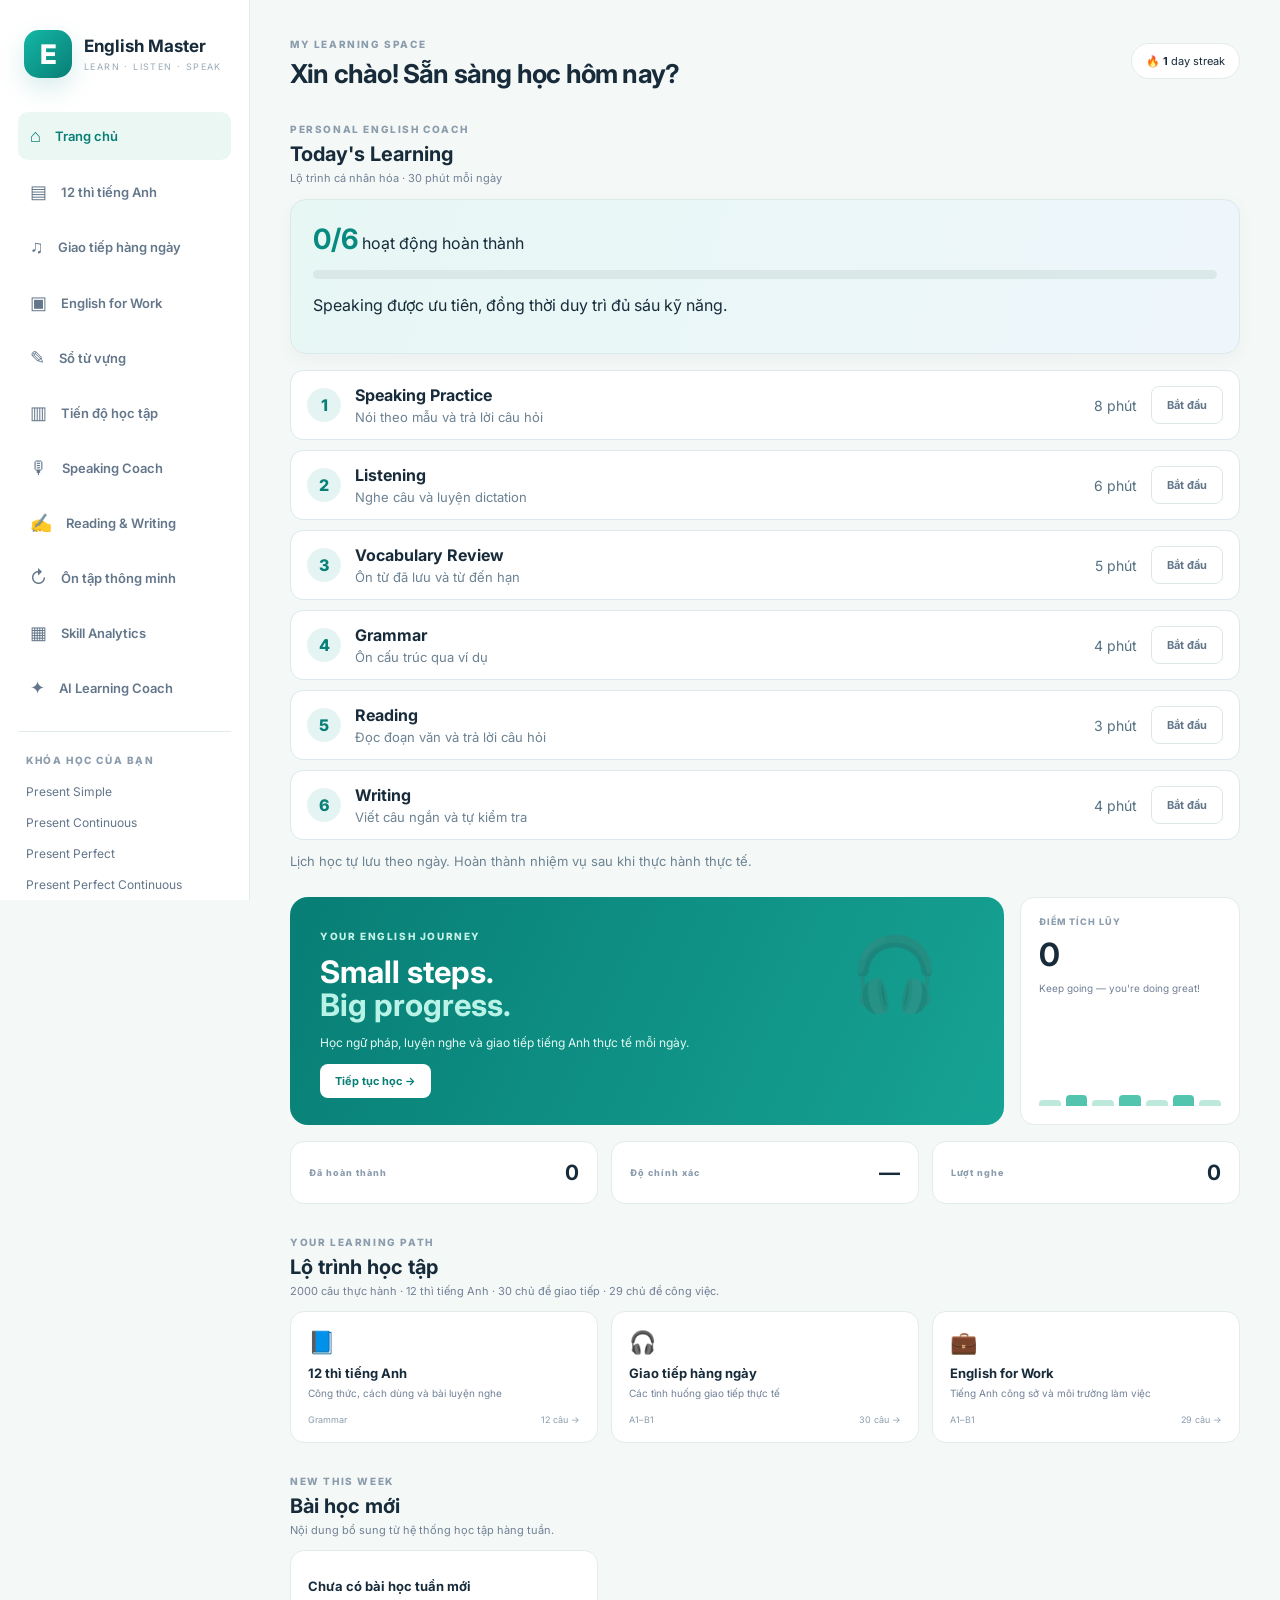
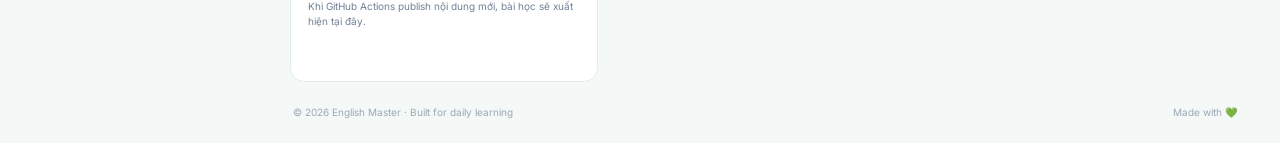
==== commit 9e91de63: "Add files via upload" ====
--- a/index.html
+++ b/index.html
@@ -7,7 +7,7 @@
   <link rel="preconnect" href="https://fonts.googleapis.com">
   <link rel="preconnect" href="https://fonts.gstatic.com" crossorigin>
   <link href="https://fonts.googleapis.com/css2?family=Inter:wght@400;500;600;700;800&display=swap" rel="stylesheet">
-  <link rel="stylesheet" href="style.css?v=7.0">
+  <link rel="stylesheet" href="style.css?v=8.0">
 </head>
 <body>
 <div class="shell">
@@ -20,6 +20,11 @@
       <button class="nav" data-view="work">▣ <span>English for Work</span></button>
       <button class="nav" data-view="vocab">✎ <span>Sổ từ vựng</span></button>
       <button class="nav" data-view="progress">▥ <span>Tiến độ học tập</span></button>
+      <button class="nav" data-view="speaking">🎙 <span>Speaking Coach</span></button>
+      <button class="nav" data-view="readingwriting">✍ <span>Reading & Writing</span></button>
+      <button class="nav" data-view="review">↻ <span>Ôn tập thông minh</span></button>
+      <button class="nav" data-view="analytics">▦ <span>Skill Analytics</span></button>
+      <button class="nav" data-view="coach">✦ <span>AI Learning Coach</span></button>
     </nav>
     <div class="side-label">KHÓA HỌC CỦA BẠN</div><div id="sideCourses" class="side-courses"></div>
     <div class="sidebar-bottom"><div class="goal"><small>MỤC TIÊU HÔM NAY</small><b>15 phút</b><p>Học một chút mỗi ngày để tiến bộ.</p></div><div class="profile"><span>👨‍🎓</span><div><b>English Learner</b><small>Personal learning</small></div></div></div>
@@ -56,8 +61,14 @@
     </section>
     <section id="vocabView" class="hidden"><div class="section-head"><div><small>MY VOCABULARY</small><h2>Sổ từ vựng</h2><p>Các từ bạn đã lưu trong quá trình học.</p></div></div><div class="filters"><input id="vocabSearch" type="search" placeholder="Tìm từ vựng..."><button id="exportVocab" class="secondary">Xuất CSV</button></div><div id="vocabList" class="vocab-list"></div></section>
     <section id="progressView" class="hidden"><div class="section-head"><div><small>LEARNING ANALYTICS</small><h2>Tiến độ học tập</h2><p>Kết quả được lưu trên trình duyệt hiện tại.</p></div></div><div class="stats"><div><small>Câu đã hoàn thành</small><b id="pDone">0</b></div><div><small>Độ chính xác</small><b id="pAccuracy">—</b></div><div><small>Tổng điểm</small><b id="pPoints">0</b></div></div><div id="progressCourses" class="progress-list"></div></section>
+
+    <section id="speakingView" class="hidden emx-view"></section>
+    <section id="readingwritingView" class="hidden emx-view"></section>
+    <section id="reviewView" class="hidden emx-view"></section>
+    <section id="analyticsView" class="hidden emx-view"></section>
+    <section id="coachView" class="hidden emx-view"></section>
     <footer>© 2026 English Master · Built for daily learning <span>Made with 💚</span></footer>
   </main>
 </div><div id="toast" class="toast"></div>
-<script src="course-data.js?v=7.0"></script><script src="weekly-content.js?v=7.0"></script><script src="app.js?v=7.0"></script>
+<script src="course-data.js?v=7.0"></script><script src="weekly-content.js?v=7.0"></script><script src="app.js?v=7.0"></script><script src="learning-upgrade.js?v=8.0"></script>
 </body></html>
--- a/style.css
+++ b/style.css
@@ -1 +1,25 @@
-*{box-sizing:border-box} :root{--teal:#0f9388;--teal2:#087e75;--ink:#172b3a;--muted:#718096;--line:#e3eceb;--bg:#f4f8f7;--mint:#eaf7f3}body{margin:0;background:var(--bg);font-family:Inter,Arial,sans-serif;color:var(--ink)}button,input,textarea,select{font:inherit}.hidden{display:none!important}.shell{min-height:100vh}.sidebar{position:fixed;inset:0 auto 0 0;width:250px;background:#fff;border-right:1px solid var(--line);padding:26px 18px;display:flex;flex-direction:column;overflow:auto;z-index:10}.brand{display:flex;gap:12px;align-items:center;padding:4px 6px 34px}.brand-mark{width:48px;height:48px;border-radius:15px;background:linear-gradient(135deg,#14b8a6,#087e75);display:grid;place-items:center;color:#fff;font-size:27px;font-weight:800;box-shadow:0 10px 24px #0f93882b}.brand b{display:block;font-size:17px}.brand small,.profile small{display:block;font-size:9px;letter-spacing:1.4px;color:#9aa9b5;margin-top:5px}.sidebar nav{display:grid;gap:8px}.nav{border:0;background:transparent;color:#63768a;text-align:left;padding:13px 12px;border-radius:10px;display:flex;gap:14px;align-items:center;font-size:18px;cursor:pointer}.nav span{font-size:13px;font-weight:600}.nav.active,.nav:hover{background:#eaf7f3;color:var(--teal2)}.side-label,.section-head small,.eyebrow{font-size:10px;letter-spacing:1.6px;font-weight:800;color:#8b9cad}.side-label{border-top:1px solid var(--line);padding:22px 8px 10px;margin-top:20px}.side-courses{display:grid}.side-course{border:0;background:none;text-align:left;padding:8px;color:#63768a;font-size:12px;cursor:pointer}.side-course:hover{color:var(--teal)}.sidebar-bottom{margin-top:auto}.goal{background:#eff8f5;border:1px solid #d9eee7;border-radius:13px;padding:14px;margin:22px 0}.goal small{font-size:9px;letter-spacing:1px;color:#829b97}.goal b{display:block;font-size:22px;margin:8px 0}.goal p{font-size:11px;color:var(--muted);margin:0}.profile{border-top:1px solid var(--line);padding:16px 4px 0;display:flex;gap:10px;align-items:center}.profile>span{width:36px;height:36px;border-radius:50%;background:#e8f5f1;display:grid;place-items:center}.profile b{font-size:11px}.profile small{letter-spacing:0}.main{margin-left:250px;padding:32px 40px 20px;max-width:1700px}.topbar{display:flex;align-items:center;gap:15px;margin-bottom:28px}.topbar h1{font-size:26px;margin:6px 0 0;letter-spacing:-.8px}.streak{margin-left:auto;background:#fff;border:1px solid var(--line);border-radius:30px;padding:10px 14px;font-size:11px}.mobile-menu{display:none}.hero-grid{display:grid;grid-template-columns:minmax(0,1fr) 220px;gap:16px}.hero{position:relative;overflow:hidden;min-height:190px;border-radius:18px;padding:27px 30px;background:linear-gradient(115deg,#087e75,#16a394);color:white}.hero>small{font-size:10px;letter-spacing:1.6px;color:#c5f3e9;font-weight:800}.hero h2{font-size:31px;line-height:1.05;margin:12px 0}.hero h2 em{font-style:normal;color:#b9f3e7}.hero p{font-size:12px;color:#e0faf4;max-width:380px;line-height:1.6}.light-btn{border:0;border-radius:8px;background:#fff;color:#087e75;padding:10px 15px;font-weight:700;font-size:11px;cursor:pointer}.hero-art{position:absolute;right:9%;top:32px;font-size:72px;opacity:.22}.summary,.stats>div,.side-box{background:#fff;border:1px solid var(--line);border-radius:14px;padding:18px}.summary{display:flex;flex-direction:column}.summary small,.stats small{font-size:9px;letter-spacing:1px;color:#8b9cad;font-weight:800}.summary strong{font-size:32px;margin:8px 0}.summary span{font-size:10px;color:var(--muted)}.bars{display:flex;align-items:end;gap:5px;height:22px;margin-top:auto;padding-top:8px}.bars i{width:12%;height:45%;background:#bde8dc;border-radius:4px 4px 0 0}.bars i:nth-child(2n){height:80%;background:#53c5ae}.stats{display:grid;grid-template-columns:repeat(3,1fr);gap:13px;margin:16px 0 24px}.stats>div{display:flex;justify-content:space-between;align-items:center}.stats b{font-size:21px}.section-head{display:flex;justify-content:space-between;align-items:end;margin:26px 0 13px}.section-head h2{font-size:20px;margin:5px 0}.section-head p{font-size:11px;color:var(--muted);margin:0}.cards{display:grid;grid-template-columns:repeat(3,minmax(0,1fr));gap:13px}.course-card{background:#fff;border:1px solid var(--line);border-radius:14px;padding:17px;min-height:132px;cursor:pointer;transition:.2s}.course-card:hover{transform:translateY(-2px);border-color:#9ad7ca;box-shadow:0 9px 24px #0c665a12}.course-card .icon{font-size:22px}.course-card h3{font-size:13px;margin:10px 0 5px}.course-card p{font-size:10px;color:var(--muted);line-height:1.5;margin:0}.meta{display:flex;justify-content:space-between;color:#8b9cad;font-size:9px;margin-top:13px}.filters{display:flex;gap:10px;margin:15px 0}.filters input,.filters select{border:1px solid var(--line);background:#fff;border-radius:9px;padding:11px 13px;font-size:12px;min-width:190px}.filters input{flex:1}.lesson-layout{display:grid;grid-template-columns:minmax(0,1fr) 270px;gap:16px;align-items:start}.lesson-card,.side-box{background:#fff;border:1px solid var(--line);border-radius:15px}.lesson-card{padding:23px}.lesson-heading{display:flex;justify-content:space-between;gap:15px}.lesson-heading small,.exercise-top small{font-size:10px;letter-spacing:1.5px;color:#91a2b2;font-weight:800}.lesson-heading h2{font-size:22px;margin:7px 0}.lesson-heading p,.exercise-top p{font-size:11px;color:var(--muted);margin:0}.level{background:#e8f7f1;color:#168567;border-radius:20px;padding:8px 12px;font-size:10px;font-weight:800;height:max-content}.progress-meta{display:flex;justify-content:space-between;font-size:10px;color:var(--muted);margin:22px 0 8px}.progress{height:7px;border-radius:10px;background:#edf2f1;overflow:hidden}.progress i{display:block;width:0;height:100%;background:linear-gradient(90deg,#0f9388,#5acbb2)}.exercise{border:1px solid #e6efed;border-radius:14px;padding:18px;margin-top:20px}.exercise-top{display:flex;justify-content:space-between}.exercise-top h3{font-size:16px;margin:6px 0}.headphones{font-size:27px;background:#edf7f4;border-radius:13px;padding:9px}.translation{background:linear-gradient(110deg,#eaf7f3,#f0f7fb);border:1px solid #d0ebe2;border-radius:12px;padding:14px 17px;margin:17px 0 12px}.translation>div{display:flex;gap:12px;align-items:center}.translation>div>b{font-size:16px}.translation strong,.translation small{display:block}.translation strong{font-size:11px;color:#087e75}.translation small{font-size:10px;color:#7892a4;margin-top:3px}.translation p{font-size:20px;font-weight:700;line-height:1.5;color:#087e75;margin:13px 0 0}.audio{background:#f5f8fb;border:1px solid #e7edf3;border-radius:13px;padding:14px;margin:15px 0 12px}.audio-row{display:flex;align-items:center;gap:13px}.play{border:0;width:50px;height:50px;border-radius:50%;background:#0f9388;color:#fff;font-size:18px;cursor:pointer}.audio-row b,.audio-row small{display:block}.audio-row b{font-size:12px}.audio-row small{font-size:10px;color:var(--muted);margin-top:4px}.wave{margin-left:auto;color:#9db9ed;letter-spacing:3px;font-size:20px}.audio-bottom{border-top:1px solid #e4ebf0;margin-top:12px;padding-top:10px;display:flex;justify-content:space-between;align-items:center;font-size:10px;color:var(--muted)}.speed{border:1px solid #dce8e5;background:#fff;border-radius:6px;padding:6px 8px;font-size:10px;color:#64748b;cursor:pointer}.speed.active{border-color:#77cbb9;color:#087e75;background:#eaf7f3;font-weight:700}.text-btn{border:0;background:none;color:#087e75;font-size:11px;font-weight:700;cursor:pointer}.voice{display:flex;align-items:center;gap:9px;margin:14px 0 18px}.voice label{font-size:10px;color:var(--muted)}.voice select{padding:8px;border:1px solid var(--line);border-radius:8px;background:#fff;font-size:10px;max-width:240px}.answer-label{font-size:11px;font-weight:800;letter-spacing:.8px;display:block}.answer-label small{display:block;color:var(--muted);font-size:10px;font-weight:400;letter-spacing:0;margin-top:4px}textarea{width:100%;margin-top:9px;min-height:82px;border:1px solid #dce8e5;border-radius:9px;padding:12px;font-size:13px;resize:vertical}textarea:focus,input:focus,select:focus{outline:2px solid #b7e5db}.answer-actions{display:flex;justify-content:space-between;align-items:center;margin-top:7px}.answer-actions span{font-size:10px;color:#9aa9b5}.hint,.secondary{border:1px solid #e7e9dd;background:#fff9e9;color:#9a701c;border-radius:20px;padding:7px 11px;font-size:10px;cursor:pointer}.hint-box,.feedback{margin-top:11px;padding:12px;border-radius:9px;font-size:11px;line-height:1.6}.hint-box{background:#fff9e9;color:#89651e}.feedback.good{background:#eaf8ef;color:#176b43}.feedback.bad{background:#fff0ef;color:#9a3430}.buttons{display:flex;gap:9px;margin-top:14px}.primary,.secondary{border-radius:8px;padding:11px 15px;font-size:11px;font-weight:700;cursor:pointer}.primary{border:0;background:#0f9388;color:#fff;flex:1}.secondary{border:1px solid #dce8e5;background:#fff;color:#63768a}.lesson-side{display:grid;gap:12px}.side-box{padding:16px}.side-title{font-weight:700;font-size:12px;display:flex;justify-content:space-between}.question-grid{display:grid;grid-template-columns:repeat(5,1fr);gap:6px;margin-top:13px}.q-btn{height:31px;border:1px solid #e5eceb;background:#fff;border-radius:7px;font-size:10px;color:#81919e;cursor:pointer}.q-btn.current{border-color:#0f9388;color:#087e75;background:#eaf7f3}.q-btn.done{background:#e8f7ef;border-color:#bce6d1;color:#16835a}.side-box p{font-size:10px;line-height:1.5;color:var(--muted)}.formula{background:#eef8f5;border-radius:8px;padding:10px}.formula small,.formula b{display:block}.formula small{font-size:8px;color:#8b9cad}.formula b{font-size:14px;color:#087e75;margin-top:5px}.side-box ul{font-size:10px;color:#64768a;padding-left:17px;line-height:1.8}.progress-box{text-align:center}.progress-box strong{display:block;font-size:28px;color:#0f9388;margin-top:12px}.progress-box small{color:var(--muted)}.vocab-item,.progress-item{background:#fff;border:1px solid var(--line);border-radius:10px;padding:13px;margin:8px 0}.vocab-item b{font-size:14px}.vocab-item span{font-size:11px;color:var(--muted);margin-left:8px}.vocab-item p{font-size:11px;margin:7px 0 0}.progress-item{display:flex;justify-content:space-between;font-size:12px}footer{display:flex;justify-content:space-between;color:#9aa9b5;font-size:10px;padding:24px 3px 5px}.toast{position:fixed;bottom:20px;left:50%;transform:translate(-50%,20px);opacity:0;background:#173c3b;color:#fff;padding:11px 16px;border-radius:9px;font-size:11px;transition:.2s;z-index:20}.toast.show{opacity:1;transform:translate(-50%,0)}@media(max-width:1050px){.main{padding:25px}.lesson-layout{grid-template-columns:1fr}.lesson-side{grid-template-columns:repeat(2,1fr)}.cards{grid-template-columns:repeat(2,1fr)}}@media(max-width:800px){.sidebar{transform:translateX(-100%);transition:.2s}.sidebar.open{transform:translateX(0);box-shadow:15px 0 35px #1233}.main{margin-left:0;padding:18px 14px}.mobile-menu{display:block;border:0;background:#fff;border-radius:8px;padding:8px}.topbar h1{font-size:18px}.hero-grid{grid-template-columns:1fr}.summary{min-height:120px}.lesson-side{grid-template-columns:1fr 1fr}}@media(max-width:560px){.cards{grid-template-columns:1fr}.stats{gap:6px}.stats>div{padding:11px 8px;display:block}.stats b{display:block;margin-top:6px}.lesson-card{padding:13px}.exercise{padding:12px}.translation p{font-size:17px}.wave{display:none}.voice{flex-wrap:wrap}.lesson-side{grid-template-columns:1fr}.buttons{flex-direction:column}.topbar .streak{font-size:9px;padding:7px}.filters{flex-wrap:wrap}.filters input,.filters select{width:100%}}+*{box-sizing:border-box} :root{--teal:#0f9388;--teal2:#087e75;--ink:#172b3a;--muted:#718096;--line:#e3eceb;--bg:#f4f8f7;--mint:#eaf7f3}body{margin:0;background:var(--bg);font-family:Inter,Arial,sans-serif;color:var(--ink)}button,input,textarea,select{font:inherit}.hidden{display:none!important}.shell{min-height:100vh}.sidebar{position:fixed;inset:0 auto 0 0;width:250px;background:#fff;border-right:1px solid var(--line);padding:26px 18px;display:flex;flex-direction:column;overflow:auto;z-index:10}.brand{display:flex;gap:12px;align-items:center;padding:4px 6px 34px}.brand-mark{width:48px;height:48px;border-radius:15px;background:linear-gradient(135deg,#14b8a6,#087e75);display:grid;place-items:center;color:#fff;font-size:27px;font-weight:800;box-shadow:0 10px 24px #0f93882b}.brand b{display:block;font-size:17px}.brand small,.profile small{display:block;font-size:9px;letter-spacing:1.4px;color:#9aa9b5;margin-top:5px}.sidebar nav{display:grid;gap:8px}.nav{border:0;background:transparent;color:#63768a;text-align:left;padding:13px 12px;border-radius:10px;display:flex;gap:14px;align-items:center;font-size:18px;cursor:pointer}.nav span{font-size:13px;font-weight:600}.nav.active,.nav:hover{background:#eaf7f3;color:var(--teal2)}.side-label,.section-head small,.eyebrow{font-size:10px;letter-spacing:1.6px;font-weight:800;color:#8b9cad}.side-label{border-top:1px solid var(--line);padding:22px 8px 10px;margin-top:20px}.side-courses{display:grid}.side-course{border:0;background:none;text-align:left;padding:8px;color:#63768a;font-size:12px;cursor:pointer}.side-course:hover{color:var(--teal)}.sidebar-bottom{margin-top:auto}.goal{background:#eff8f5;border:1px solid #d9eee7;border-radius:13px;padding:14px;margin:22px 0}.goal small{font-size:9px;letter-spacing:1px;color:#829b97}.goal b{display:block;font-size:22px;margin:8px 0}.goal p{font-size:11px;color:var(--muted);margin:0}.profile{border-top:1px solid var(--line);padding:16px 4px 0;display:flex;gap:10px;align-items:center}.profile>span{width:36px;height:36px;border-radius:50%;background:#e8f5f1;display:grid;place-items:center}.profile b{font-size:11px}.profile small{letter-spacing:0}.main{margin-left:250px;padding:32px 40px 20px;max-width:1700px}.topbar{display:flex;align-items:center;gap:15px;margin-bottom:28px}.topbar h1{font-size:26px;margin:6px 0 0;letter-spacing:-.8px}.streak{margin-left:auto;background:#fff;border:1px solid var(--line);border-radius:30px;padding:10px 14px;font-size:11px}.mobile-menu{display:none}.hero-grid{display:grid;grid-template-columns:minmax(0,1fr) 220px;gap:16px}.hero{position:relative;overflow:hidden;min-height:190px;border-radius:18px;padding:27px 30px;background:linear-gradient(115deg,#087e75,#16a394);color:white}.hero>small{font-size:10px;letter-spacing:1.6px;color:#c5f3e9;font-weight:800}.hero h2{font-size:31px;line-height:1.05;margin:12px 0}.hero h2 em{font-style:normal;color:#b9f3e7}.hero p{font-size:12px;color:#e0faf4;max-width:380px;line-height:1.6}.light-btn{border:0;border-radius:8px;background:#fff;color:#087e75;padding:10px 15px;font-weight:700;font-size:11px;cursor:pointer}.hero-art{position:absolute;right:9%;top:32px;font-size:72px;opacity:.22}.summary,.stats>div,.side-box{background:#fff;border:1px solid var(--line);border-radius:14px;padding:18px}.summary{display:flex;flex-direction:column}.summary small,.stats small{font-size:9px;letter-spacing:1px;color:#8b9cad;font-weight:800}.summary strong{font-size:32px;margin:8px 0}.summary span{font-size:10px;color:var(--muted)}.bars{display:flex;align-items:end;gap:5px;height:22px;margin-top:auto;padding-top:8px}.bars i{width:12%;height:45%;background:#bde8dc;border-radius:4px 4px 0 0}.bars i:nth-child(2n){height:80%;background:#53c5ae}.stats{display:grid;grid-template-columns:repeat(3,1fr);gap:13px;margin:16px 0 24px}.stats>div{display:flex;justify-content:space-between;align-items:center}.stats b{font-size:21px}.section-head{display:flex;justify-content:space-between;align-items:end;margin:26px 0 13px}.section-head h2{font-size:20px;margin:5px 0}.section-head p{font-size:11px;color:var(--muted);margin:0}.cards{display:grid;grid-template-columns:repeat(3,minmax(0,1fr));gap:13px}.course-card{background:#fff;border:1px solid var(--line);border-radius:14px;padding:17px;min-height:132px;cursor:pointer;transition:.2s}.course-card:hover{transform:translateY(-2px);border-color:#9ad7ca;box-shadow:0 9px 24px #0c665a12}.course-card .icon{font-size:22px}.course-card h3{font-size:13px;margin:10px 0 5px}.course-card p{font-size:10px;color:var(--muted);line-height:1.5;margin:0}.meta{display:flex;justify-content:space-between;color:#8b9cad;font-size:9px;margin-top:13px}.filters{display:flex;gap:10px;margin:15px 0}.filters input,.filters select{border:1px solid var(--line);background:#fff;border-radius:9px;padding:11px 13px;font-size:12px;min-width:190px}.filters input{flex:1}.lesson-layout{display:grid;grid-template-columns:minmax(0,1fr) 270px;gap:16px;align-items:start}.lesson-card,.side-box{background:#fff;border:1px solid var(--line);border-radius:15px}.lesson-card{padding:23px}.lesson-heading{display:flex;justify-content:space-between;gap:15px}.lesson-heading small,.exercise-top small{font-size:10px;letter-spacing:1.5px;color:#91a2b2;font-weight:800}.lesson-heading h2{font-size:22px;margin:7px 0}.lesson-heading p,.exercise-top p{font-size:11px;color:var(--muted);margin:0}.level{background:#e8f7f1;color:#168567;border-radius:20px;padding:8px 12px;font-size:10px;font-weight:800;height:max-content}.progress-meta{display:flex;justify-content:space-between;font-size:10px;color:var(--muted);margin:22px 0 8px}.progress{height:7px;border-radius:10px;background:#edf2f1;overflow:hidden}.progress i{display:block;width:0;height:100%;background:linear-gradient(90deg,#0f9388,#5acbb2)}.exercise{border:1px solid #e6efed;border-radius:14px;padding:18px;margin-top:20px}.exercise-top{display:flex;justify-content:space-between}.exercise-top h3{font-size:16px;margin:6px 0}.headphones{font-size:27px;background:#edf7f4;border-radius:13px;padding:9px}.translation{background:linear-gradient(110deg,#eaf7f3,#f0f7fb);border:1px solid #d0ebe2;border-radius:12px;padding:14px 17px;margin:17px 0 12px}.translation>div{display:flex;gap:12px;align-items:center}.translation>div>b{font-size:16px}.translation strong,.translation small{display:block}.translation strong{font-size:11px;color:#087e75}.translation small{font-size:10px;color:#7892a4;margin-top:3px}.translation p{font-size:20px;font-weight:700;line-height:1.5;color:#087e75;margin:13px 0 0}.audio{background:#f5f8fb;border:1px solid #e7edf3;border-radius:13px;padding:14px;margin:15px 0 12px}.audio-row{display:flex;align-items:center;gap:13px}.play{border:0;width:50px;height:50px;border-radius:50%;background:#0f9388;color:#fff;font-size:18px;cursor:pointer}.audio-row b,.audio-row small{display:block}.audio-row b{font-size:12px}.audio-row small{font-size:10px;color:var(--muted);margin-top:4px}.wave{margin-left:auto;color:#9db9ed;letter-spacing:3px;font-size:20px}.audio-bottom{border-top:1px solid #e4ebf0;margin-top:12px;padding-top:10px;display:flex;justify-content:space-between;align-items:center;font-size:10px;color:var(--muted)}.speed{border:1px solid #dce8e5;background:#fff;border-radius:6px;padding:6px 8px;font-size:10px;color:#64748b;cursor:pointer}.speed.active{border-color:#77cbb9;color:#087e75;background:#eaf7f3;font-weight:700}.text-btn{border:0;background:none;color:#087e75;font-size:11px;font-weight:700;cursor:pointer}.voice{display:flex;align-items:center;gap:9px;margin:14px 0 18px}.voice label{font-size:10px;color:var(--muted)}.voice select{padding:8px;border:1px solid var(--line);border-radius:8px;background:#fff;font-size:10px;max-width:240px}.answer-label{font-size:11px;font-weight:800;letter-spacing:.8px;display:block}.answer-label small{display:block;color:var(--muted);font-size:10px;font-weight:400;letter-spacing:0;margin-top:4px}textarea{width:100%;margin-top:9px;min-height:82px;border:1px solid #dce8e5;border-radius:9px;padding:12px;font-size:13px;resize:vertical}textarea:focus,input:focus,select:focus{outline:2px solid #b7e5db}.answer-actions{display:flex;justify-content:space-between;align-items:center;margin-top:7px}.answer-actions span{font-size:10px;color:#9aa9b5}.hint,.secondary{border:1px solid #e7e9dd;background:#fff9e9;color:#9a701c;border-radius:20px;padding:7px 11px;font-size:10px;cursor:pointer}.hint-box,.feedback{margin-top:11px;padding:12px;border-radius:9px;font-size:11px;line-height:1.6}.hint-box{background:#fff9e9;color:#89651e}.feedback.good{background:#eaf8ef;color:#176b43}.feedback.bad{background:#fff0ef;color:#9a3430}.buttons{display:flex;gap:9px;margin-top:14px}.primary,.secondary{border-radius:8px;padding:11px 15px;font-size:11px;font-weight:700;cursor:pointer}.primary{border:0;background:#0f9388;color:#fff;flex:1}.secondary{border:1px solid #dce8e5;background:#fff;color:#63768a}.lesson-side{display:grid;gap:12px}.side-box{padding:16px}.side-title{font-weight:700;font-size:12px;display:flex;justify-content:space-between}.question-grid{display:grid;grid-template-columns:repeat(5,1fr);gap:6px;margin-top:13px}.q-btn{height:31px;border:1px solid #e5eceb;background:#fff;border-radius:7px;font-size:10px;color:#81919e;cursor:pointer}.q-btn.current{border-color:#0f9388;color:#087e75;background:#eaf7f3}.q-btn.done{background:#e8f7ef;border-color:#bce6d1;color:#16835a}.side-box p{font-size:10px;line-height:1.5;color:var(--muted)}.formula{background:#eef8f5;border-radius:8px;padding:10px}.formula small,.formula b{display:block}.formula small{font-size:8px;color:#8b9cad}.formula b{font-size:14px;color:#087e75;margin-top:5px}.side-box ul{font-size:10px;color:#64768a;padding-left:17px;line-height:1.8}.progress-box{text-align:center}.progress-box strong{display:block;font-size:28px;color:#0f9388;margin-top:12px}.progress-box small{color:var(--muted)}.vocab-item,.progress-item{background:#fff;border:1px solid var(--line);border-radius:10px;padding:13px;margin:8px 0}.vocab-item b{font-size:14px}.vocab-item span{font-size:11px;color:var(--muted);margin-left:8px}.vocab-item p{font-size:11px;margin:7px 0 0}.progress-item{display:flex;justify-content:space-between;font-size:12px}footer{display:flex;justify-content:space-between;color:#9aa9b5;font-size:10px;padding:24px 3px 5px}.toast{position:fixed;bottom:20px;left:50%;transform:translate(-50%,20px);opacity:0;background:#173c3b;color:#fff;padding:11px 16px;border-radius:9px;font-size:11px;transition:.2s;z-index:20}.toast.show{opacity:1;transform:translate(-50%,0)}@media(max-width:1050px){.main{padding:25px}.lesson-layout{grid-template-columns:1fr}.lesson-side{grid-template-columns:repeat(2,1fr)}.cards{grid-template-columns:repeat(2,1fr)}}@media(max-width:800px){.sidebar{transform:translateX(-100%);transition:.2s}.sidebar.open{transform:translateX(0);box-shadow:15px 0 35px #1233}.main{margin-left:0;padding:18px 14px}.mobile-menu{display:block;border:0;background:#fff;border-radius:8px;padding:8px}.topbar h1{font-size:18px}.hero-grid{grid-template-columns:1fr}.summary{min-height:120px}.lesson-side{grid-template-columns:1fr 1fr}}@media(max-width:560px){.cards{grid-template-columns:1fr}.stats{gap:6px}.stats>div{padding:11px 8px;display:block}.stats b{display:block;margin-top:6px}.lesson-card{padding:13px}.exercise{padding:12px}.translation p{font-size:17px}.wave{display:none}.voice{flex-wrap:wrap}.lesson-side{grid-template-columns:1fr}.buttons{flex-direction:column}.topbar .streak{font-size:9px;padding:7px}.filters{flex-wrap:wrap}.filters input,.filters select{width:100%}}
+
+/* Learning readability improvements: answer input and feedback */
+.answer-label{font-size:13px;line-height:1.5}
+.answer-label small{font-size:12px;line-height:1.5}
+#answerInput{min-height:116px;padding:15px 17px;font-size:18px;line-height:1.65;border-radius:11px}
+#answerInput::placeholder{font-size:16px;color:#91a0ad}
+.answer-actions span{font-size:12px}
+.hint{font-size:12px;padding:8px 13px}
+.hint-box,.feedback{padding:16px 18px;font-size:15px;line-height:1.75;border-radius:11px}
+.feedback b{font-size:16px}
+.feedback p{font-size:17px;line-height:1.75;margin:9px 0}
+.feedback .text-btn{font-size:14px;padding:5px 0}
+.buttons .primary,.buttons .secondary{font-size:14px;padding:13px 17px}
+@media(max-width:560px){#answerInput{min-height:105px;font-size:16px;padding:13px 14px}#answerInput::placeholder{font-size:14px}.hint-box,.feedback{font-size:14px;padding:14px}.feedback p{font-size:16px}.feedback b{font-size:15px}}
+
+/* v8.0 learning coach modules */
+.emx-view{padding-bottom:28px}.emx-home{margin-bottom:28px}
+.emx-mission,.emx-card{background:#fff;border:1px solid #dce9e8;border-radius:16px;padding:22px;margin:14px 0;box-shadow:0 5px 18px rgba(18,65,80,.04)}
+.emx-mission{background:linear-gradient(110deg,#e7f7f4,#eef6fb)}
+.emx-mission strong{font-size:28px;color:#078b80}.emx-track{height:9px;background:#dbe8e8;border-radius:20px;overflow:hidden;margin:14px 0}.emx-track i{display:block;height:100%;background:#0f9388;border-radius:20px}
+.emx-task-list{display:grid;gap:10px;margin-top:16px}.emx-task{display:flex;align-items:center;gap:14px;background:#fff;border:1px solid #dce8ed;border-radius:13px;padding:14px 16px}.emx-num{width:34px;height:34px;border-radius:50%;background:#e4f4f2;color:#087f77;display:grid;place-items:center;font-weight:800}.emx-task-main{flex:1;display:grid;gap:4px}.emx-task-main small,.emx-note{color:#6c8292;font-size:13px}.emx-task>span{font-size:14px;color:#557083}.emx-task-btn{white-space:nowrap}
+.emx-grid{display:grid;grid-template-columns:repeat(2,minmax(0,1fr));gap:16px}.emx-card h3{margin:8px 0 12px;font-size:21px}.emx-card small{letter-spacing:.08em;color:#68849a;font-weight:700}.emx-prompt{font-size:23px;line-height:1.6;color:#087f77;font-weight:700;background:#edf8f6;border-radius:12px;padding:18px}.emx-translation{color:#698092}.emx-actions{display:flex;gap:9px;flex-wrap:wrap;margin:14px 0}.emx-view textarea,.emx-view input{width:100%;border:1px solid #cbdcde;border-radius:10px;padding:13px 15px;font:inherit;font-size:16px;line-height:1.6;margin:8px 0 12px}.emx-view textarea{min-height:110px}.emx-status,.emx-feedback{background:#f0f7f7;border-radius:10px;padding:14px;margin:12px 0;line-height:1.7}.emx-feedback p{margin:7px 0}.emx-reading{font-size:18px;line-height:1.9;background:#f4f8fb;padding:18px;border-radius:12px}.emx-review-head{display:flex;align-items:center;justify-content:space-between}.emx-review-head h2{font-size:36px;color:#078b80}.emx-review-card{border:1px solid #dce8ed;border-radius:12px;padding:16px;margin:12px 0}.emx-review-card>b{font-size:22px;color:#087f77}.emx-stats{display:grid;grid-template-columns:repeat(4,1fr);gap:12px;margin:16px 0}.emx-stats>div{background:#fff;border:1px solid #dce8ed;border-radius:13px;padding:16px;display:grid;gap:8px}.emx-stats small{color:#708696}.emx-stats b{font-size:26px;color:#087f77}.emx-skill{display:grid;grid-template-columns:100px 1fr 48px;gap:12px;align-items:center;margin:16px 0}.emx-skill .emx-track{margin:0}.emx-view button:disabled{opacity:.5;cursor:not-allowed}
+@media(max-width:850px){.emx-grid{grid-template-columns:1fr}.emx-stats{grid-template-columns:repeat(2,1fr)}}
+@media(max-width:560px){.emx-task{gap:9px;padding:11px}.emx-task>span{display:none}.emx-task-main small{font-size:11px}.emx-task-btn{font-size:12px;padding:8px}.emx-prompt{font-size:19px}.emx-card{padding:15px}.emx-skill{grid-template-columns:82px 1fr 40px;gap:7px}}
